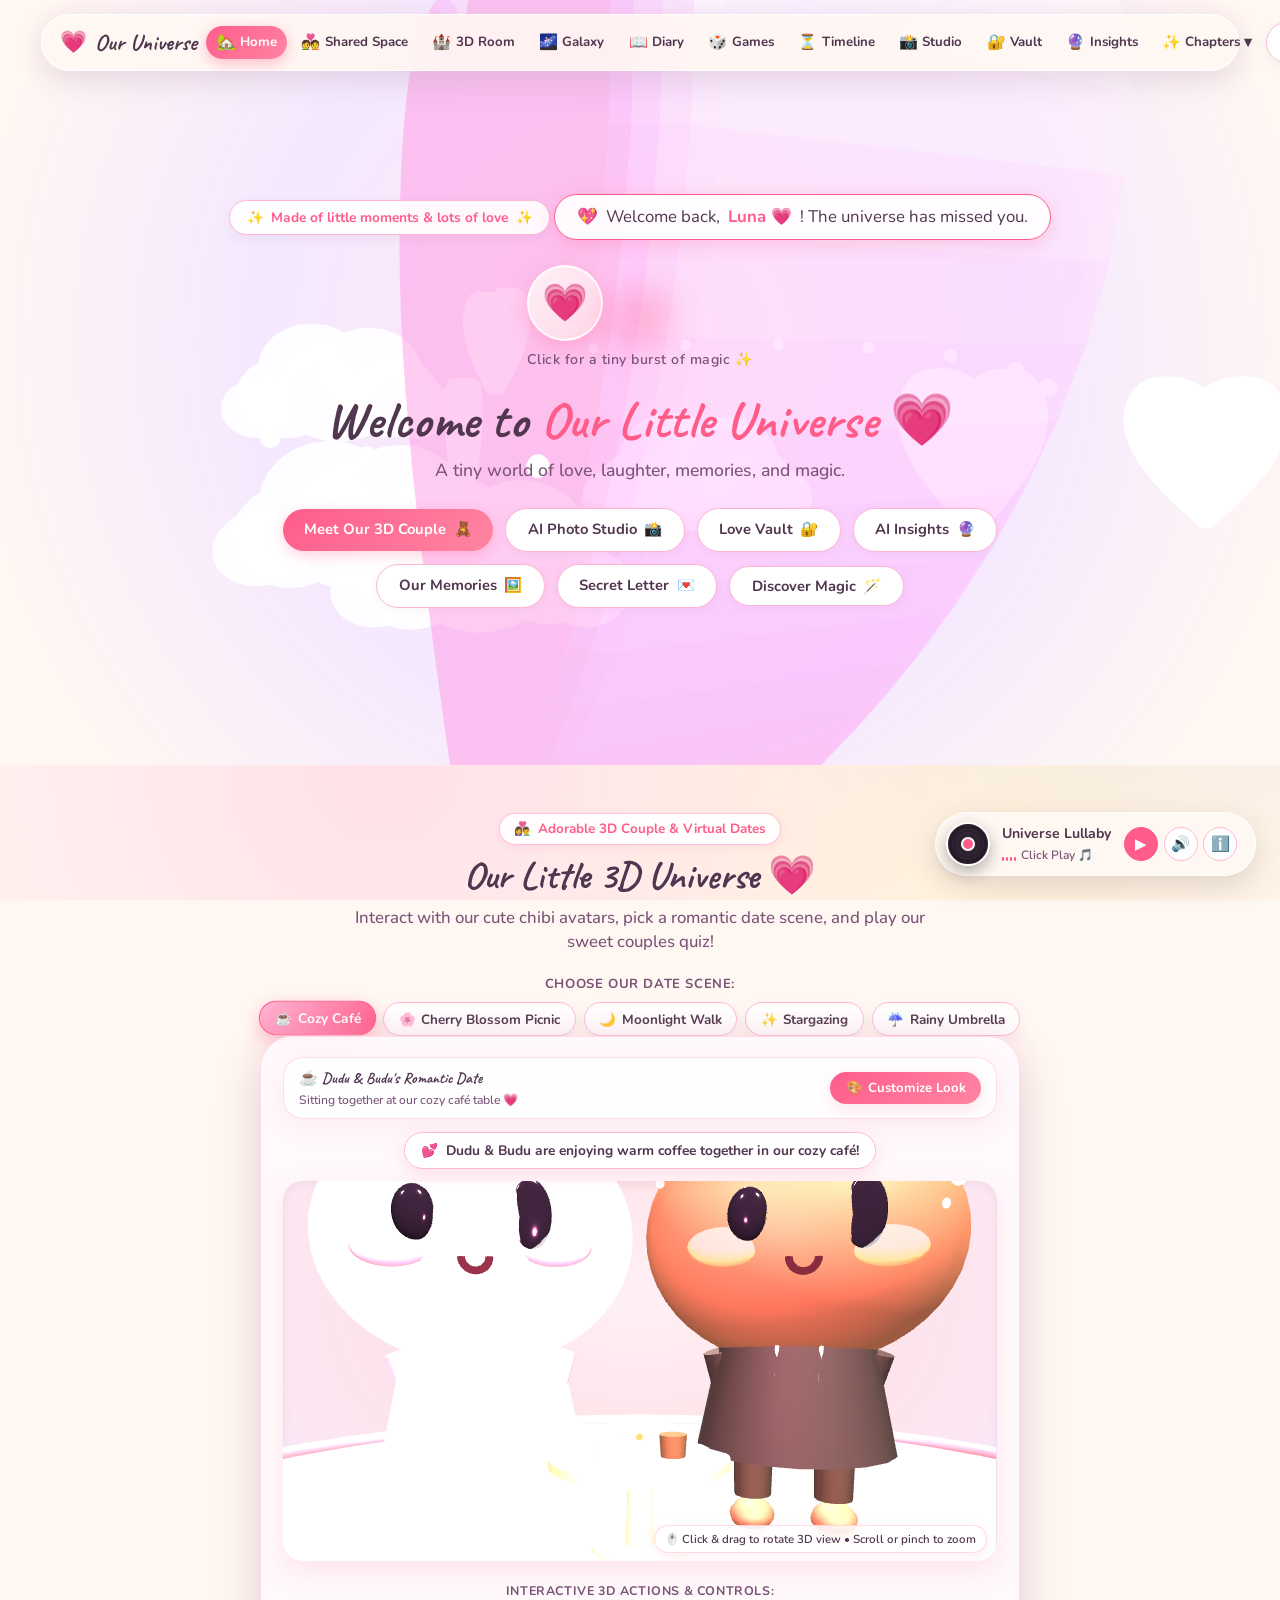
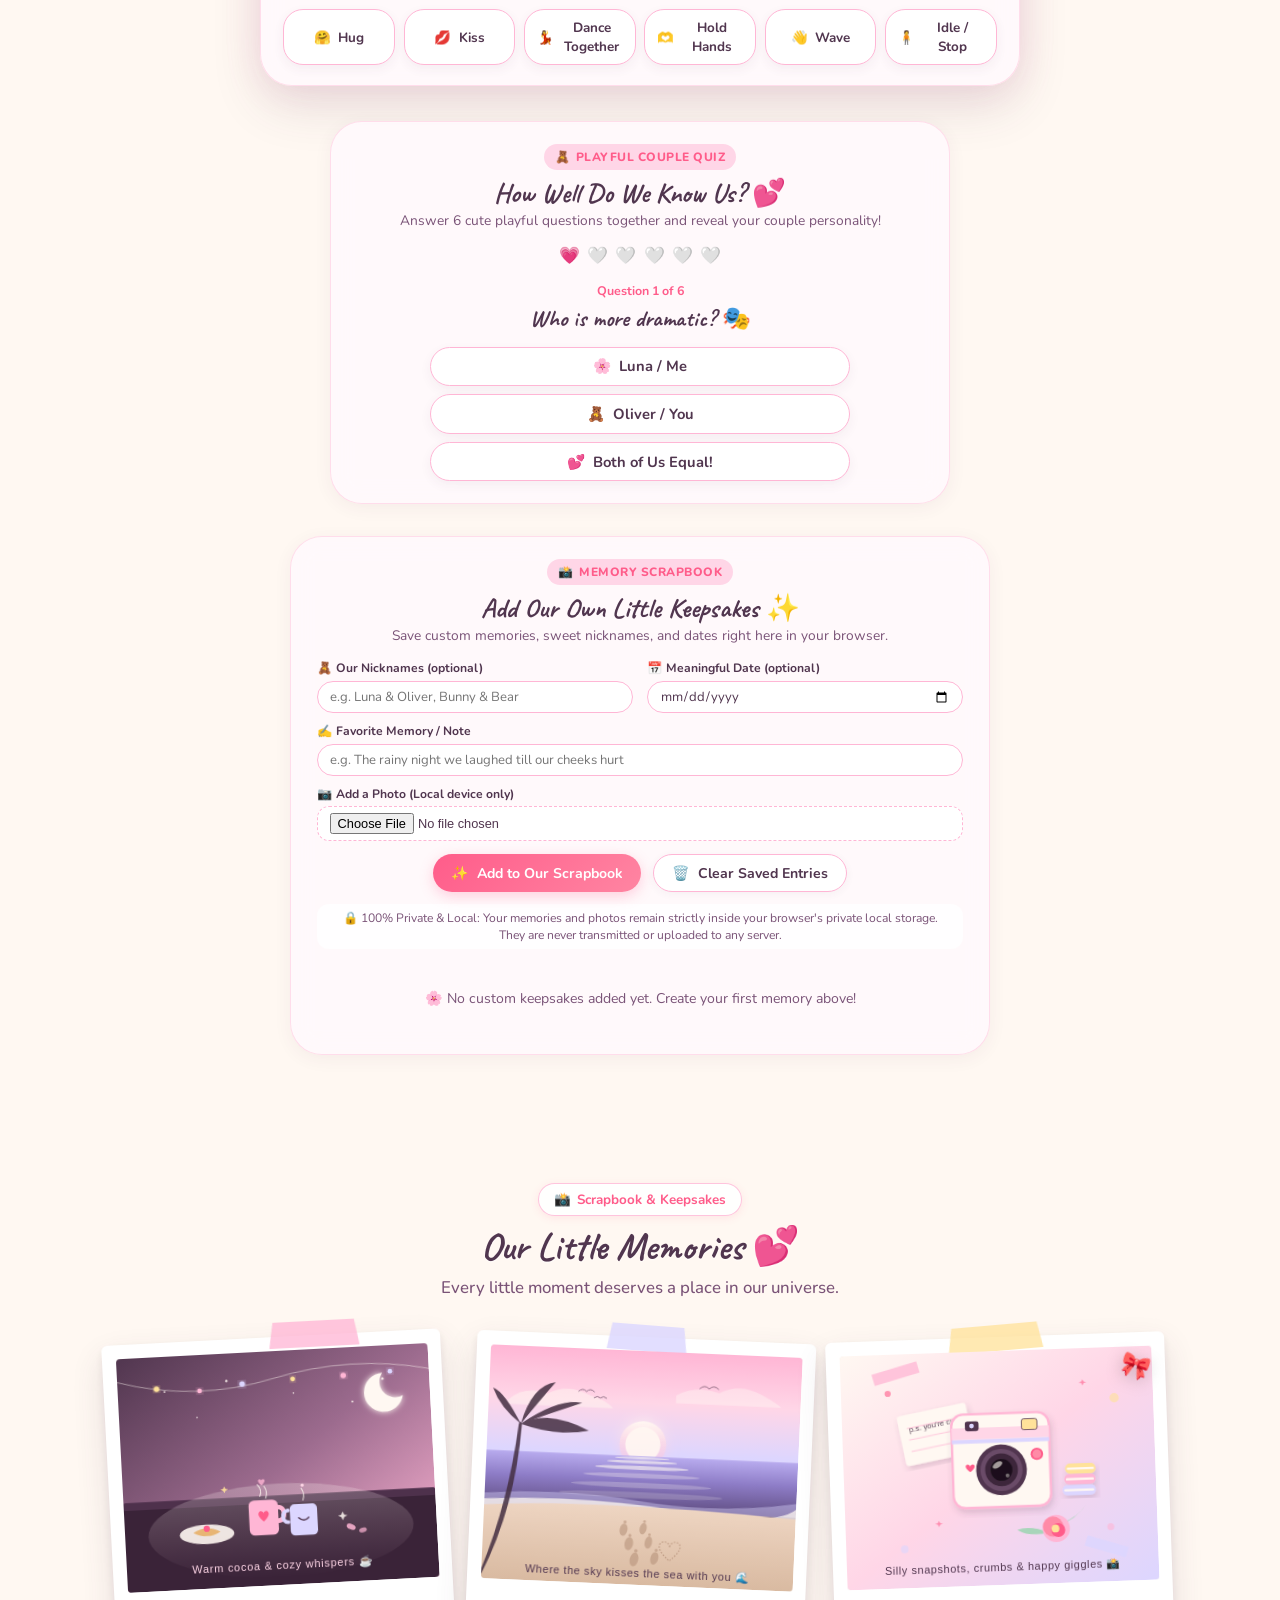
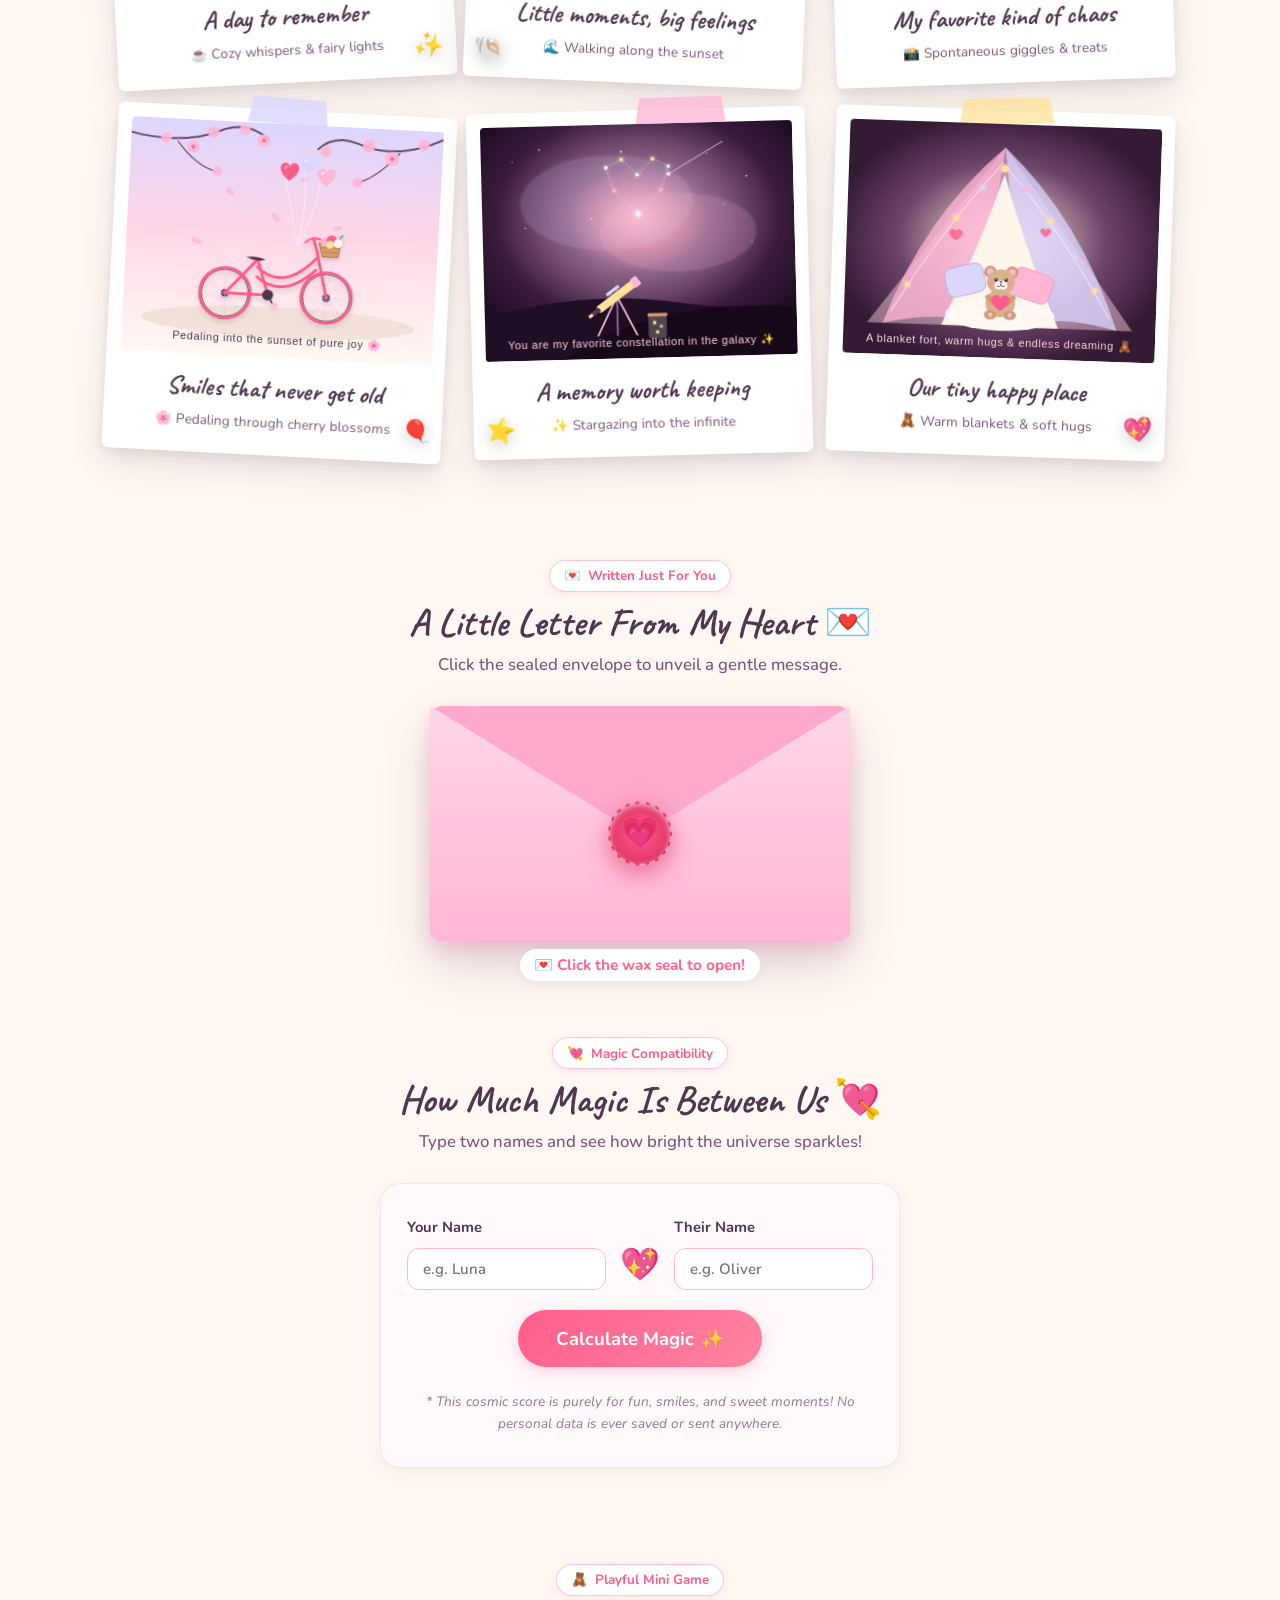
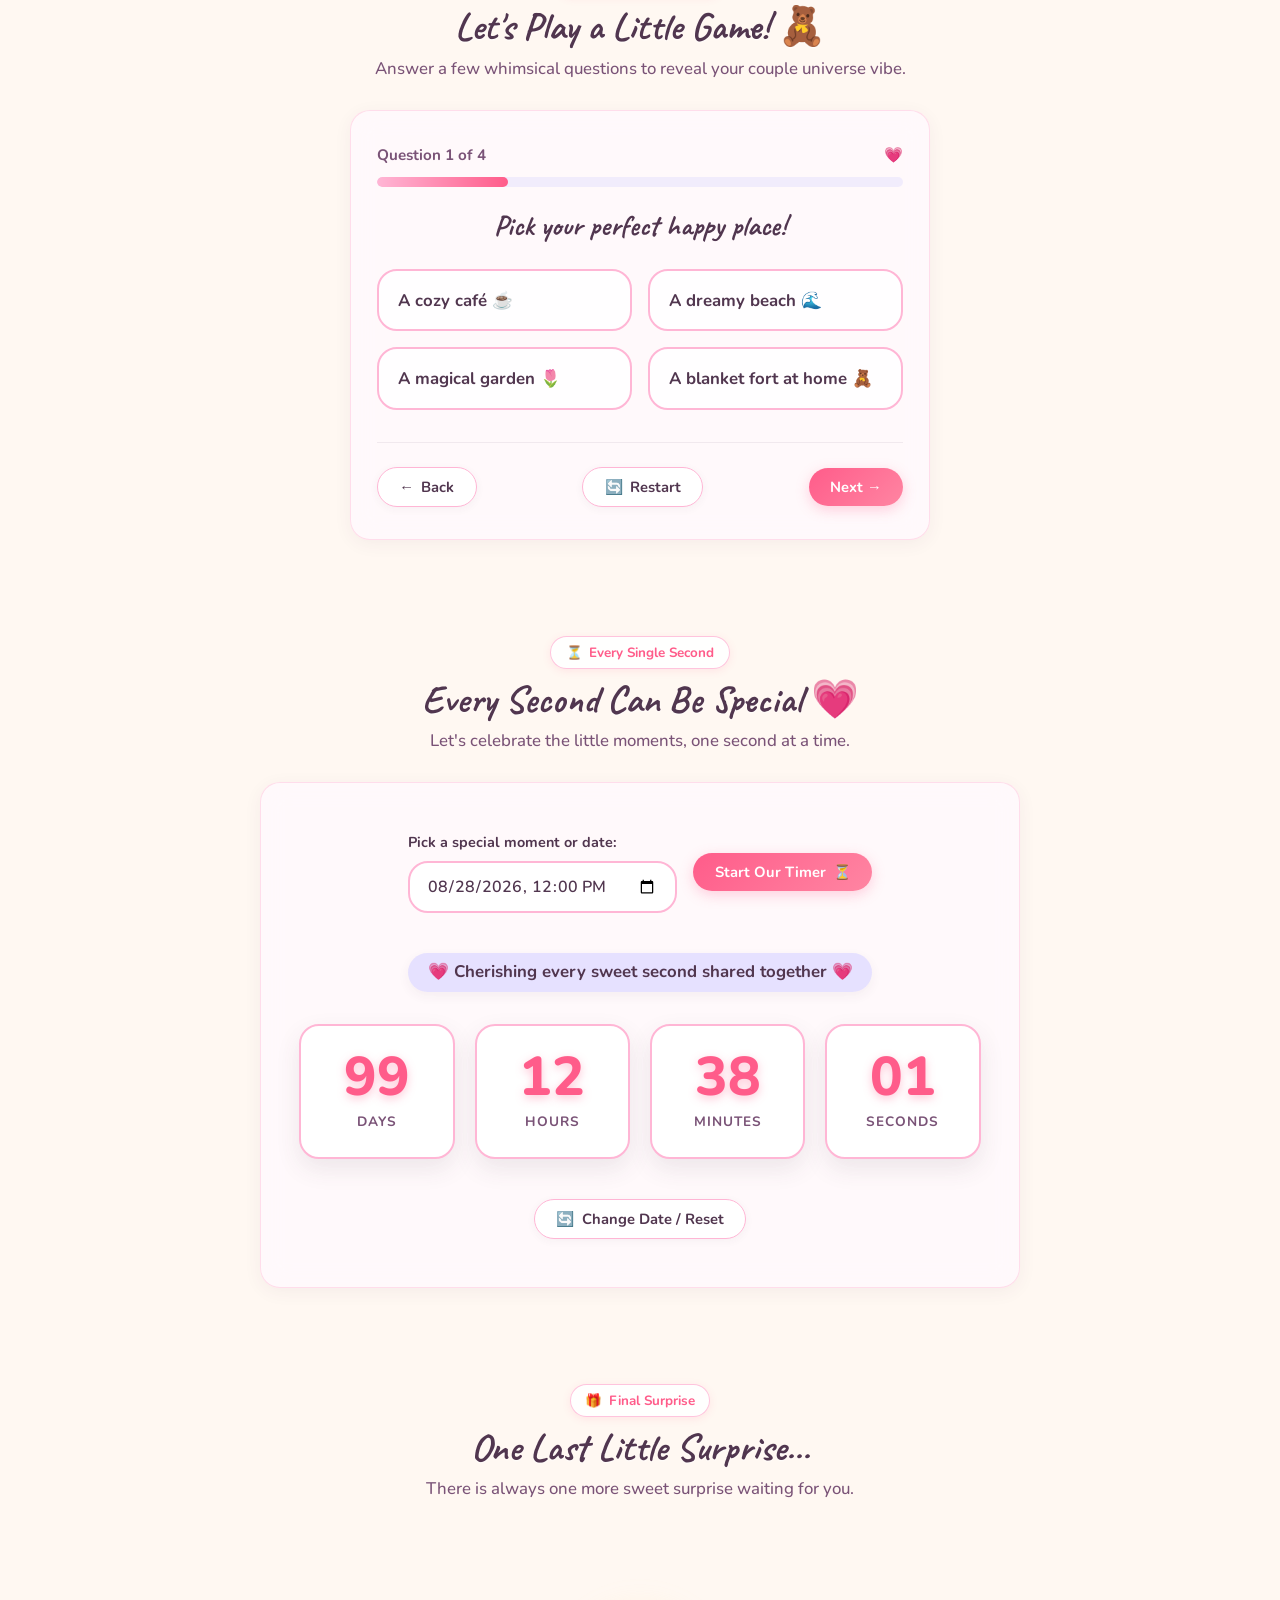
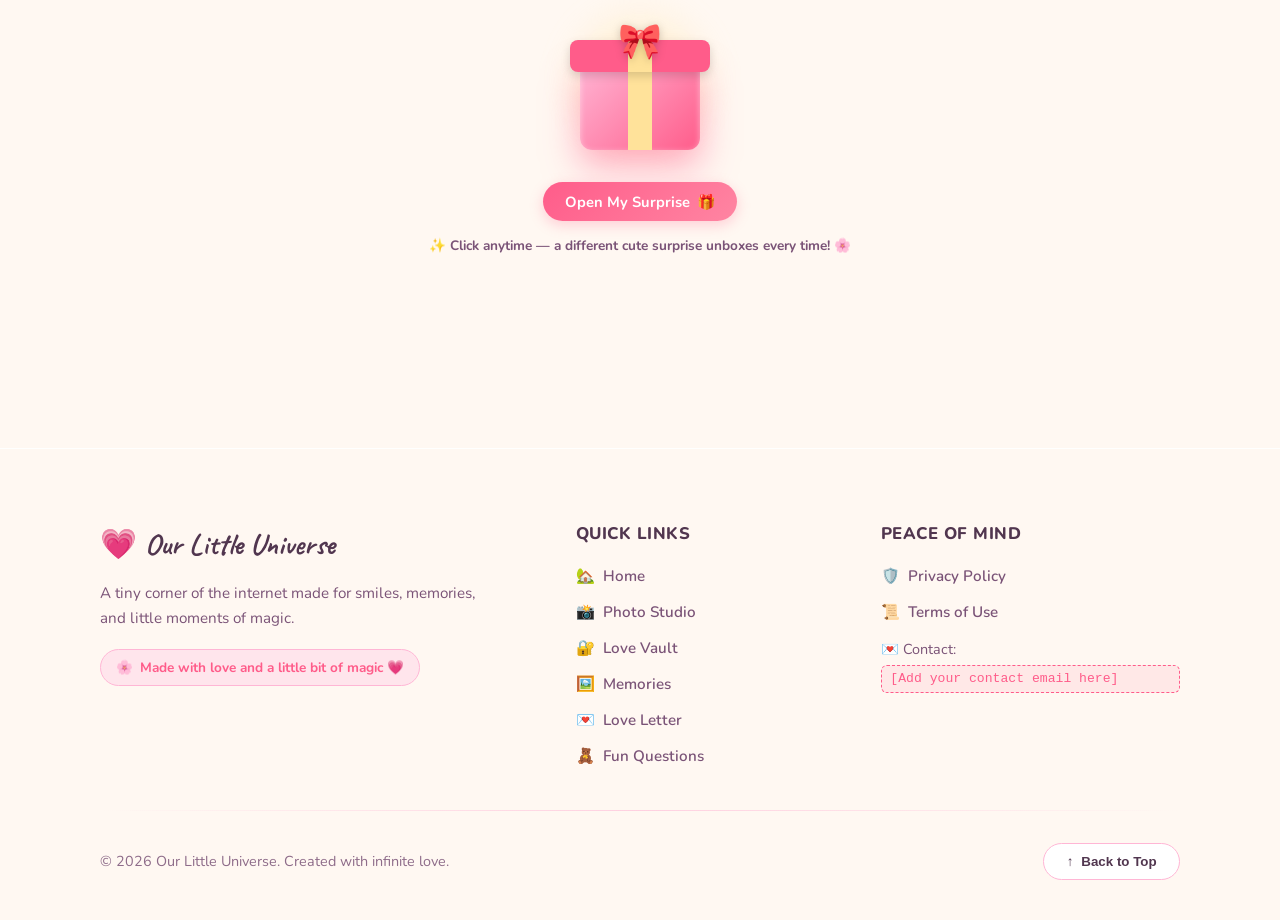
==== index.html @ 063340ad "Initial commit: Our Little Universe project with AI relationship analyzer, couple quiz, 3D room, vau" ====
<!DOCTYPE html>
<html lang="en">
<head>
  <meta charset="UTF-8">
  <meta name="viewport" content="width=device-width, initial-scale=1.0">
  <title>Our Little Universe 💗 | A Dreamy, Cute &amp; Romantic Web Space</title>
  <meta name="description" content="A tiny magical world full of pastel colors, floating hearts, cute surprises, scrapbooked memories, sweet love letters, and romantic interactions.">
  <meta name="theme-color" content="#FFD6E7">
  
  <!-- Favicon Heart SVG -->
  <link rel="icon" href="data:image/svg+xml,<svg xmlns=%22http://www.w3.org/2000/svg%22 viewBox=%220 0 100 100%22><text y=%22.9em%22 font-size=%2290%22>💗</text></svg>">
  
  <!-- Google Fonts Preconnect -->
  <link rel="preconnect" href="https://fonts.googleapis.com">
  <link rel="preconnect" href="https://fonts.gstatic.com" crossorigin>
  <link href="https://fonts.googleapis.com/css2?family=Caveat:wght@500;700&family=Nunito:wght@400;600;700;800&family=Sacramento&display=swap" rel="stylesheet">
  
  <!-- Main Stylesheet -->
  <link rel="stylesheet" href="css/style.css">

  <!-- Three.js 3D WebGL Library -->
  <script src="js/three.min.js"></script>
  <script>
    if (typeof THREE === 'undefined') {
      document.write('<script src="https://cdnjs.cloudflare.com/ajax/libs/three.js/r128/three.min.js"><\/script>');
    }
  </script>
  <!-- 3D Romantic Universe Engine -->
  <script src="js/universe-3d.js"></script>

  <!-- Supabase Official JS SDK via CDN -->
  <script src="https://cdn.jsdelivr.net/npm/@supabase/supabase-js@2"></script>
  <!-- Client Auth Manager -->
  <script src="js/auth.js"></script>

  <!-- Immediate Client-Side Auth Guard -->
  <script>
    // Fast-path unlock: If valid session exists in localStorage or cookies, immediately make page visible
    const hasExistingSession = Boolean(
      localStorage.getItem('universe_session_token') ||
      localStorage.getItem('universe_cached_user') ||
      (document.cookie && document.cookie.includes('universe_session='))
    );
    if (hasExistingSession) {
      document.documentElement.classList.add('auth-verified');
    }

    (async () => {
      try {
        if (window.UniverseAuth) {
          await window.UniverseAuth.init();
          const user = await window.UniverseAuth.requireAuth();
          if (user) {
            document.documentElement.classList.add('auth-verified');
          }
        }
      } catch (e) {
        if (!hasExistingSession) {
          window.location.replace('login.html');
        }
      }
    })();
  </script>
  <style>
    /* Prevent flash of protected content before authentication confirmation */
    html:not(.auth-verified) body {
      display: none !important;
    }
  </style>
</head>
<body>

  <!-- Floating Canvas Background (Stars, Hearts, Butterflies) -->
  <canvas id="universe-bg-canvas" aria-hidden="true"></canvas>

  <!-- Cute Navigation Bar -->
  <header class="site-header" id="site-header">
    <nav class="nav-container" aria-label="Main Navigation">
      <a href="#hero" class="nav-logo" aria-label="Our Little Universe Home">
        <span class="logo-heart">💗</span>
        <span class="logo-text">Our Universe</span>
      </a>

      <!-- Hamburger Toggle for Mobile -->
      <button class="nav-toggle-btn" id="nav-toggle-btn" aria-label="Toggle navigation menu" aria-expanded="false" aria-controls="nav-links-menu">
        <div class="hamburger-icon" aria-hidden="true">
          <span></span>
          <span></span>
          <span></span>
        </div>
      </button>

      <!-- Nav Links -->
      <ul class="nav-links" id="nav-links-menu">
        <li><a href="#hero" class="nav-link active"><span>🏡</span> Home</a></li>
        <li><a href="shared.html" class="nav-link"><span>💑</span> Shared Space</a></li>
        <li><a href="room.html" class="nav-link"><span>🏰</span> 3D Room</a></li>
        <li><a href="galaxy.html" class="nav-link"><span>🌌</span> Galaxy</a></li>
        <li><a href="diary.html" class="nav-link"><span>📖</span> Diary</a></li>
        <li><a href="games.html" class="nav-link"><span>🎲</span> Games</a></li>
        <li><a href="timeline.html" class="nav-link"><span>⏳</span> Timeline</a></li>
        <li><a href="studio.html" class="nav-link"><span>📸</span> Studio</a></li>
        <li><a href="vault.html" class="nav-link"><span>🔐</span> Vault</a></li>
        <li><a href="analyzer.html" class="nav-link"><span>🔮</span> Insights</a></li>

        <!-- Dropdown for On-Page Romantic Chapters -->
        <li class="nav-dropdown">
          <button type="button" class="nav-link nav-dropdown-btn" id="nav-chapters-btn" aria-haspopup="true" aria-expanded="false">
            <span>✨</span> Chapters <span class="dropdown-chevron">▾</span>
          </button>
          <ul class="nav-dropdown-menu" id="nav-chapters-menu" aria-label="Story Chapters">
            <li><a href="#couple-experience" class="nav-dropdown-item"><span>👩‍❤️‍👨</span> 3D Couple View</a></li>
            <li><a href="#memories" class="nav-dropdown-item"><span>🖼️</span> Memory Scrapbook</a></li>
            <li><a href="#love-letter" class="nav-dropdown-item"><span>💌</span> Romantic Love Letter</a></li>
            <li><a href="#calculator" class="nav-dropdown-item"><span>💘</span> Magic Love Match</a></li>
            <li><a href="#quiz" class="nav-dropdown-item"><span>🧸</span> Couple Fun Quiz</a></li>
            <li><a href="#countdown" class="nav-dropdown-item"><span>⏳</span> Special Day Countdown</a></li>
            <li><a href="#surprise" class="nav-dropdown-item"><span>✨</span> Secret Surprise Box</a></li>
          </ul>
        </li>

        <li class="nav-account-item">
          <div class="user-account-pill">
            <span class="user-avatar" aria-hidden="true">🌸</span>
            <span class="user-display-name" id="user-display-name">Soulmate</span>
            <button type="button" class="btn-logout" id="btn-logout" aria-label="Log Out of Our Little Universe">
              <span>Logout</span> 🚪
            </button>
          </div>
        </li>
      </ul>
    </nav>
  </header>

  <main>
    <!-- 1. HERO SECTION -->
    <section class="hero-section" id="hero">
      <!-- Interactive 3D Hero Scene Canvas (Heart Planet, Orbiting Constellations & Clouds) -->
      <canvas id="universe-3d-hero-canvas" class="universe-3d-hero-canvas" aria-hidden="true"></canvas>

      <!-- Decorative Floating Clouds -->
      <div class="hero-clouds-layer" aria-hidden="true">
        <div class="floating-cloud cloud-1"></div>
        <div class="floating-cloud cloud-2"></div>
      </div>

      <div class="hero-content">
        <div class="hero-badge">
          <span>✨</span> Made of little moments &amp; lots of love <span>✨</span>
        </div>

        <!-- Personalized Welcome Banner for Authenticated User -->
        <div class="hero-welcome-user" id="hero-welcome-user" style="display: none;">
          <span class="welcome-heart">💖</span> Welcome back, <strong id="welcome-user-name">Soulmate</strong>! The universe has missed you.
        </div>

        <!-- Center Glowing Interactive Heart -->
        <div class="hero-heart-wrapper" id="hero-heart-trigger" role="button" tabindex="0" aria-label="Click the magical heart for a burst of love!">
          <div class="center-heart-glow" aria-hidden="true"></div>
          <div class="center-heart-btn" aria-hidden="true">
            <span>💗</span>
          </div>
          <span class="hero-heart-hint">Click for a tiny burst of magic ✨</span>
        </div>

        <h1 class="hero-title cursive-title">
          Welcome to <span class="sparkle-word">Our Little Universe</span> 💗
        </h1>

        <p class="hero-subtitle">
          A tiny world of love, laughter, memories, and magic.
        </p>

        <div class="hero-actions">
          <a href="#couple-experience" class="btn btn-primary" id="btn-enter-universe">
            <span>Meet Our 3D Couple</span> 🧸
          </a>
          <a href="studio.html" class="btn btn-secondary" id="btn-hero-studio">
            <span>AI Photo Studio</span> 📸
          </a>
          <a href="vault.html" class="btn btn-secondary" id="btn-hero-vault">
            <span>Love Vault</span> 🔐
          </a>
          <a href="analyzer.html" class="btn btn-secondary" id="btn-hero-analyzer">
            <span>AI Insights</span> 🔮
          </a>
          <a href="#memories" class="btn btn-secondary" id="btn-hero-memories">
            <span>Our Memories</span> 🖼️
          </a>
          <a href="#love-letter" class="btn btn-secondary" id="btn-open-secret-letter">
            <span>Secret Letter</span> 💌
          </a>
          <button type="button" class="btn btn-secondary" id="btn-hero-surprise">
            <span>Discover Magic</span> 🪄
          </button>
        </div>
      </div>
    </section>

    <!-- 1.5. ADORABLE 3D COUPLES EXPERIENCE & VIRTUAL DATE NIGHT -->
    <section class="section-container couple-experience-section reveal-on-scroll" id="couple-experience">
      <div class="section-header">
        <div class="section-badge"><span>👩‍❤️‍👨</span> Adorable 3D Couple &amp; Virtual Dates</div>
        <h2 class="section-title">Our Little 3D Universe 💗</h2>
        <p class="section-subtitle">Interact with our cute chibi avatars, pick a romantic date scene, and play our sweet couples quiz!</p>
      </div>

      <!-- Date Night Scene Switcher Tabs -->
      <div class="date-scenes-picker" role="tablist" aria-label="Select Date Night Scene">
        <span class="date-picker-label">Choose Our Date Scene:</span>
        <div class="date-tabs-row">
          <button type="button" class="btn-scene-tab active" id="btn-scene-cafe" role="tab" aria-selected="true">
            <span>☕</span> Cozy Café
          </button>
          <button type="button" class="btn-scene-tab" id="btn-scene-picnic" role="tab" aria-selected="false">
            <span>🌸</span> Cherry Blossom Picnic
          </button>
          <button type="button" class="btn-scene-tab" id="btn-scene-moonlight" role="tab" aria-selected="false">
            <span>🌙</span> Moonlight Walk
          </button>
          <button type="button" class="btn-scene-tab" id="btn-scene-stargazing" role="tab" aria-selected="false">
            <span>✨</span> Stargazing
          </button>
          <button type="button" class="btn-scene-tab" id="btn-scene-rain" role="tab" aria-selected="false">
            <span>☔</span> Rainy Umbrella
          </button>
        </div>
      <!-- 3D Chibi Couple Stage Container -->
      <div class="couple-stage-card glass-card">
        <!-- Top Toolbar with Customize Look Button -->
        <div class="couple-stage-toolbar">
          <div class="couple-toolbar-title">
            <span class="toolbar-brand" id="couple-toolbar-brand">☕ Dudu &amp; Budu's Romantic Date</span>
            <span class="toolbar-subtitle" id="couple-toolbar-subtitle">Sitting together at our cozy café table 💗</span>
          </div>
          <div class="couple-toolbar-buttons">
            <button type="button" class="btn btn-primary couple-tool-btn" id="btn-open-customize-look" title="Customize outfit colors, accessories &amp; makeup live">
              <span>🎨</span> Customize Look
            </button>
          </div>
        </div>

        <div class="couple-speech-bubble" id="couple-status-badge">
          <span>💕</span> Dudu &amp; Budu are enjoying warm coffee together in our cozy café!
        </div>

        <div class="couple-canvas-wrapper" id="couple-canvas-wrapper">
          <canvas id="universe-3d-couple-canvas" class="universe-3d-couple-canvas" aria-label="3D Interactive Dudu &amp; Budu World"></canvas>
          <div id="couple-reaction-fx-layer" class="couple-reaction-fx-layer" aria-hidden="true"></div>
          <div class="couple-3d-hint">
            <span>🖱️ Click &amp; drag to rotate 3D view • Scroll or pinch to zoom</span>
          </div>
        </div>

        <!-- Couple Interaction Buttons Panel -->
        <div class="couple-interaction-controls">
          <span class="interaction-heading">Interactive 3D Actions &amp; Controls:</span>
          <div class="couple-actions-grid">
            <button type="button" class="btn btn-secondary couple-btn" id="btn-couple-hug" title="Hug each other warmly">
              <span>🤗</span> Hug
            </button>
            <button type="button" class="btn btn-secondary couple-btn" id="btn-couple-kiss" title="Give a sweet romantic kiss">
              <span>💋</span> Kiss
            </button>
            <button type="button" class="btn btn-secondary couple-btn" id="btn-couple-dance" title="Dance together to cute rhythm">
              <span>💃</span> Dance Together
            </button>
            <button type="button" class="btn btn-secondary couple-btn" id="btn-couple-hands" title="Hold paws sweetly">
              <span>🫶</span> Hold Hands
            </button>
            <button type="button" class="btn btn-secondary couple-btn" id="btn-couple-wave" title="Wave to you happily">
              <span>👋</span> Wave
            </button>
            <button type="button" class="btn btn-secondary couple-btn" id="btn-couple-idle" title="Return to gentle idle standing pose">
              <span>🧍</span> Idle / Stop
            </button>
          </div>
        </div>
      </div>

      <!-- ================================================================= -->
      <!-- MODAL 2: CUSTOMIZE LOOK (Dudu & Budu 3D Outfits & Makeup)         -->
      <!-- ================================================================= -->
      <div class="custom-modal-overlay custom-look-drawer" id="modal-customize-look" role="dialog" aria-modal="true" aria-labelledby="modal-customize-look-title" style="display: none;">
        <div class="custom-modal-dialog glass-card customize-look-dialog">
          <div class="custom-modal-header">
            <div class="modal-header-text">
              <h3 id="modal-customize-look-title" class="custom-modal-title"><span>🎨</span> Customize Look — Dudu &amp; Budu</h3>
              <p class="custom-modal-subtitle">Live 3D character styling. Watch your choices update in real-time!</p>
            </div>
            <button type="button" class="btn-modal-close" id="btn-close-customize-look" aria-label="Close modal">&times;</button>
          </div>

          <!-- Character Switcher -->
          <div class="customizer-character-switcher" role="tablist" aria-label="Select Character">
            <button type="button" class="char-switch-btn active" data-looktab="budu" id="tab-look-budu">
              <span class="char-icon">👧</span>
              <span class="char-name">Budu <small>(White Bear Girl)</small></span>
            </button>
            <button type="button" class="char-switch-btn" data-looktab="dudu" id="tab-look-dudu">
              <span class="char-icon">👦</span>
              <span class="char-name">Dudu <small>(Brown Bear Boy)</small></span>
            </button>
          </div>

          <!-- Category Navigation Tabs -->
          <div class="customizer-cat-tabs" role="tablist" aria-label="Customization Categories">
            <button type="button" class="cat-tab-btn active" data-cattab="outfit" id="tab-cat-outfit">
              <span>👗</span> Outfit
            </button>
            <button type="button" class="cat-tab-btn" data-cattab="hair" id="tab-cat-hair">
              <span>💇</span> Hair &amp; Ears
            </button>
            <button type="button" class="cat-tab-btn" data-cattab="makeup" id="tab-cat-makeup">
              <span>💄</span> Makeup
            </button>
            <button type="button" class="cat-tab-btn" data-cattab="accessories" id="tab-cat-accessories">
              <span>🎀</span> Accessories
            </button>
            <button type="button" class="cat-tab-btn" data-cattab="colors" id="tab-cat-colors">
              <span>🎨</span> Colours
            </button>
            <button type="button" class="cat-tab-btn" data-cattab="expressions" id="tab-cat-expressions">
              <span>😊</span> Expressions
            </button>
          </div>

          <!-- Main Customizer Body -->
          <div class="custom-modal-body customize-look-body">
            <!-- 1. OUTFIT TAB -->
            <div class="custom-category-panel active" id="panel-cat-outfit">
              <!-- Budu Outfit Options -->
              <div class="char-panel-block" id="block-outfit-budu">
                <label class="custom-panel-heading"><span>👗</span> Choose Budu's Outfit Style:</label>
                <div class="options-cards-grid" data-group="budu-style">
                  <button type="button" class="option-card active" data-style="knit">
                    <span class="card-icon">🧶</span>
                    <span class="card-title">Cozy Knit Sweater</span>
                    <span class="card-desc">Warm pastel knit with ribbed collar</span>
                  </button>
                  <button type="button" class="option-card" data-style="dress">
                    <span class="card-icon">👗</span>
                    <span class="card-title">Romantic Floral Dress</span>
                    <span class="card-desc">Cute flared hem for date night</span>
                  </button>
                  <button type="button" class="option-card" data-style="hoodie">
                    <span class="card-icon">🧥</span>
                    <span class="card-title">Sweet Oversized Hoodie</span>
                    <span class="card-desc">Plush casual hood with soft cuffs</span>
                  </button>
                  <button type="button" class="option-card" data-style="cafe">
                    <span class="card-icon">☕</span>
                    <span class="card-title">Café Barista Apron</span>
                    <span class="card-desc">Sweet pink apron with heart pocket</span>
                  </button>
                </div>
              </div>
              <!-- Dudu Outfit Options -->
              <div class="char-panel-block" id="block-outfit-dudu" style="display: none;">
                <label class="custom-panel-heading"><span>🧥</span> Choose Dudu's Outfit Style:</label>
                <div class="options-cards-grid" data-group="dudu-style">
                  <button type="button" class="option-card active" data-style="hoodie">
                    <span class="card-icon">🧥</span>
                    <span class="card-title">Signature Dark Hoodie</span>
                    <span class="card-desc">Iconic chocolate hoodie with drawstrings</span>
                  </button>
                  <button type="button" class="option-card" data-style="sweater">
                    <span class="card-icon">🧶</span>
                    <span class="card-title">Cozy Cable Sweater</span>
                    <span class="card-desc">Gentle autumn knit for cool evenings</span>
                  </button>
                  <button type="button" class="option-card" data-style="cafe">
                    <span class="card-icon">☕</span>
                    <span class="card-title">Café Barista Apron</span>
                    <span class="card-desc">Brown leatherette barista front</span>
                  </button>
                  <button type="button" class="option-card" data-style="formal">
                    <span class="card-icon">🤵</span>
                    <span class="card-title">Date Night Tuxedo</span>
                    <span class="card-desc">Chic dinner vest &amp; bow collar</span>
                  </button>
                </div>
              </div>
            </div>

            <!-- 2. HAIR & EARS TAB -->
            <div class="custom-category-panel" id="panel-cat-hair" style="display: none;">
              <!-- Budu Hair Options -->
              <div class="char-panel-block" id="block-hair-budu">
                <label class="custom-panel-heading"><span>💇</span> Budu's Hair &amp; Ears:</label>
                <div class="options-cards-grid" data-group="budu-hair">
                  <button type="button" class="option-card active" data-hair="classic">
                    <span class="card-icon">🧸</span>
                    <span class="card-title">Signature Round Ears</span>
                    <span class="card-desc">Cute classic teddy bear ears</span>
                  </button>
                  <button type="button" class="option-card" data-hair="fluffy_tuft">
                    <span class="card-icon">✨</span>
                    <span class="card-title">Fluffy Crown Tuft</span>
                    <span class="card-desc">Soft wispy tuft on top of head</span>
                  </button>
                  <button type="button" class="option-card" data-hair="bangs">
                    <span class="card-icon">🌸</span>
                    <span class="card-title">Sweet Kawaii Bangs</span>
                    <span class="card-desc">Soft rounded front fringe</span>
                  </button>
                  <button type="button" class="option-card" data-hair="side_puffs">
                    <span class="card-icon">🎀</span>
                    <span class="card-title">Double Ear Puffs</span>
                    <span class="card-desc">Extra fluffy cheek accents</span>
                  </button>
                </div>
              </div>
              <!-- Dudu Hair Options -->
              <div class="char-panel-block" id="block-hair-dudu" style="display: none;">
                <label class="custom-panel-heading"><span>💇</span> Dudu's Hair &amp; Ears:</label>
                <div class="options-cards-grid" data-group="dudu-hair">
                  <button type="button" class="option-card active" data-hair="classic">
                    <span class="card-icon">🧸</span>
                    <span class="card-title">Signature Bear Ears</span>
                    <span class="card-desc">Natural round brown bear ears</span>
                  </button>
                  <button type="button" class="option-card" data-hair="cool_tuft">
                    <span class="card-icon">⚡</span>
                    <span class="card-title">Playful Spiky Tuft</span>
                    <span class="card-desc">Cute little front spike</span>
                  </button>
                  <button type="button" class="option-card" data-hair="messy_fringe">
                    <span class="card-icon">💫</span>
                    <span class="card-title">Messy Boy Fringe</span>
                    <span class="card-desc">Gentle fluffy boyish bangs</span>
                  </button>
                  <button type="button" class="option-card" data-hair="sleek_crop">
                    <span class="card-icon">🕶️</span>
                    <span class="card-title">Clean Side Crop</span>
                    <span class="card-desc">Trim plush outline</span>
                  </button>
                </div>
              </div>
            </div>

            <!-- 3. MAKEUP TAB -->
            <div class="custom-category-panel" id="panel-cat-makeup" style="display: none;">
              <!-- Budu Makeup -->
              <div class="char-panel-block" id="block-makeup-budu">
                <label class="custom-panel-heading"><span>💄</span> Budu's Blush &amp; Smile:</label>
                <div class="slider-control-card">
                  <div class="slider-info-row">
                    <span class="slider-title">Blush Glow Intensity</span>
                    <span id="label-budu-blush-val" class="slider-val-badge">85%</span>
                  </div>
                  <input type="range" id="slider-budu-blush" min="0" max="1" step="0.05" value="0.85" class="custom-slider">
                </div>
                <div class="swatches-section">
                  <span class="swatches-label">Blush Shade:</span>
                  <div class="swatches-row" data-group="budu-blush-color">
                    <button type="button" class="swatch-btn active" data-color="#ff8da1" style="background: #ff8da1;" title="Soft Rosy"></button>
                    <button type="button" class="swatch-btn" data-color="#ff8c75" style="background: #ff8c75;" title="Peachy Anime"></button>
                    <button type="button" class="swatch-btn" data-color="#ff2a6d" style="background: #ff2a6d;" title="Heart Sparkle"></button>
                    <button type="button" class="swatch-btn" data-color="#f4a261" style="background: #f4a261;" title="Sunkissed Glow"></button>
                  </div>
                </div>
                <div class="swatches-section">
                  <span class="swatches-label">Lip &amp; Smile Tint:</span>
                  <div class="swatches-row" data-group="budu-lip-color">
                    <button type="button" class="swatch-btn active" data-color="#9b334a" style="background: #9b334a;" title="Sweet Cherry"></button>
                    <button type="button" class="swatch-btn" data-color="#e05780" style="background: #e05780;" title="Strawberry Pink"></button>
                    <button type="button" class="swatch-btn" data-color="#f27059" style="background: #f27059;" title="Coral Shine"></button>
                  </div>
                </div>
              </div>
              <!-- Dudu Makeup -->
              <div class="char-panel-block" id="block-makeup-dudu" style="display: none;">
                <label class="custom-panel-heading"><span>😊</span> Dudu's Cheeks &amp; Warmth:</label>
                <div class="slider-control-card">
                  <div class="slider-info-row">
                    <span class="slider-title">Shy Blush Intensity</span>
                    <span id="label-dudu-blush-val" class="slider-val-badge">75%</span>
                  </div>
                  <input type="range" id="slider-dudu-blush" min="0" max="1" step="0.05" value="0.75" class="custom-slider">
                </div>
                <div class="swatches-section">
                  <span class="swatches-label">Blush Shade:</span>
                  <div class="swatches-row" data-group="dudu-blush-color">
                    <button type="button" class="swatch-btn active" data-color="#f4a261" style="background: #f4a261;" title="Shy Peachy"></button>
                    <button type="button" class="swatch-btn" data-color="#ff8da1" style="background: #ff8da1;" title="Warm Rosy"></button>
                    <button type="button" class="swatch-btn" data-color="#e76f51" style="background: #e76f51;" title="Sunkissed"></button>
                  </div>
                </div>
              </div>
            </div>

            <!-- 4. ACCESSORIES TAB -->
            <div class="custom-category-panel" id="panel-cat-accessories" style="display: none;">
              <!-- Budu Accessories -->
              <div class="char-panel-block" id="block-acc-budu">
                <label class="custom-panel-heading"><span>🎀</span> Budu's Headwear &amp; Props:</label>
                <div class="options-cards-grid" data-group="budu-acc">
                  <button type="button" class="option-card active" data-acc="pink_bow">
                    <span class="card-icon">🎀</span>
                    <span class="card-title">Signature Pink Bow</span>
                    <span class="card-desc">Her iconic sweet ear bow</span>
                  </button>
                  <button type="button" class="option-card" data-acc="flower_crown">
                    <span class="card-icon">🌸</span>
                    <span class="card-title">Spring Flower Crown</span>
                    <span class="card-desc">Fresh sakura blossom garland</span>
                  </button>
                  <button type="button" class="option-card" data-acc="tiara">
                    <span class="card-icon">👑</span>
                    <span class="card-title">Golden Star Tiara</span>
                    <span class="card-desc">Royal little princess tiara</span>
                  </button>
                  <button type="button" class="option-card" data-acc="glasses">
                    <span class="card-icon">👓</span>
                    <span class="card-title">Café Wire Glasses</span>
                    <span class="card-desc">Chic round gold wireframe</span>
                  </button>
                  <button type="button" class="option-card" data-acc="beret">
                    <span class="card-icon">🎨</span>
                    <span class="card-title">Romantic French Beret</span>
                    <span class="card-desc">Artistic wool date beret</span>
                  </button>
                  <button type="button" class="option-card" data-acc="none">
                    <span class="card-icon">○</span>
                    <span class="card-title">None</span>
                    <span class="card-desc">Pure natural bear look</span>
                  </button>
                </div>
              </div>
              <!-- Dudu Accessories -->
              <div class="char-panel-block" id="block-acc-dudu" style="display: none;">
                <label class="custom-panel-heading"><span>👓</span> Dudu's Headwear &amp; Props:</label>
                <div class="options-cards-grid" data-group="dudu-acc">
                  <button type="button" class="option-card active" data-acc="none">
                    <span class="card-icon">○</span>
                    <span class="card-title">None (Signature)</span>
                    <span class="card-desc">Classic cozy hoodie look</span>
                  </button>
                  <button type="button" class="option-card" data-acc="glasses">
                    <span class="card-icon">👓</span>
                    <span class="card-title">Café Wire Glasses</span>
                    <span class="card-desc">Gentleman round wireframes</span>
                  </button>
                  <button type="button" class="option-card" data-acc="strawhat">
                    <span class="card-icon">👒</span>
                    <span class="card-title">Straw Fedora</span>
                    <span class="card-desc">Ghibli style picnic hat</span>
                  </button>
                  <button type="button" class="option-card" data-acc="headband">
                    <span class="card-icon">✨</span>
                    <span class="card-title">Sporty Headband</span>
                    <span class="card-desc">Energetic sweet boy charm</span>
                  </button>
                </div>
              </div>
            </div>

            <!-- 5. COLOURS TAB -->
            <div class="custom-category-panel" id="panel-cat-colors" style="display: none;">
              <!-- Budu Colors -->
              <div class="char-panel-block" id="block-colors-budu">
                <label class="custom-panel-heading"><span>🎨</span> Budu's Outfit Colour:</label>
                <div class="swatches-row" data-group="budu-color">
                  <button type="button" class="swatch-btn active" data-color="#ff9ebb" style="background: #ff9ebb;" title="Signature Soft Pink"></button>
                  <button type="button" class="swatch-btn" data-color="#ffffff" style="background: #ffffff;" title="Pure White"></button>
                  <button type="button" class="swatch-btn" data-color="#d8b4fe" style="background: #d8b4fe;" title="Pastel Lavender"></button>
                  <button type="button" class="swatch-btn" data-color="#93c5fd" style="background: #93c5fd;" title="Sky Blue"></button>
                  <button type="button" class="swatch-btn" data-color="#f87171" style="background: #f87171;" title="Strawberry Red"></button>
                  <button type="button" class="swatch-btn" data-color="#34d399" style="background: #34d399;" title="Mint Green"></button>
                  <button type="button" class="swatch-btn" data-color="#fde047" style="background: #fde047;" title="Buttercup Yellow"></button>
                  <button type="button" class="swatch-btn" data-color="#2b2220" style="background: #2b2220;" title="Midnight Noir"></button>
                  <div class="custom-color-picker-box" title="Pick any custom color">
                    <input type="color" id="picker-budu-color" value="#ff9ebb" class="native-color-picker">
                    <span class="picker-label">Custom</span>
                  </div>
                </div>
              </div>
              <!-- Dudu Colors -->
              <div class="char-panel-block" id="block-colors-dudu" style="display: none;">
                <label class="custom-panel-heading"><span>🎨</span> Dudu's Hoodie Colour:</label>
                <div class="swatches-row" data-group="dudu-color">
                  <button type="button" class="swatch-btn active" data-color="#2b2220" style="background: #2b2220;" title="Signature Dark Chocolate"></button>
                  <button type="button" class="swatch-btn" data-color="#7c4f32" style="background: #7c4f32;" title="Warm Caramel Brown"></button>
                  <button type="button" class="swatch-btn" data-color="#18181b" style="background: #18181b;" title="Classic Charcoal"></button>
                  <button type="button" class="swatch-btn" data-color="#f5f5f5" style="background: #f5f5f5;" title="Clean White"></button>
                  <button type="button" class="swatch-btn" data-color="#ffadc2" style="background: #ffadc2;" title="Sweet Rose"></button>
                  <button type="button" class="swatch-btn" data-color="#93c5fd" style="background: #93c5fd;" title="Denim Blue"></button>
                  <button type="button" class="swatch-btn" data-color="#c084fc" style="background: #c084fc;" title="Slate Lavender"></button>
                  <button type="button" class="swatch-btn" data-color="#059669" style="background: #059669;" title="Forest Pine"></button>
                  <div class="custom-color-picker-box" title="Pick any custom color">
                    <input type="color" id="picker-dudu-color" value="#2b2220" class="native-color-picker">
                    <span class="picker-label">Custom</span>
                  </div>
                </div>
              </div>
            </div>

            <!-- 6. EXPRESSIONS TAB -->
            <div class="custom-category-panel" id="panel-cat-expressions" style="display: none;">
              <!-- Expressions apply to active character -->
              <div class="char-panel-block">
                <label class="custom-panel-heading"><span>😊</span> Choose Facial Expression:</label>
                <div class="options-cards-grid" data-group="char-expression">
                  <button type="button" class="option-card active" data-expr="smile">
                    <span class="card-icon">🥰</span>
                    <span class="card-title">Sweet Shy Smile</span>
                    <span class="card-desc">Gentle loving smile with warm rosy eyes</span>
                  </button>
                  <button type="button" class="option-card" data-expr="happy">
                    <span class="card-icon">😄</span>
                    <span class="card-title">Joyful Open Cheerful</span>
                    <span class="card-desc">Big happy open smile and bright sparkles</span>
                  </button>
                  <button type="button" class="option-card" data-expr="wink">
                    <span class="card-icon">😉</span>
                    <span class="card-title">Playful Cheeky Wink</span>
                    <span class="card-desc">Cute winking eye with sweet grin</span>
                  </button>
                  <button type="button" class="option-card" data-expr="blush">
                    <span class="card-icon">😳</span>
                    <span class="card-title">Flustered Love Blush</span>
                    <span class="card-desc">Extra blushing cheeks and cute shy smile</span>
                  </button>
                </div>
              </div>
            </div>

            <!-- Hidden compatibility containers for test-logic contract -->
            <div id="content-look-budu" style="display: none;"></div>
            <div id="content-look-dudu" style="display: none;"></div>
          </div>

          <!-- Customizer Action Buttons -->
          <div class="custom-modal-footer customize-look-footer">
            <button type="button" class="btn btn-secondary btn-sm" id="btn-reset-active-char">
              <span>🔄</span> Reset Character
            </button>
            <button type="button" class="btn btn-outline btn-sm" id="btn-reset-both-chars">
              <span>✨</span> Reset Both
            </button>
            <button type="button" class="btn btn-secondary btn-sm" id="btn-load-saved-look">
              <span>📂</span> Load Saved
            </button>
            <button type="button" class="btn btn-secondary btn-sm" id="btn-save-look">
              <span>💾</span> Save Look
            </button>
            <button type="button" class="btn btn-primary btn-sm" id="btn-apply-look">
              <span>💗</span> Apply &amp; Close
            </button>
          </div>
        </div>
      </div>

      <!-- Playful Couple Quiz -->
      <div class="couple-quiz-section">
        <div class="glass-card couple-quiz-card">
          <div class="couple-quiz-header">
            <span class="quiz-couple-badge"><span>🧸</span> Playful Couple Quiz</span>
            <h3 class="couple-quiz-title">How Well Do We Know Us? 💕</h3>
            <p class="couple-quiz-subtitle">Answer 6 cute playful questions together and reveal your couple personality!</p>
          </div>

          <div id="couple-quiz-box" class="couple-quiz-box">
            <!-- Hearts Progress -->
            <div class="couple-quiz-hearts-progress" id="couple-quiz-hearts" aria-label="Quiz Progress">
              <!-- Dynamically generated heart dots -->
            </div>

            <div class="couple-quiz-q-wrapper">
              <span class="couple-quiz-q-count" id="couple-quiz-q-num">Question 1 of 6</span>
              <h4 class="couple-quiz-q-text" id="couple-quiz-q-text">Who is more dramatic? 🎭</h4>

              <div class="couple-quiz-options">
                <button type="button" class="btn-couple-opt" id="btn-couple-ans-a">
                  <span>🌸</span> Luna / Me
                </button>
                <button type="button" class="btn-couple-opt" id="btn-couple-ans-b">
                  <span>🧸</span> Oliver / You
                </button>
                <button type="button" class="btn-couple-opt" id="btn-couple-ans-both">
                  <span>💕</span> Both of Us Equal!
                </button>
              </div>
            </div>
          </div>

          <!-- Quiz Result Display -->
          <div id="couple-quiz-result" class="couple-quiz-result" style="display: none;">
            <div class="quiz-result-heart-icon">💖</div>
            <h4 class="quiz-result-title" id="couple-quiz-result-title">Synchronized Cosmic Sweethearts</h4>
            <p class="quiz-result-desc" id="couple-quiz-result-desc">You two are practically reading each other's minds!</p>
            <div class="quiz-result-disclaimer">
              <span>💌 Note:</span> This quiz is purely playful for giggles, smiles, and sweet moments together.
            </div>
            <button type="button" class="btn btn-primary" id="btn-couple-quiz-restart">
              <span>🔄</span> Play Again
            </button>
          </div>
        </div>
      </div>

      <!-- Custom Couple Memory Scrapbook Creator -->
      <div class="custom-scrapbook-section">
        <div class="glass-card custom-scrapbook-card">
          <div class="custom-scrapbook-header">
            <span class="quiz-couple-badge"><span>📸</span> Memory Scrapbook</span>
            <h3 class="couple-quiz-title">Add Our Own Little Keepsakes ✨</h3>
            <p class="couple-quiz-subtitle">Save custom memories, sweet nicknames, and dates right here in your browser.</p>
          </div>

          <form id="custom-scrapbook-form" class="custom-scrapbook-form" novalidate>
            <div class="scrapbook-form-grid">
              <div class="form-group">
                <label for="scrapbook-nicknames" class="form-label"><span>🧸</span> Our Nicknames (optional)</label>
                <input type="text" id="scrapbook-nicknames" class="form-input" placeholder="e.g. Luna &amp; Oliver, Bunny &amp; Bear" maxlength="50">
              </div>

              <div class="form-group">
                <label for="scrapbook-date" class="form-label"><span>📅</span> Meaningful Date (optional)</label>
                <input type="date" id="scrapbook-date" class="form-input">
              </div>

              <div class="form-group full-width">
                <label for="scrapbook-caption" class="form-label"><span>✍️</span> Favorite Memory / Note</label>
                <input type="text" id="scrapbook-caption" class="form-input" placeholder="e.g. The rainy night we laughed till our cheeks hurt" maxlength="120" required>
              </div>

              <div class="form-group full-width">
                <label for="scrapbook-photo-input" class="form-label"><span>📷</span> Add a Photo (Local device only)</label>
                <input type="file" id="scrapbook-photo-input" class="form-input-file" accept="image/*">
                <div id="scrapbook-photo-preview" class="photo-preview-box" style="display: none;"></div>
              </div>
            </div>

            <div class="scrapbook-actions-bar">
              <button type="submit" class="btn btn-primary" id="btn-add-scrapbook-memory">
                <span>✨</span> Add to Our Scrapbook
              </button>
              <button type="button" class="btn btn-secondary" id="btn-clear-scrapbook">
                <span>🗑️</span> Clear Saved Entries
              </button>
            </div>

            <div class="scrapbook-privacy-note">
              <span>🔒 100% Private &amp; Local:</span> Your memories and photos remain strictly inside your browser's private local storage. They are never transmitted or uploaded to any server.
            </div>
          </form>

          <!-- Dynamic Custom Polaroid Gallery -->
          <div class="custom-scrapbook-grid scrapbook-grid" id="custom-scrapbook-grid">
            <!-- User added polaroids dynamically appear here -->
          </div>
        </div>
      </div>
    </section>

    <!-- 2. PHOTOS AND MEMORIES GALLERY (SCRAPBOOK) -->
    <section class="section-container memories-section reveal-on-scroll" id="memories">
      <div class="section-header">
        <div class="section-badge"><span>📸</span> Scrapbook &amp; Keepsakes</div>
        <h2 class="section-title">Our Little Memories 💕</h2>
        <p class="section-subtitle">Every little moment deserves a place in our universe.</p>
      </div>

      <div class="scrapbook-grid" id="memories-grid">
        <!-- Card 1 -->
        <article class="polaroid-card" tabindex="0" role="button" data-index="0" aria-label="View photo: A day to remember">
          <div class="washi-tape" aria-hidden="true"></div>
          <div class="polaroid-img-box">
            <img src="assets/images/memory-1.svg" alt="Cozy cafe with warm cocoa and fairy lights under the crescent moon" loading="lazy">
            <div class="polaroid-overlay-zoom">
              <span class="zoom-badge"><span>🔍</span> View Memory</span>
            </div>
          </div>
          <div class="polaroid-meta">
            <h3 class="polaroid-caption">A day to remember</h3>
            <span class="polaroid-date">☕ Cozy whispers &amp; fairy lights</span>
          </div>
          <span class="scrapbook-sticker" aria-hidden="true">✨</span>
        </article>

        <!-- Card 2 -->
        <article class="polaroid-card" tabindex="0" role="button" data-index="1" aria-label="View photo: Little moments, big feelings">
          <div class="washi-tape" aria-hidden="true"></div>
          <div class="polaroid-img-box">
            <img src="assets/images/memory-2.svg" alt="Romantic beach sunset with footsteps in the sand and pastel ocean waves" loading="lazy">
            <div class="polaroid-overlay-zoom">
              <span class="zoom-badge"><span>🔍</span> View Memory</span>
            </div>
          </div>
          <div class="polaroid-meta">
            <h3 class="polaroid-caption">Little moments, big feelings</h3>
            <span class="polaroid-date">🌊 Walking along the sunset</span>
          </div>
          <span class="scrapbook-sticker" aria-hidden="true">🐚</span>
        </article>

        <!-- Card 3 -->
        <article class="polaroid-card" tabindex="0" role="button" data-index="2" aria-label="View photo: My favorite kind of chaos">
          <div class="washi-tape" aria-hidden="true"></div>
          <div class="polaroid-img-box">
            <img src="assets/images/memory-3.svg" alt="Retro pastel polaroid camera with sweet macaroons, flowers and love notes" loading="lazy">
            <div class="polaroid-overlay-zoom">
              <span class="zoom-badge"><span>🔍</span> View Memory</span>
            </div>
          </div>
          <div class="polaroid-meta">
            <h3 class="polaroid-caption">My favorite kind of chaos</h3>
            <span class="polaroid-date">📸 Spontaneous giggles &amp; treats</span>
          </div>
          <span class="scrapbook-sticker" aria-hidden="true">🎀</span>
        </article>

        <!-- Card 4 -->
        <article class="polaroid-card" tabindex="0" role="button" data-index="3" aria-label="View photo: Smiles that never get old">
          <div class="washi-tape" aria-hidden="true"></div>
          <div class="polaroid-img-box">
            <img src="assets/images/memory-4.svg" alt="Vintage bicycle carrying a basket overflowing with blooms and floating balloons" loading="lazy">
            <div class="polaroid-overlay-zoom">
              <span class="zoom-badge"><span>🔍</span> View Memory</span>
            </div>
          </div>
          <div class="polaroid-meta">
            <h3 class="polaroid-caption">Smiles that never get old</h3>
            <span class="polaroid-date">🌸 Pedaling through cherry blossoms</span>
          </div>
          <span class="scrapbook-sticker" aria-hidden="true">🎈</span>
        </article>

        <!-- Card 5 -->
        <article class="polaroid-card" tabindex="0" role="button" data-index="4" aria-label="View photo: A memory worth keeping">
          <div class="washi-tape" aria-hidden="true"></div>
          <div class="polaroid-img-box">
            <img src="assets/images/memory-5.svg" alt="Night sky constellation forming a heart with a shooting star and telescope" loading="lazy">
            <div class="polaroid-overlay-zoom">
              <span class="zoom-badge"><span>🔍</span> View Memory</span>
            </div>
          </div>
          <div class="polaroid-meta">
            <h3 class="polaroid-caption">A memory worth keeping</h3>
            <span class="polaroid-date">✨ Stargazing into the infinite</span>
          </div>
          <span class="scrapbook-sticker" aria-hidden="true">⭐</span>
        </article>

        <!-- Card 6 -->
        <article class="polaroid-card" tabindex="0" role="button" data-index="5" aria-label="View photo: Our tiny happy place">
          <div class="washi-tape" aria-hidden="true"></div>
          <div class="polaroid-img-box">
            <img src="assets/images/memory-6.svg" alt="Cozy blanket fort glowing with fairy lights and a cute teddy bear" loading="lazy">
            <div class="polaroid-overlay-zoom">
              <span class="zoom-badge"><span>🔍</span> View Memory</span>
            </div>
          </div>
          <div class="polaroid-meta">
            <h3 class="polaroid-caption">Our tiny happy place</h3>
            <span class="polaroid-date">🧸 Warm blankets &amp; soft hugs</span>
          </div>
          <span class="scrapbook-sticker" aria-hidden="true">💖</span>
        </article>
      </div>

      <!-- Lightbox Modal -->
      <div class="lightbox-modal" id="lightbox-modal" role="dialog" aria-modal="true" aria-label="Photo Lightbox">
        <div class="lightbox-content">
          <button type="button" class="lightbox-close-btn" id="lightbox-close-btn" aria-label="Close Lightbox">✕</button>
          <div class="lightbox-image-box">
            <img id="lightbox-img" src="" alt="Enlarged Memory Photo">
          </div>
          <div class="lightbox-meta">
            <h3 class="lightbox-caption" id="lightbox-caption">Memory Title</h3>
            <p class="lightbox-desc" id="lightbox-desc">Every moment is precious.</p>
          </div>
        </div>
      </div>
    </section>

    <!-- 3. SECRET LOVE LETTER -->
    <section class="section-container love-letter-section reveal-on-scroll" id="love-letter">
      <div class="section-header">
        <div class="section-badge"><span>💌</span> Written Just For You</div>
        <h2 class="section-title">A Little Letter From My Heart 💌</h2>
        <p class="section-subtitle">Click the sealed envelope to unveil a gentle message.</p>
      </div>

      <div class="letter-stage">
        <!-- Interactive 3D Envelope -->
        <div class="envelope-wrapper" id="envelope-wrapper" role="button" tabindex="0" aria-label="Open Love Letter Envelope">
          <div class="envelope">
            <div class="envelope-flap"></div>
            <div class="envelope-pocket-sides"></div>
            <div class="envelope-pocket-right"></div>
            <div class="envelope-pocket"></div>
            <div class="wax-seal" id="wax-seal" aria-hidden="true">
              <span>💗</span>
            </div>
          </div>
          <div class="envelope-click-hint"><span>💌</span> Click the wax seal to open!</div>
        </div>

        <!-- Revealed Letter Card with Typewriter Animation & Custom Words Editing -->
        <article class="revealed-letter-card" id="revealed-letter-card" aria-live="polite">
          <div class="letter-stamp" aria-hidden="true">
            <span>LOVE</span>
            <span>POST</span>
            <span>💌</span>
          </div>

          <!-- Personalized Badge (shown when custom words are saved) -->
          <div class="letter-custom-badge" id="letter-custom-badge" style="display: none;">
            <span>✨ Written In Your Own Sweet Words 💗</span>
          </div>

          <!-- Read Mode: Typewriter Display -->
          <div class="letter-text-content" id="letter-typewriter-text"></div>

          <!-- Edit Mode: Cute Editable Parchment Textarea -->
          <div class="letter-edit-box" id="letter-edit-box" style="display: none;">
            <div class="letter-edit-header">
              <span class="letter-edit-title"><span>✍️</span> Write Your Sweetest Words:</span>
              <!-- Quick Emoji Stickers Toolbar -->
              <div class="letter-emoji-bar" id="letter-emoji-bar" aria-label="Cute Love Stickers">
                <button type="button" class="btn-emoji-sticker" data-emoji="💗" title="Pink Heart">💗</button>
                <button type="button" class="btn-emoji-sticker" data-emoji="💖" title="Sparkling Heart">💖</button>
                <button type="button" class="btn-emoji-sticker" data-emoji="🌸" title="Cherry Blossom">🌸</button>
                <button type="button" class="btn-emoji-sticker" data-emoji="✨" title="Sparkles">✨</button>
                <button type="button" class="btn-emoji-sticker" data-emoji="🧸" title="Teddy Bear">🧸</button>
                <button type="button" class="btn-emoji-sticker" data-emoji="🥰" title="Loving Smile">🥰</button>
                <button type="button" class="btn-emoji-sticker" data-emoji="🌹" title="Rose">🌹</button>
                <button type="button" class="btn-emoji-sticker" data-emoji="💌" title="Love Letter">💌</button>
                <button type="button" class="btn-emoji-sticker" data-emoji="🍫" title="Chocolate">🍫</button>
                <button type="button" class="btn-emoji-sticker" data-emoji="🌙" title="Moon">🌙</button>
              </div>
            </div>

            <textarea id="letter-edit-textarea" class="letter-edit-textarea" rows="9" placeholder="Write your own romantic words here... 💗" maxlength="1500" spellcheck="false"></textarea>
            <div class="letter-char-counter"><span id="letter-char-count">0</span> / 1500 characters</div>
          </div>

          <!-- Action Buttons for View Mode -->
          <div class="letter-action-bar" id="letter-view-controls">
            <button type="button" class="btn btn-secondary btn-cute-action" id="btn-edit-letter" title="Edit this letter in your own words">
              <span>✏️</span> Edit Letter
            </button>
            <button type="button" class="btn btn-secondary btn-cute-action" id="btn-read-again" title="Read letter with typewriter animation">
              <span>🔄</span> Read Again
            </button>
            <button type="button" class="btn btn-primary btn-cute-action" id="btn-send-heart" title="Send a bouquet of flying hearts">
              <span>💖</span> Send a Heart
            </button>
            <button type="button" class="btn btn-secondary btn-cute-action" id="btn-copy-letter" title="Copy letter to clipboard">
              <span>📋</span> Copy Letter
            </button>
            <button type="button" class="btn btn-secondary btn-cute-action" id="btn-reset-letter" title="Restore original letter" style="display: none;">
              <span>🌸</span> Original Letter
            </button>
          </div>

          <!-- Action Buttons for Edit Mode -->
          <div class="letter-action-bar letter-edit-actions" id="letter-edit-controls" style="display: none;">
            <button type="button" class="btn btn-primary btn-cute-action" id="btn-save-letter">
              <span>💾</span> Save My Words 💖
            </button>
            <button type="button" class="btn btn-secondary btn-cute-action" id="btn-cancel-edit-letter">
              <span>✖️</span> Cancel
            </button>
            <button type="button" class="btn btn-secondary btn-cute-action" id="btn-reset-edit-letter">
              <span>🔄</span> Reset to Original
            </button>
          </div>
        </article>
      </div>
    </section>

    <!-- 4. FUN LOVE CALCULATOR -->
    <section class="section-container calculator-section reveal-on-scroll" id="calculator">
      <div class="section-header">
        <div class="section-badge"><span>💘</span> Magic Compatibility</div>
        <h2 class="section-title">How Much Magic Is Between Us 💘</h2>
        <p class="section-subtitle">Type two names and see how bright the universe sparkles!</p>
      </div>

      <div class="glass-card calc-card">
        <form id="calc-form" novalidate>
          <div class="calc-inputs-row">
            <div class="input-group">
              <label for="calc-name1" class="input-label">Your Name</label>
              <input type="text" id="calc-name1" class="cute-input" placeholder="e.g. Luna" maxlength="40" required autocomplete="off">
            </div>

            <div class="calc-heart-bridge" aria-hidden="true">
              <span>💖</span>
            </div>

            <div class="input-group">
              <label for="calc-name2" class="input-label">Their Name</label>
              <input type="text" id="calc-name2" class="cute-input" placeholder="e.g. Oliver" maxlength="40" required autocomplete="off">
            </div>
          </div>

          <div class="calc-btn-wrapper">
            <button type="submit" class="btn btn-primary btn-calculate" id="btn-calculate">
              <span>Calculate Magic</span> ✨
            </button>
          </div>
        </form>

        <!-- Loading State -->
        <div class="calc-loading-box" id="calc-loading-box" aria-live="polite">
          <div class="pulsing-hearts-loader" aria-hidden="true">
            <span>💗</span>
            <span>💖</span>
            <span>✨</span>
          </div>
          <p class="calc-loading-text">Consulting the starry constellations...</p>
        </div>

        <!-- Result Card -->
        <div class="calc-result-box" id="calc-result-box" aria-live="polite">
          <div class="score-circle">
            <span class="score-number" id="calc-score-number">0%</span>
            <span class="score-label">Magic Sparks</span>
          </div>
          <div class="score-couple-names" id="calc-couple-names"></div>
          <p class="score-message" id="calc-score-message"></p>
          <button type="button" class="btn btn-secondary" id="btn-calc-reset">
            <span>✨</span> Try Different Names
          </button>
        </div>

        <p class="calc-disclaimer">
          * This cosmic score is purely for fun, smiles, and sweet moments! No personal data is ever saved or sent anywhere.
        </p>
      </div>
    </section>

    <!-- 5. CUTE INTERACTIVE QUESTIONS (QUIZ) -->
    <section class="section-container questions-section reveal-on-scroll" id="quiz">
      <div class="section-header">
        <div class="section-badge"><span>🧸</span> Playful Mini Game</div>
        <h2 class="section-title">Let's Play a Little Game! 🧸</h2>
        <p class="section-subtitle">Answer a few whimsical questions to reveal your couple universe vibe.</p>
      </div>

      <div class="glass-card quiz-card">
        <!-- In-Progress Quiz View -->
        <div id="quiz-question-view">
          <div class="quiz-progress-bar-wrapper">
            <div class="quiz-progress-meta">
              <span id="quiz-progress-label">Question 1 of 4</span>
              <span id="quiz-progress-icon">💗</span>
            </div>
            <div class="quiz-track" aria-hidden="true">
              <div class="quiz-fill" id="quiz-progress-fill"></div>
            </div>
          </div>

          <div class="quiz-question-box">
            <h3 class="quiz-question-text" id="quiz-question-text">Loading question...</h3>
            <div class="quiz-options-grid" id="quiz-options-grid" role="radiogroup" aria-labelledby="quiz-question-text">
              <!-- Dynamically populated buttons -->
            </div>
          </div>

          <div class="quiz-nav-row">
            <button type="button" class="btn btn-secondary" id="btn-quiz-back" disabled>
              <span>←</span> Back
            </button>
            <button type="button" class="btn btn-secondary" id="btn-quiz-restart">
              <span>🔄</span> Restart
            </button>
            <button type="button" class="btn btn-primary" id="btn-quiz-next">
              Next <span>→</span>
            </button>
          </div>
        </div>

        <!-- Final Result View -->
        <div class="quiz-result-view" id="quiz-result-view" aria-live="polite">
          <div class="quiz-result-badge" id="quiz-result-badge" aria-hidden="true">🌸</div>
          <h3 class="quiz-result-title" id="quiz-result-title">Cosmic Dreamers</h3>
          <p class="quiz-result-desc" id="quiz-result-desc">Your universe is painted with tender hugs, starlit conversations, and sweet adventures that make everyday life feel magical.</p>
          <button type="button" class="btn btn-primary" id="btn-quiz-play-again">
            <span>✨</span> Play Again
          </button>
        </div>
      </div>
    </section>

    <!-- 6. LIVE RELATIONSHIP COUNTDOWN -->
    <section class="section-container countdown-section reveal-on-scroll" id="countdown">
      <div class="section-header">
        <div class="section-badge"><span>⏳</span> Every Single Second</div>
        <h2 class="section-title">Every Second Can Be Special 💗</h2>
        <p class="section-subtitle">Let's celebrate the little moments, one second at a time.</p>
      </div>

      <div class="glass-card countdown-card">
        <!-- Date Setup Form -->
        <div class="countdown-form-row">
          <div class="countdown-input-group">
            <label for="countdown-datetime-input">Pick a special moment or date:</label>
            <input type="datetime-local" id="countdown-datetime-input" class="countdown-time-input">
          </div>
          <button type="button" class="btn btn-primary" id="btn-start-timer">
            <span>Start Our Timer</span> ⏳
          </button>
        </div>

        <!-- Timer Status Badge -->
        <div class="countdown-status-badge" id="countdown-status-badge">
          ✨ Tracking our moments together ✨
        </div>

        <!-- Live Celebration Banner -->
        <div class="countdown-celebration" id="countdown-celebration">
          🎉 The special moment has arrived! Cherish every second together! 💖
        </div>

        <!-- Live 4-Card Counter -->
        <div class="counter-grid">
          <div class="counter-box">
            <div class="counter-number" id="counter-days">00</div>
            <div class="counter-unit">Days</div>
          </div>
          <div class="counter-box">
            <div class="counter-number" id="counter-hours">00</div>
            <div class="counter-unit">Hours</div>
          </div>
          <div class="counter-box">
            <div class="counter-number" id="counter-minutes">00</div>
            <div class="counter-unit">Minutes</div>
          </div>
          <div class="counter-box">
            <div class="counter-number" id="counter-seconds">00</div>
            <div class="counter-unit">Seconds</div>
          </div>
        </div>

        <button type="button" class="btn btn-secondary" id="btn-countdown-reset">
          <span>🔄</span> Change Date / Reset
        </button>
      </div>
    </section>

    <!-- 7. MAGICAL SURPRISE SECTION -->
    <section class="section-container surprise-section reveal-on-scroll" id="surprise">
      <div class="section-header">
        <div class="section-badge"><span>🎁</span> Final Surprise</div>
        <h2 class="section-title">One Last Little Surprise...</h2>
        <p class="section-subtitle">There is always one more sweet surprise waiting for you.</p>
      </div>

      <div class="surprise-stage">
        <button type="button" class="surprise-gift-box-btn" id="btn-open-gift-box" aria-label="Open your special gift box surprise">
          <div class="gift-box-glow" aria-hidden="true"></div>
          <div class="gift-box-pop-item" id="gift-box-pop-item" aria-hidden="true">✨</div>
          <div class="gift-box-visual" aria-hidden="true">
            <div class="gift-box-base"></div>
            <div class="gift-box-lid" id="gift-box-lid"></div>
            <div class="gift-box-bow">🎀</div>
          </div>
        </button>

        <div>
          <button type="button" class="btn btn-primary" id="btn-open-surprise-modal">
            <span>Open My Surprise</span> 🎁
          </button>
        </div>
        <p class="gift-box-hint-tip">✨ Click anytime — a different cute surprise unboxes every time! 🌸</p>
      </div>
    </section>
  </main>

  <!-- 8. FLOATING BACKGROUND MUSIC PLAYER -->
  <aside class="floating-music-player" id="floating-music-player" aria-label="Romantic Background Music Player">
    <!-- Spinning Vinyl Record -->
    <div class="music-vinyl-disc" id="music-vinyl-disc" aria-hidden="true">
      <div class="vinyl-center-dot"></div>
    </div>

    <div class="music-info-col">
      <span class="music-track-title" id="music-track-title">Universe Lullaby</span>
      <span class="music-track-status" id="music-track-status">
        <span class="equalizer-wave" aria-hidden="true">
          <span></span><span></span><span></span><span></span>
        </span>
        <span id="music-status-text">Click Play 🎵</span>
      </span>
    </div>

    <div class="music-controls-group">
      <button type="button" class="music-btn music-play-btn" id="btn-music-play" aria-label="Play or pause background music">
        <span id="music-play-icon">▶</span>
      </button>
      <button type="button" class="music-btn" id="btn-music-mute" aria-label="Mute or unmute music">
        <span id="music-mute-icon">🔊</span>
      </button>
      <button type="button" class="music-btn" id="btn-music-help" aria-label="Music player info and custom MP3 guide">
        <span>ℹ️</span>
      </button>
    </div>

    <!-- Hidden HTML5 Audio Element -->
    <audio id="bg-audio" src="assets/music/background.mp3" loop preload="none"></audio>
  </aside>

  <!-- Music Info Modal -->
  <div class="music-help-modal" id="music-help-modal" role="dialog" aria-modal="true" aria-label="Music Player Help">
    <div class="music-help-card">
      <button type="button" class="lightbox-close-btn" id="btn-close-music-help" aria-label="Close music guide">✕</button>
      <h3>Background Music Guide 🎵</h3>
      <p>
        You can easily replace the background music by dropping your favorite romantic song into:<br>
        <code>assets/music/background.mp3</code>
      </p>
      <p>
        The player also includes a built-in soothing Web Audio Music Box chime synthesizer that sounds lovely anywhere, anytime!
      </p>
      <button type="button" class="btn btn-primary" id="btn-dismiss-music-help">
        Got it, thanks! 💗
      </button>
    </div>
  </div>

  <!-- Toast Notification Message -->
  <div class="toast-msg" id="toast-msg" role="status" aria-live="polite">
    <span>💌</span> <span id="toast-text">Copied with love!</span>
  </div>

  <!-- 9. REAL WEBSITE FOOTER -->
  <footer class="site-footer">
    <div class="footer-container">
      
      <div class="footer-grid">
        <!-- Brand Column -->
        <div class="footer-col footer-brand-col">
          <a href="#hero" class="footer-brand-logo" aria-label="Our Little Universe Home">
            <span class="footer-brand-heart">💗</span>
            <span class="footer-brand-name">Our Little Universe</span>
          </a>
          <p class="footer-brand-desc">
            A tiny corner of the internet made for smiles, memories, and little moments of magic.
          </p>
          <div class="footer-cute-badge">
            <span>🌸</span> Made with love and a little bit of magic 💗
          </div>
        </div>

        <!-- Quick Links Column -->
        <div class="footer-col">
          <h4 class="footer-col-title">Quick Links</h4>
          <ul class="footer-nav-list">
            <li><a href="#hero" class="footer-link"><span>🏡</span> Home</a></li>
            <li><a href="studio.html" class="footer-link"><span>📸</span> Photo Studio</a></li>
            <li><a href="vault.html" class="footer-link"><span>🔐</span> Love Vault</a></li>
            <li><a href="#memories" class="footer-link"><span>🖼️</span> Memories</a></li>
            <li><a href="#love-letter" class="footer-link"><span>💌</span> Love Letter</a></li>
            <li><a href="#quiz" class="footer-link"><span>🧸</span> Fun Questions</a></li>
          </ul>
        </div>

        <!-- Legal & Safety Column -->
        <div class="footer-col">
          <h4 class="footer-col-title">Peace of Mind</h4>
          <ul class="footer-nav-list">
            <li><a href="privacy.html" class="footer-link"><span>🛡️</span> Privacy Policy</a></li>
            <li><a href="terms.html" class="footer-link"><span>📜</span> Terms of Use</a></li>
            <li class="footer-contact-item">
              <span>💌 Contact:</span>
              <code class="footer-placeholder">[Add your contact email here]</code>
            </li>
          </ul>
        </div>
      </div>

      <!-- Divider -->
      <div class="footer-divider" aria-hidden="true"></div>

      <!-- Bottom Bar -->
      <div class="footer-bottom-bar">
        <p class="footer-copy">
          &copy; <span id="footer-year"></span> Our Little Universe. Created with infinite love.
        </p>

        <div>
          <button type="button" class="btn-back-to-top" id="btn-back-to-top" aria-label="Back to top of page">
            <span>↑</span> Back to Top
          </button>
        </div>
      </div>

    </div>
  </footer>

  <!-- Surprise Modal Dialog (Root Level for fixed viewport positioning) -->
  <div class="surprise-modal-backdrop" id="surprise-modal" role="dialog" aria-modal="true" aria-label="Magical Romantic Surprise">
    <div class="surprise-modal-card">
      <button type="button" class="surprise-modal-close-btn" id="btn-close-surprise" aria-label="Close Surprise Modal">✕</button>
      
      <!-- Discovery Badge & Counter -->
      <div class="surprise-badge-row">
        <span class="surprise-pill-badge" id="surprise-badge-title">🎁 Surprise Unboxed!</span>
        <span class="surprise-counter-badge" id="surprise-counter-badge">Surprise 1 of 16 ✨</span>
      </div>

      <!-- Animated Center Item Visual -->
      <div class="surprise-item-stage">
        <div class="surprise-sparkle-halo" aria-hidden="true"></div>
        <div class="surprise-center-heart" id="surprise-center-icon" aria-hidden="true">💖</div>
      </div>

      <h3 class="surprise-revealed-text" id="surprise-revealed-text">
        You make ordinary little moments feel magical. Keep being wonderfully you. 💗
      </h3>

      <div class="surprise-modal-actions">
        <button type="button" class="btn btn-primary" id="btn-next-surprise">
          <span>🎁 Open Another Surprise!</span>
        </button>
        <button type="button" class="btn btn-secondary" id="btn-replay-surprise">
          <span>✨</span> Replay Magic
        </button>
        <button type="button" class="btn btn-secondary" id="btn-dismiss-surprise">
          <span>Close with a Hug</span> 💕
        </button>
      </div>
    </div>
  </div>

  <!-- Main JavaScript File -->
  <script src="js/script.js"></script>
  <script>
    const initIndexPage = () => {
      // 1. Initialize 3D Hero Scene, 3D Couple Scene & 3D Interactive Card Tilts immediately
      try {
        if (window.Universe3D) {
          if (typeof window.Universe3D.initHeroScene === 'function') {
            window.Universe3D.initHeroScene('universe-3d-hero-canvas');
          }
          if (typeof window.Universe3D.initCoupleScene === 'function') {
            window.Universe3D.initCoupleScene('universe-3d-couple-canvas');
          }
          if (typeof window.Universe3D.init3DCardTilts === 'function') {
            window.Universe3D.init3DCardTilts();
          }
        }
      } catch (err3d) {
        console.warn('3D initialization notice:', err3d);
      }

      // 2. Fetch authenticated session asynchronously without blocking 3D rendering
      (async () => {
        try {
          if (window.UniverseAuth) {
            const user = await window.UniverseAuth.getSession();
            if (user) {
              const nameEl = document.getElementById('user-display-name');
              const welcomeBanner = document.getElementById('hero-welcome-user');
              const welcomeName = document.getElementById('welcome-user-name');
              const name = user.displayName || user.email.split('@')[0];
              if (nameEl) nameEl.textContent = name;
              if (welcomeName) welcomeName.textContent = name;
              if (welcomeBanner) welcomeBanner.style.display = 'inline-flex';
            }
          }
        } catch (e) {}
      })();

      const btnLogout = document.getElementById('btn-logout');
      if (btnLogout) {
        btnLogout.addEventListener('click', async () => {
          if (window.UniverseAuth) {
            await window.UniverseAuth.logout();
          }
          window.location.replace('login.html?logged_out=1');
        });
      }
    };

    if (document.readyState === 'loading') {
      document.addEventListener('DOMContentLoaded', initIndexPage);
    } else {
      initIndexPage();
    }
  </script>
</body>
</html>
---- css/style.css ----
/* =====================================================
   OUR LITTLE UNIVERSE 💗 - MAIN STYLESHEET
   A Dreamy, Cute & Interactive Romantic Web Experience
   ===================================================== */

@import url('https://fonts.googleapis.com/css2?family=Caveat:wght@400..700&family=Nunito:ital,wght@0,300..800;1,300..800&family=Sacramento&display=swap');

/* --- Root Variables & Theme Tokens --- */
:root {
  --color-blush-pink: #FFD6E7;
  --color-soft-pink: #FFB6D5;
  --color-lavender: #DCD6FF;
  --color-cream: #FFF8F2;
  --color-rose-red: #FF5C8A;
  --color-dark-plum: #51364F;
  --color-plum-light: #7A5377;
  --color-gold: #FFE29A;
  --color-white: #FFFFFF;
  --color-glass: rgba(255, 248, 242, 0.72);
  --color-glass-strong: rgba(255, 255, 255, 0.88);
  --color-glass-border: rgba(255, 255, 255, 0.75);

  --font-heading: 'Caveat', cursive, sans-serif;
  --font-script: 'Sacramento', cursive, sans-serif;
  --font-body: 'Nunito', sans-serif;

  --shadow-sm: 0 4px 12px rgba(81, 54, 79, 0.06);
  --shadow-md: 0 8px 24px rgba(81, 54, 79, 0.09);
  --shadow-lg: 0 16px 36px rgba(81, 54, 79, 0.12);
  --shadow-glow: 0 0 25px rgba(255, 92, 138, 0.45);
  --shadow-glow-lavender: 0 0 25px rgba(220, 214, 255, 0.6);

  --radius-sm: 12px;
  --radius-md: 20px;
  --radius-lg: 32px;
  --radius-full: 9999px;

  --transition-fast: 0.2s cubic-bezier(0.4, 0, 0.2, 1);
  --transition-normal: 0.35s cubic-bezier(0.34, 1.56, 0.64, 1);
  --transition-smooth: 0.5s cubic-bezier(0.25, 1, 0.5, 1);
}

/* --- Base & Reset --- */
*, *::before, *::after {
  box-sizing: border-box;
  margin: 0;
  padding: 0;
}

html {
  scroll-behavior: smooth;
  font-size: 16px;
  -webkit-font-smoothing: antialiased;
  -moz-osx-font-smoothing: grayscale;
}

body {
  font-family: var(--font-body);
  background-color: var(--color-cream);
  color: var(--color-dark-plum);
  line-height: 1.6;
  overflow-x: hidden;
  position: relative;
  min-height: 100vh;
  background-image: 
    radial-gradient(circle at 10% 20%, rgba(255, 214, 231, 0.45) 0%, transparent 40%),
    radial-gradient(circle at 90% 40%, rgba(220, 214, 255, 0.5) 0%, transparent 45%),
    radial-gradient(circle at 30% 85%, rgba(255, 182, 213, 0.35) 0%, transparent 50%),
    radial-gradient(circle at 80% 90%, rgba(255, 226, 154, 0.3) 0%, transparent 40%);
  background-attachment: fixed;
}

/* --- Accessibility & Focus --- */
:focus-visible {
  outline: 3px solid var(--color-rose-red);
  outline-offset: 3px;
  border-radius: var(--radius-sm);
}

.sr-only {
  position: absolute;
  width: 1px;
  height: 1px;
  padding: 0;
  margin: -1px;
  overflow: hidden;
  clip: rect(0, 0, 0, 0);
  border: 0;
}

/* --- Global Interactive Canvas & Mouse Sparkles --- */
#universe-bg-canvas {
  position: fixed;
  top: 0;
  left: 0;
  width: 100%;
  height: 100%;
  pointer-events: none;
  z-index: 0;
}

.sparkle-particle {
  position: fixed;
  pointer-events: none;
  z-index: 9999;
  transform: translate(-50%, -50%);
  animation: sparkleFade 0.75s forwards cubic-bezier(0.1, 0.8, 0.3, 1);
}

@keyframes sparkleFade {
  0% {
    opacity: 1;
    transform: translate(-50%, -50%) scale(0.4) rotate(0deg);
  }
  50% {
    opacity: 0.9;
    transform: translate(-50%, calc(-50% - 14px)) scale(1.1) rotate(90deg);
  }
  100% {
    opacity: 0;
    transform: translate(-50%, calc(-50% - 28px)) scale(0.2) rotate(180deg);
  }
}

/* --- Typography Utilities --- */
.cursive-title {
  font-family: var(--font-heading);
  font-weight: 700;
  letter-spacing: 0.5px;
}

.section-container {
  max-width: 1100px;
  margin: 0 auto;
  padding: 3rem 1.25rem;
  position: relative;
  z-index: 1;
}

.section-header {
  text-align: center;
  margin-bottom: 1.8rem;
  position: relative;
}

.section-badge {
  display: inline-flex;
  align-items: center;
  gap: 0.4rem;
  background: rgba(255, 255, 255, 0.9);
  border: 1px solid rgba(255, 182, 213, 0.8);
  padding: 0.28rem 0.9rem;
  border-radius: var(--radius-full);
  font-size: 0.84rem;
  font-weight: 700;
  color: var(--color-rose-red);
  box-shadow: 0 2px 8px rgba(255, 92, 138, 0.12);
  margin-bottom: 0.5rem;
  backdrop-filter: blur(8px);
}

.section-title {
  font-family: var(--font-heading);
  font-size: clamp(1.8rem, 3.5vw, 2.4rem);
  color: var(--color-dark-plum);
  line-height: 1.2;
  margin-bottom: 0.4rem;
  text-shadow: 0 1px 2px rgba(255, 255, 255, 0.8);
}

.section-subtitle {
  font-size: clamp(0.92rem, 1.4vw, 1.05rem);
  color: var(--color-plum-light);
  max-width: 580px;
  margin: 0 auto;
  font-weight: 500;
  line-height: 1.45;
}

/* --- Reusable Glass Card --- */
.glass-card {
  background: rgba(255, 250, 253, 0.85);
  backdrop-filter: blur(14px);
  -webkit-backdrop-filter: blur(14px);
  border: 1px solid rgba(255, 205, 225, 0.65);
  border-radius: var(--radius-md);
  box-shadow: 0 4px 18px rgba(81, 54, 79, 0.06);
  position: relative;
  transition: transform var(--transition-normal), box-shadow var(--transition-normal);
}

.glass-card:hover {
  box-shadow: 0 8px 24px rgba(81, 54, 79, 0.1);
}

/* --- Buttons --- */
.btn {
  display: inline-flex;
  align-items: center;
  justify-content: center;
  gap: 0.45rem;
  padding: 0.58rem 1.35rem;
  font-family: var(--font-body);
  font-size: 0.92rem;
  font-weight: 700;
  border-radius: var(--radius-full);
  border: none;
  cursor: pointer;
  text-decoration: none;
  transition: all var(--transition-normal);
  position: relative;
  overflow: hidden;
  user-select: none;
}

.btn-primary {
  background: linear-gradient(135deg, var(--color-rose-red), #FF85A2);
  color: var(--color-white);
  box-shadow: 0 4px 14px rgba(255, 92, 138, 0.28);
}

.btn-primary:hover {
  transform: translateY(-2px);
  box-shadow: 0 6px 18px rgba(255, 92, 138, 0.4);
}

.btn-primary:active {
  transform: translateY(0);
}

.btn-secondary {
  background: var(--color-white);
  color: var(--color-dark-plum);
  border: 1.2px solid var(--color-soft-pink);
  box-shadow: 0 2px 8px rgba(81, 54, 79, 0.05);
}

.btn-secondary:hover {
  background: #FFF5F9;
  border-color: var(--color-rose-red);
  transform: translateY(-2px);
  color: var(--color-rose-red);
  box-shadow: 0 4px 12px rgba(81, 54, 79, 0.09);
}

.btn-secondary:active {
  transform: translateY(0);
}

.btn-heart-burst {
  position: relative;
}

/* =====================================================
   1. NAVIGATION BAR
   ===================================================== */
.site-header {
  position: fixed;
  top: 0.85rem;
  left: 0;
  width: 100%;
  z-index: 1000;
  padding: 0 1rem;
  pointer-events: none;
}

.nav-container {
  max-width: 1360px;
  width: 96%;
  margin: 0 auto;
  display: flex;
  align-items: center;
  justify-content: space-between;
  background: rgba(255, 248, 242, 0.88);
  backdrop-filter: blur(25px);
  -webkit-backdrop-filter: blur(25px);
  border: 1.5px solid rgba(255, 255, 255, 0.95);
  border-radius: var(--radius-full);
  padding: 0.45rem 1.15rem;
  box-shadow: 0 10px 30px rgba(81, 54, 79, 0.12), 0 0 25px rgba(255, 214, 231, 0.35);
  pointer-events: auto;
  transition: all var(--transition-normal);
  gap: 0.6rem;
}

.site-header.scrolled .nav-container {
  padding: 0.38rem 1rem;
  background: rgba(255, 255, 255, 0.96);
  box-shadow: 0 12px 35px rgba(81, 54, 79, 0.16);
}

.nav-logo {
  display: flex;
  align-items: center;
  gap: 0.45rem;
  text-decoration: none;
  font-family: var(--font-heading);
  font-size: 1.45rem;
  font-weight: 700;
  color: var(--color-dark-plum);
  transition: transform var(--transition-fast);
  white-space: nowrap !important;
  flex-shrink: 0;
  user-select: none;
}

.nav-logo:hover {
  transform: scale(1.04);
}

.nav-logo .logo-heart {
  font-size: 1.35rem;
  display: inline-block;
  animation: heartPulse 1.8s infinite ease-in-out;
}

.nav-logo .logo-text {
  white-space: nowrap !important;
}

@keyframes heartPulse {
  0%, 100% { transform: scale(1); }
  50% { transform: scale(1.22); }
}

.nav-links {
  display: flex;
  align-items: center;
  gap: 0.22rem;
  list-style: none;
  flex-wrap: nowrap;
  margin: 0;
  padding: 0;
}

.nav-link {
  text-decoration: none;
  color: var(--color-dark-plum);
  font-weight: 700;
  font-size: 0.83rem;
  padding: 0.38rem 0.65rem;
  border-radius: var(--radius-full);
  transition: all var(--transition-fast);
  display: inline-flex;
  align-items: center;
  gap: 0.28rem;
  white-space: nowrap !important;
  border: none;
  background: transparent;
  cursor: pointer;
  font-family: inherit;
}

.nav-link span {
  font-size: 0.95rem;
  line-height: 1;
}

.nav-link:hover {
  background: var(--color-blush-pink);
  color: var(--color-rose-red);
  transform: translateY(-1.5px);
}

.nav-link.active {
  background: linear-gradient(135deg, var(--color-rose-red), #FF85A2);
  color: var(--color-white);
  box-shadow: 0 4px 14px rgba(255, 92, 138, 0.4);
}

/* Nav Dropdown (Chapters Menu) */
.nav-dropdown {
  position: relative;
  list-style: none;
}

.nav-dropdown-btn {
  display: inline-flex;
  align-items: center;
  gap: 0.25rem;
}

.dropdown-chevron {
  font-size: 0.68rem;
  transition: transform 0.2s ease;
  display: inline-block;
}

.nav-dropdown:hover .dropdown-chevron,
.nav-dropdown.open .dropdown-chevron {
  transform: rotate(180deg);
}

.nav-dropdown-menu {
  position: absolute;
  top: calc(100% + 0.6rem);
  left: 50%;
  transform: translateX(-50%) translateY(8px);
  background: rgba(255, 248, 242, 0.98);
  backdrop-filter: blur(25px);
  -webkit-backdrop-filter: blur(25px);
  border: 1.5px solid rgba(255, 255, 255, 0.95);
  border-radius: 16px;
  box-shadow: 0 16px 40px rgba(81, 54, 79, 0.18), 0 0 25px rgba(255, 214, 231, 0.35);
  padding: 0.5rem;
  min-width: 215px;
  list-style: none;
  opacity: 0;
  visibility: hidden;
  pointer-events: none;
  transition: all 0.22s cubic-bezier(0.25, 1, 0.5, 1);
  z-index: 1100;
}

.nav-dropdown:hover .nav-dropdown-menu,
.nav-dropdown.open .nav-dropdown-menu {
  opacity: 1;
  visibility: visible;
  pointer-events: auto;
  transform: translateX(-50%) translateY(0);
}

.nav-dropdown-item {
  display: flex;
  align-items: center;
  gap: 0.55rem;
  padding: 0.48rem 0.8rem;
  border-radius: 10px;
  font-size: 0.82rem;
  font-weight: 700;
  color: var(--color-dark-plum);
  text-decoration: none;
  white-space: nowrap !important;
  transition: all var(--transition-fast);
}

.nav-dropdown-item:hover {
  background: linear-gradient(135deg, rgba(255, 214, 231, 0.65), rgba(220, 214, 255, 0.5));
  color: var(--color-rose-red);
  transform: translateX(3px);
}

/* Mobile Hamburger Toggle */
.nav-toggle-btn {
  display: none;
  background: transparent;
  border: none;
  cursor: pointer;
  padding: 0.5rem;
  border-radius: var(--radius-sm);
  color: var(--color-dark-plum);
}

.hamburger-icon {
  width: 24px;
  height: 20px;
  display: flex;
  flex-direction: column;
  justify-content: space-between;
}

.hamburger-icon span {
  display: block;
  height: 3px;
  width: 100%;
  background-color: var(--color-dark-plum);
  border-radius: 3px;
  transition: all var(--transition-normal);
}

.nav-toggle-btn.open .hamburger-icon span:nth-child(1) {
  transform: translateY(8.5px) rotate(45deg);
  background-color: var(--color-rose-red);
}

.nav-toggle-btn.open .hamburger-icon span:nth-child(2) {
  opacity: 0;
  transform: scaleX(0);
}

.nav-toggle-btn.open .hamburger-icon span:nth-child(3) {
  transform: translateY(-8.5px) rotate(-45deg);
  background-color: var(--color-rose-red);
}

/* =====================================================
   2. HERO SECTION
   ===================================================== */
.hero-section {
  min-height: 85vh;
  display: flex;
  align-items: center;
  justify-content: center;
  padding: 4.5rem 1.25rem 3rem;
  position: relative;
  overflow: hidden;
  background: radial-gradient(circle at 50% 45%, #FFE9F3 0%, #F5E8FF 50%, #FFF8F2 90%);
}

.hero-clouds-layer {
  position: absolute;
  top: 0;
  left: 0;
  width: 100%;
  height: 100%;
  pointer-events: none;
  overflow: hidden;
}

.floating-cloud {
  position: absolute;
  background: rgba(255, 255, 255, 0.65);
  border-radius: 100px;
  filter: blur(2px);
  animation: floatCloud 28s infinite linear;
}

.cloud-1 {
  width: 240px;
  height: 80px;
  top: 15%;
  left: -240px;
  animation-delay: 0s;
}

.cloud-2 {
  width: 320px;
  height: 100px;
  top: 65%;
  left: -320px;
  animation-delay: 14s;
}

@keyframes floatCloud {
  0% { transform: translateX(0); }
  100% { transform: translateX(calc(100vw + 400px)); }
}

.hero-content {
  text-align: center;
  max-width: 840px;
  position: relative;
  z-index: 2;
  margin: 0 auto;
}

.hero-badge {
  display: inline-flex;
  align-items: center;
  gap: 0.45rem;
  background: rgba(255, 255, 255, 0.9);
  border: 1px solid var(--color-soft-pink);
  padding: 0.32rem 1.05rem;
  border-radius: var(--radius-full);
  font-size: 0.86rem;
  font-weight: 700;
  color: var(--color-rose-red);
  box-shadow: var(--shadow-sm);
  margin-bottom: 1.1rem;
  animation: floatSoft 4s infinite ease-in-out;
}

@keyframes floatSoft {
  0%, 100% { transform: translateY(0); }
  50% { transform: translateY(-7px); }
}

/* Animated Glowing Interactive Center Heart */
.hero-heart-wrapper {
  position: relative;
  display: inline-block;
  margin: 0.8rem auto 1.2rem;
  cursor: pointer;
}

.center-heart-glow {
  position: absolute;
  top: 50%;
  left: 50%;
  transform: translate(-50%, -50%);
  width: 100px;
  height: 100px;
  background: radial-gradient(circle, rgba(255, 92, 138, 0.35) 0%, transparent 70%);
  border-radius: 50%;
  filter: blur(10px);
  animation: pulseGlow 2.5s infinite ease-in-out;
  pointer-events: none;
}

@keyframes pulseGlow {
  0%, 100% { transform: translate(-50%, -50%) scale(1); opacity: 0.6; }
  50% { transform: translate(-50%, -50%) scale(1.4); opacity: 0.95; }
}

.center-heart-btn {
  width: 76px;
  height: 76px;
  border-radius: 50%;
  background: linear-gradient(135deg, #FFF0F6, #FFD6E7);
  border: 2px solid rgba(255, 255, 255, 0.9);
  display: flex;
  align-items: center;
  justify-content: center;
  font-size: 2.3rem;
  box-shadow: 0 6px 20px rgba(255, 92, 138, 0.28);
  transition: transform var(--transition-normal);
  user-select: none;
}

.center-heart-btn:hover {
  transform: scale(1.15) rotate(-6deg);
}

.center-heart-btn:active {
  transform: scale(0.92);
}

.center-heart-btn span {
  display: inline-block;
  animation: heartThump 1.4s infinite ease-in-out;
}

@keyframes heartThump {
  0%, 100% { transform: scale(1); }
  25% { transform: scale(1.18); }
  40% { transform: scale(1.05); }
  60% { transform: scale(1.22); }
}

.hero-heart-hint {
  display: block;
  font-size: 0.88rem;
  color: var(--color-plum-light);
  margin-top: 0.5rem;
  font-weight: 600;
  letter-spacing: 0.5px;
}

.hero-title {
  font-family: var(--font-heading);
  font-size: clamp(2.1rem, 4.5vw, 3.2rem);
  color: var(--color-dark-plum);
  line-height: 1.15;
  margin-bottom: 0.55rem;
}

.hero-title .sparkle-word {
  color: var(--color-rose-red);
  position: relative;
  display: inline-block;
}

.hero-subtitle {
  font-size: clamp(0.95rem, 1.5vw, 1.1rem);
  color: var(--color-plum-light);
  max-width: 580px;
  margin: 0 auto 1.5rem;
  font-weight: 500;
  line-height: 1.45;
}

.hero-actions {
  display: flex;
  align-items: center;
  justify-content: center;
  gap: 0.75rem;
  flex-wrap: wrap;
}

/* =====================================================
   3. PHOTOS AND MEMORIES GALLERY (SCRAPBOOK)
   ===================================================== */
.memories-section {
  position: relative;
}

.scrapbook-grid {
  display: grid;
  grid-template-columns: repeat(auto-fit, minmax(250px, 1fr));
  gap: 1.6rem 1.3rem;
  padding: 0.5rem 0;
}

.polaroid-card {
  background: var(--color-white);
  padding: 0.85rem 0.85rem 1.25rem;
  border-radius: 6px;
  box-shadow: 0 6px 18px rgba(81, 54, 79, 0.08), 0 2px 4px rgba(81, 54, 79, 0.04);
  position: relative;
  cursor: pointer;
  transition: transform 0.4s cubic-bezier(0.34, 1.56, 0.64, 1), box-shadow 0.4s ease, z-index 0.1s;
  will-change: transform;
}

/* Distinct Polaroid Rotations */
.polaroid-card:nth-child(1) { transform: rotate(-3deg); }
.polaroid-card:nth-child(2) { transform: rotate(2.5deg); }
.polaroid-card:nth-child(3) { transform: rotate(-2deg); }
.polaroid-card:nth-child(4) { transform: rotate(3deg); }
.polaroid-card:nth-child(5) { transform: rotate(-1.5deg); }
.polaroid-card:nth-child(6) { transform: rotate(2deg); }

.polaroid-card:hover {
  transform: scale(1.06) rotate(0deg) !important;
  box-shadow: 0 22px 42px rgba(81, 54, 79, 0.22), 0 0 20px rgba(255, 182, 213, 0.5);
  z-index: 20;
}

/* Cute Washi Tape Strip on Top */
.washi-tape {
  position: absolute;
  top: -12px;
  left: 50%;
  transform: translateX(-50%);
  width: 90px;
  height: 26px;
  background: rgba(255, 182, 213, 0.85);
  box-shadow: 0 2px 4px rgba(0, 0, 0, 0.08);
  clip-path: polygon(5% 0%, 95% 0%, 100% 100%, 0% 100%);
  pointer-events: none;
  opacity: 0.9;
}

.polaroid-card:nth-child(2n) .washi-tape {
  background: rgba(220, 214, 255, 0.9);
  width: 80px;
  transform: translateX(-50%) rotate(2deg);
}

.polaroid-card:nth-child(3n) .washi-tape {
  background: rgba(255, 226, 154, 0.85);
  width: 95px;
  transform: translateX(-50%) rotate(-3deg);
}

.polaroid-img-box {
  width: 100%;
  aspect-ratio: 4 / 3;
  overflow: hidden;
  border-radius: 4px;
  background: #F8EDEB;
  position: relative;
  box-shadow: inset 0 0 10px rgba(0, 0, 0, 0.05);
}

.polaroid-img-box img {
  width: 100%;
  height: 100%;
  object-fit: cover;
  display: block;
  transition: transform 0.6s ease;
}

.polaroid-card:hover .polaroid-img-box img {
  transform: scale(1.05);
}

.polaroid-overlay-zoom {
  position: absolute;
  inset: 0;
  background: rgba(81, 54, 79, 0.25);
  display: flex;
  align-items: center;
  justify-content: center;
  opacity: 0;
  transition: opacity 0.3s ease;
  backdrop-filter: blur(2px);
}

.polaroid-card:hover .polaroid-overlay-zoom {
  opacity: 1;
}

.zoom-badge {
  background: var(--color-white);
  color: var(--color-rose-red);
  padding: 0.45rem 0.9rem;
  border-radius: var(--radius-full);
  font-size: 0.88rem;
  font-weight: 700;
  box-shadow: var(--shadow-md);
  display: flex;
  align-items: center;
  gap: 0.35rem;
}

.polaroid-meta {
  padding-top: 1.1rem;
  text-align: center;
}

.polaroid-caption {
  font-family: var(--font-heading);
  font-size: 1.6rem;
  font-weight: 700;
  color: var(--color-dark-plum);
  line-height: 1.2;
  margin-bottom: 0.3rem;
}

.polaroid-date {
  font-size: 0.85rem;
  color: var(--color-plum-light);
  display: inline-flex;
  align-items: center;
  gap: 0.3rem;
}

/* Cute Scrapbook Stickers */
.scrapbook-sticker {
  position: absolute;
  font-size: 1.5rem;
  pointer-events: none;
  filter: drop-shadow(0 3px 5px rgba(0, 0, 0, 0.12));
}

.polaroid-card:nth-child(1) .scrapbook-sticker { bottom: 12px; right: 12px; transform: rotate(15deg); }
.polaroid-card:nth-child(2) .scrapbook-sticker { bottom: 10px; left: 10px; transform: rotate(-10deg); }
.polaroid-card:nth-child(3) .scrapbook-sticker { top: 15px; right: 15px; transform: rotate(20deg); }
.polaroid-card:nth-child(4) .scrapbook-sticker { bottom: 12px; right: 10px; transform: rotate(-15deg); }
.polaroid-card:nth-child(5) .scrapbook-sticker { bottom: 10px; left: 12px; transform: rotate(12deg); }
.polaroid-card:nth-child(6) .scrapbook-sticker { bottom: 12px; right: 12px; transform: rotate(-8deg); }

/* Lightbox Modal */
.lightbox-modal {
  position: fixed;
  inset: 0;
  background: rgba(50, 30, 48, 0.78);
  backdrop-filter: blur(10px);
  -webkit-backdrop-filter: blur(10px);
  z-index: 2000;
  display: flex;
  align-items: center;
  justify-content: center;
  padding: 1.5rem;
  opacity: 0;
  visibility: hidden;
  transition: opacity 0.35s ease, visibility 0.35s ease;
}

.lightbox-modal.active {
  opacity: 1;
  visibility: visible;
}

.lightbox-content {
  background: var(--color-white);
  padding: 1.4rem 1.4rem 2rem;
  border-radius: var(--radius-md);
  max-width: 760px;
  width: 100%;
  max-height: 90vh;
  display: flex;
  flex-direction: column;
  position: relative;
  box-shadow: 0 25px 60px rgba(0, 0, 0, 0.35);
  transform: scale(0.92);
  transition: transform 0.35s cubic-bezier(0.34, 1.56, 0.64, 1);
}

.lightbox-modal.active .lightbox-content {
  transform: scale(1);
}

.lightbox-close-btn {
  position: absolute;
  top: -16px;
  right: -16px;
  width: 42px;
  height: 42px;
  border-radius: 50%;
  background: var(--color-rose-red);
  color: var(--color-white);
  border: 3px solid var(--color-white);
  font-size: 1.2rem;
  display: flex;
  align-items: center;
  justify-content: center;
  cursor: pointer;
  box-shadow: var(--shadow-md);
  transition: transform var(--transition-fast);
  z-index: 10;
}

.lightbox-close-btn:hover {
  transform: scale(1.15) rotate(90deg);
}

.lightbox-image-box {
  width: 100%;
  max-height: 60vh;
  border-radius: var(--radius-sm);
  overflow: hidden;
  background: #F8EDEB;
}

.lightbox-image-box img {
  width: 100%;
  height: 100%;
  max-height: 60vh;
  object-fit: contain;
  display: block;
}

.lightbox-meta {
  margin-top: 1.2rem;
  text-align: center;
}

.lightbox-caption {
  font-family: var(--font-heading);
  font-size: 2rem;
  color: var(--color-dark-plum);
}

.lightbox-desc {
  font-size: 1rem;
  color: var(--color-plum-light);
  margin-top: 0.25rem;
}

/* =====================================================
   4. SECRET LOVE LETTER SECTION
   ===================================================== */
.love-letter-section {
  position: relative;
}

.letter-stage {
  max-width: 680px;
  margin: 0 auto;
  position: relative;
}

/* 3D Envelope Container */
.envelope-wrapper {
  position: relative;
  width: 100%;
  max-width: 420px;
  height: 235px;
  margin: 0 auto;
  cursor: pointer;
  perspective: 1200px;
  transition: transform var(--transition-normal);
}

.envelope-wrapper:hover {
  transform: translateY(-5px);
}

.envelope {
  position: relative;
  width: 100%;
  height: 100%;
  background: #F3C9DC;
  border-radius: 12px;
  box-shadow: 0 18px 40px rgba(81, 54, 79, 0.16);
  overflow: visible;
}

/* Envelope Flaps */
.envelope-pocket {
  position: absolute;
  inset: 0;
  z-index: 3;
  clip-path: polygon(0% 0%, 50% 50%, 100% 0%, 100% 100%, 0% 100%);
  background: linear-gradient(to top, #FFB6D5, #FFD6E7);
  border-radius: 0 0 12px 12px;
}

.envelope-pocket-sides {
  position: absolute;
  inset: 0;
  z-index: 2;
  clip-path: polygon(0% 0%, 50% 50%, 0% 100%);
  background: #F3A8C7;
  border-radius: 12px 0 0 12px;
}

.envelope-pocket-right {
  position: absolute;
  inset: 0;
  z-index: 2;
  clip-path: polygon(100% 0%, 50% 50%, 100% 100%);
  background: #EEA0BF;
  border-radius: 0 12px 12px 0;
}

.envelope-flap {
  position: absolute;
  top: 0;
  left: 0;
  width: 100%;
  height: 100%;
  clip-path: polygon(0% 0%, 100% 0%, 50% 55%);
  background: #FFAACD;
  border-radius: 12px 12px 0 0;
  z-index: 5;
  transform-origin: top center;
  transition: transform 0.65s cubic-bezier(0.4, 0, 0.2, 1), z-index 0.3s;
}

.envelope-wrapper.opened .envelope-flap {
  transform: rotateX(180deg);
  z-index: 1;
}

/* Wax Seal Heart Button */
.wax-seal {
  position: absolute;
  top: 50%;
  left: 50%;
  transform: translate(-50%, -35%);
  width: 64px;
  height: 64px;
  border-radius: 50%;
  background: radial-gradient(circle, #FF5C8A 0%, #D82758 100%);
  box-shadow: 0 6px 16px rgba(216, 39, 88, 0.45), inset 0 2px 4px rgba(255, 255, 255, 0.4);
  display: flex;
  align-items: center;
  justify-content: center;
  font-size: 1.8rem;
  color: var(--color-white);
  z-index: 6;
  border: 2px dashed rgba(255, 255, 255, 0.5);
  cursor: pointer;
  transition: transform var(--transition-normal), box-shadow var(--transition-normal);
}

.wax-seal:hover {
  transform: translate(-50%, -35%) scale(1.15) rotate(10deg);
  box-shadow: 0 8px 22px rgba(216, 39, 88, 0.65);
}

.envelope-wrapper.opened .wax-seal {
  opacity: 0;
  pointer-events: none;
  transform: translate(-50%, -35%) scale(0.5);
}

.envelope-click-hint {
  position: absolute;
  bottom: -40px;
  left: 50%;
  transform: translateX(-50%);
  font-size: 0.95rem;
  font-weight: 700;
  color: var(--color-rose-red);
  background: var(--color-white);
  padding: 0.25rem 0.9rem;
  border-radius: var(--radius-full);
  box-shadow: var(--shadow-sm);
  white-space: nowrap;
  animation: floatSoft 3s infinite ease-in-out;
}

.envelope-wrapper.opened .envelope-click-hint {
  display: none;
}

/* Revealed Letter Paper Sheet */
.revealed-letter-card {
  display: none;
  background: #FFFDF9;
  border: 1px solid #F5DDE7;
  border-radius: var(--radius-md);
  padding: 3rem 2.8rem 2.5rem;
  box-shadow: var(--shadow-lg), 0 0 35px rgba(255, 182, 213, 0.25);
  position: relative;
  background-image: 
    radial-gradient(var(--color-blush-pink) 0.6px, transparent 0.6px),
    linear-gradient(#FCEEF4 1px, transparent 1px);
  background-size: 20px 20px, 100% 32px;
  background-position: 0 0, 0 24px;
  animation: letterUnfold 0.8s cubic-bezier(0.34, 1.56, 0.64, 1) forwards;
}

@keyframes letterUnfold {
  0% {
    opacity: 0;
    transform: translateY(40px) scale(0.92);
  }
  100% {
    opacity: 1;
    transform: translateY(0) scale(1);
  }
}

.revealed-letter-card.active {
  display: block;
}

.letter-stamp {
  position: absolute;
  top: 20px;
  right: 25px;
  width: 55px;
  height: 65px;
  border: 2px dashed var(--color-rose-red);
  border-radius: 4px;
  background: #FFF0F5;
  display: flex;
  flex-direction: column;
  align-items: center;
  justify-content: center;
  font-size: 1.4rem;
  transform: rotate(4deg);
}

.letter-stamp span {
  font-size: 0.65rem;
  font-weight: 800;
  color: var(--color-rose-red);
  text-transform: uppercase;
}

.letter-text-content {
  font-family: var(--font-heading);
  font-size: 1.85rem;
  line-height: 1.7;
  color: var(--color-dark-plum);
  min-height: 320px;
  white-space: pre-line;
}

.typewriter-cursor {
  display: inline-block;
  width: 3px;
  height: 1.5rem;
  background-color: var(--color-rose-red);
  margin-left: 3px;
  vertical-align: middle;
  animation: cursorBlink 0.8s infinite;
}

@keyframes cursorBlink {
  0%, 100% { opacity: 1; }
  50% { opacity: 0; }
}

.letter-action-bar {
  display: flex;
  align-items: center;
  justify-content: center;
  gap: 0.75rem;
  margin-top: 1.8rem;
  flex-wrap: wrap;
  padding-top: 1.25rem;
  border-top: 1.5px dashed var(--color-soft-pink);
}

/* Cute Letter Customization & Editor Styling */
.letter-custom-badge {
  display: inline-flex;
  align-items: center;
  gap: 0.4rem;
  padding: 0.35rem 0.95rem;
  background: rgba(255, 230, 240, 0.95);
  border: 1.5px solid rgba(255, 143, 177, 0.6);
  border-radius: 999px;
  font-size: 0.82rem;
  font-weight: 800;
  color: var(--color-rose-red);
  margin-bottom: 1.2rem;
  box-shadow: 0 2px 8px rgba(255, 143, 177, 0.2);
  animation: floatSoft 3s infinite ease-in-out;
}

.letter-edit-box {
  width: 100%;
  animation: fadeIn 0.3s ease;
  margin: 0.5rem 0 1rem;
}

.letter-edit-header {
  display: flex;
  flex-direction: column;
  gap: 0.6rem;
  margin-bottom: 0.75rem;
  text-align: left;
}

.letter-edit-title {
  display: inline-flex;
  align-items: center;
  gap: 0.4rem;
  font-size: 0.95rem;
  font-weight: 800;
  color: var(--color-rose-red);
}

.letter-emoji-bar {
  display: flex;
  align-items: center;
  gap: 0.45rem;
  background: rgba(255, 240, 246, 0.85);
  border: 1px solid rgba(255, 182, 204, 0.7);
  padding: 0.4rem 0.65rem;
  border-radius: 999px;
  overflow-x: auto;
  max-width: 100%;
}

.btn-emoji-sticker {
  background: #ffffff;
  border: 1px solid rgba(255, 182, 204, 0.6);
  border-radius: 50%;
  width: 32px;
  height: 32px;
  display: inline-flex;
  align-items: center;
  justify-content: center;
  font-size: 1.05rem;
  cursor: pointer;
  transition: all 0.2s cubic-bezier(0.2, 0.8, 0.2, 1);
  flex-shrink: 0;
  box-shadow: 0 1px 4px rgba(255, 143, 177, 0.15);
}

.btn-emoji-sticker:hover {
  transform: scale(1.22) translateY(-2px);
  background: #fff0f5;
  border-color: var(--color-rose-red);
  box-shadow: 0 4px 10px rgba(255, 92, 138, 0.3);
}

.btn-emoji-sticker:active {
  transform: scale(0.95);
}

.letter-edit-textarea {
  width: 100%;
  box-sizing: border-box;
  font-family: var(--font-heading);
  font-size: 1.55rem;
  line-height: 1.7;
  color: var(--color-dark-plum);
  background: transparent;
  border: 1.5px dashed rgba(255, 143, 177, 0.7);
  border-radius: var(--radius-sm);
  padding: 1rem 1.2rem;
  resize: vertical;
  min-height: 280px;
  outline: none;
  transition: all 0.25s ease;
  box-shadow: inset 0 2px 6px rgba(255, 182, 204, 0.08);
}

.letter-edit-textarea:focus {
  border-color: var(--color-rose-red);
  background: rgba(255, 255, 255, 0.6);
  box-shadow: 0 0 0 3px rgba(255, 92, 138, 0.2), inset 0 2px 6px rgba(255, 182, 204, 0.1);
}

.letter-char-counter {
  text-align: right;
  font-size: 0.78rem;
  color: var(--color-plum-light);
  margin-top: 0.35rem;
  font-weight: 700;
}

.btn-cute-action {
  border-radius: 999px !important;
  font-weight: 800 !important;
  font-size: 0.9rem !important;
  padding: 0.6rem 1.25rem !important;
  display: inline-flex !important;
  align-items: center !important;
  gap: 0.45rem !important;
  transition: all 0.22s cubic-bezier(0.2, 0.8, 0.2, 1) !important;
  box-shadow: 0 3px 10px rgba(255, 143, 177, 0.2) !important;
}

.btn-cute-action:hover {
  transform: translateY(-2.5px) !important;
  box-shadow: 0 6px 16px rgba(255, 92, 138, 0.28) !important;
}

.btn-cute-action:active {
  transform: translateY(0) !important;
}

/* Toast Notification for Copy */
.toast-msg {
  position: fixed;
  bottom: 5.5rem;
  left: 50%;
  transform: translateX(-50%) translateY(30px);
  background: var(--color-dark-plum);
  color: var(--color-white);
  padding: 0.75rem 1.6rem;
  border-radius: var(--radius-full);
  font-size: 0.98rem;
  font-weight: 700;
  box-shadow: var(--shadow-lg);
  opacity: 0;
  pointer-events: none;
  transition: all 0.35s cubic-bezier(0.34, 1.56, 0.64, 1);
  z-index: 3000;
  display: flex;
  align-items: center;
  gap: 0.5rem;
}

.toast-msg.show {
  opacity: 1;
  transform: translateX(-50%) translateY(0);
}

/* =====================================================
   5. FUN LOVE CALCULATOR SECTION
   ===================================================== */
.calculator-section {
  position: relative;
}

.calc-card {
  max-width: 520px;
  margin: 0 auto;
  padding: 2rem 1.6rem;
  text-align: center;
}

.calc-inputs-row {
  display: grid;
  grid-template-columns: 1fr auto 1fr;
  align-items: center;
  gap: 0.85rem;
  margin-bottom: 1.25rem;
}

.input-group {
  text-align: left;
}

.input-label {
  display: block;
  font-size: 0.92rem;
  font-weight: 700;
  color: var(--color-dark-plum);
  margin-bottom: 0.5rem;
}

.cute-input {
  width: 100%;
  padding: 0.65rem 0.95rem;
  font-family: var(--font-body);
  font-size: 0.94rem;
  font-weight: 600;
  color: var(--color-dark-plum);
  background: rgba(255, 255, 255, 0.9);
  border: 1.5px solid var(--color-soft-pink);
  border-radius: var(--radius-sm);
  outline: none;
  transition: all var(--transition-fast);
}

.cute-input:focus {
  border-color: var(--color-rose-red);
  box-shadow: 0 0 14px rgba(255, 92, 138, 0.3);
  background: var(--color-white);
}

.calc-heart-bridge {
  font-size: 2rem;
  color: var(--color-rose-red);
  animation: heartPulse 1.6s infinite ease-in-out;
  padding-top: 1.4rem;
}

.calc-btn-wrapper {
  margin-bottom: 1.5rem;
}

.btn-calculate {
  font-size: 1.15rem;
  padding: 1rem 2.4rem;
}

/* Calculator Loading Animation */
.calc-loading-box {
  display: none;
  margin: 2rem 0 1rem;
  flex-direction: column;
  align-items: center;
  gap: 0.8rem;
}

.calc-loading-box.active {
  display: flex;
}

.pulsing-hearts-loader {
  display: flex;
  gap: 0.6rem;
  font-size: 2rem;
}

.pulsing-hearts-loader span {
  animation: wavePulse 1s infinite ease-in-out;
}

.pulsing-hearts-loader span:nth-child(2) { animation-delay: 0.2s; }
.pulsing-hearts-loader span:nth-child(3) { animation-delay: 0.4s; }

@keyframes wavePulse {
  0%, 100% { transform: scale(0.8); opacity: 0.4; }
  50% { transform: scale(1.3); opacity: 1; }
}

.calc-loading-text {
  font-family: var(--font-heading);
  font-size: 1.5rem;
  color: var(--color-rose-red);
  font-weight: 700;
}

/* Calculator Result Card */
.calc-result-box {
  display: none;
  margin-top: 2rem;
  padding: 2rem;
  background: rgba(255, 255, 255, 0.9);
  border: 2px solid var(--color-soft-pink);
  border-radius: var(--radius-lg);
  box-shadow: var(--shadow-md);
  animation: popIn 0.5s cubic-bezier(0.34, 1.56, 0.64, 1) forwards;
}

@keyframes popIn {
  0% { transform: scale(0.85); opacity: 0; }
  100% { transform: scale(1); opacity: 1; }
}

.calc-result-box.active {
  display: block;
}

.score-circle {
  width: 130px;
  height: 130px;
  border-radius: 50%;
  background: linear-gradient(135deg, #FFEBF2, #FFD6E7);
  border: 4px solid var(--color-rose-red);
  margin: 0 auto 1.2rem;
  display: flex;
  flex-direction: column;
  align-items: center;
  justify-content: center;
  box-shadow: 0 8px 24px rgba(255, 92, 138, 0.35);
}

.score-number {
  font-size: 2.8rem;
  font-weight: 800;
  color: var(--color-rose-red);
  line-height: 1;
}

.score-label {
  font-size: 0.75rem;
  font-weight: 700;
  color: var(--color-plum-light);
  text-transform: uppercase;
  letter-spacing: 1px;
}

.score-message {
  font-family: var(--font-heading);
  font-size: 2rem;
  font-weight: 700;
  color: var(--color-dark-plum);
  margin-bottom: 0.8rem;
}

.score-couple-names {
  font-size: 1.1rem;
  font-weight: 700;
  color: var(--color-plum-light);
  margin-bottom: 1.5rem;
}

.calc-disclaimer {
  font-size: 0.85rem;
  color: var(--color-plum-light);
  margin-top: 1.5rem;
  font-style: italic;
  opacity: 0.8;
}

/* =====================================================
   6. CUTE INTERACTIVE QUESTIONS (QUIZ)
   ===================================================== */
.questions-section {
  position: relative;
}

.quiz-card {
  max-width: 580px;
  margin: 0 auto;
  padding: 2rem 1.6rem;
}

.quiz-progress-bar-wrapper {
  margin-bottom: 1.3rem;
}

.quiz-progress-meta {
  display: flex;
  align-items: center;
  justify-content: space-between;
  margin-bottom: 0.6rem;
  font-weight: 700;
  font-size: 0.95rem;
  color: var(--color-plum-light);
}

.quiz-track {
  width: 100%;
  height: 10px;
  background: rgba(220, 214, 255, 0.4);
  border-radius: var(--radius-full);
  overflow: hidden;
  position: relative;
}

.quiz-fill {
  height: 100%;
  background: linear-gradient(to right, var(--color-soft-pink), var(--color-rose-red));
  border-radius: var(--radius-full);
  width: 25%;
  transition: width 0.4s ease;
}

.quiz-question-box {
  margin-bottom: 1.25rem;
}

.quiz-question-text {
  font-family: var(--font-heading);
  font-size: 1.8rem;
  color: var(--color-dark-plum);
  line-height: 1.25;
  margin-bottom: 1.6rem;
  text-align: center;
}

.quiz-options-grid {
  display: grid;
  grid-template-columns: 1fr 1fr;
  gap: 1rem;
}

.quiz-option-btn {
  background: rgba(255, 255, 255, 0.85);
  border: 2px solid var(--color-soft-pink);
  border-radius: var(--radius-md);
  padding: 1.1rem 1.2rem;
  font-family: var(--font-body);
  font-size: 1.05rem;
  font-weight: 700;
  color: var(--color-dark-plum);
  cursor: pointer;
  text-align: left;
  display: flex;
  align-items: center;
  gap: 0.8rem;
  transition: all var(--transition-fast);
}

.quiz-option-btn:hover {
  background: var(--color-blush-pink);
  border-color: var(--color-rose-red);
  transform: translateY(-2px);
  box-shadow: var(--shadow-sm);
}

.quiz-option-btn.selected {
  background: #FFF0F5;
  border-color: var(--color-rose-red);
  color: var(--color-rose-red);
  box-shadow: 0 0 16px rgba(255, 92, 138, 0.3);
  transform: scale(1.02);
}

.quiz-nav-row {
  display: flex;
  align-items: center;
  justify-content: space-between;
  margin-top: 2rem;
  padding-top: 1.5rem;
  border-top: 1px solid rgba(81, 54, 79, 0.08);
}

/* Quiz Final Result Card */
.quiz-result-view {
  display: none;
  text-align: center;
  animation: popIn 0.55s cubic-bezier(0.34, 1.56, 0.64, 1) forwards;
}

.quiz-result-view.active {
  display: block;
}

.quiz-result-badge {
  font-size: 4rem;
  margin-bottom: 0.8rem;
  display: inline-block;
  animation: floatSoft 3.5s infinite ease-in-out;
}

.quiz-result-title {
  font-family: var(--font-heading);
  font-size: 2.6rem;
  color: var(--color-dark-plum);
  margin-bottom: 0.8rem;
}

.quiz-result-desc {
  font-size: 1.15rem;
  color: var(--color-plum-light);
  line-height: 1.6;
  max-width: 500px;
  margin: 0 auto 2rem;
}

/* =====================================================
   7. LIVE RELATIONSHIP COUNTDOWN ⏳
   ===================================================== */
.countdown-section {
  position: relative;
}

.countdown-card {
  max-width: 760px;
  margin: 0 auto;
  padding: 3rem 2.4rem;
  text-align: center;
}

.countdown-form-row {
  display: flex;
  align-items: center;
  justify-content: center;
  gap: 1rem;
  margin-bottom: 2.5rem;
  flex-wrap: wrap;
}

.countdown-input-group {
  display: flex;
  flex-direction: column;
  align-items: flex-start;
  gap: 0.4rem;
}

.countdown-input-group label {
  font-size: 0.9rem;
  font-weight: 700;
  color: var(--color-dark-plum);
}

.countdown-time-input {
  padding: 0.75rem 1.1rem;
  border-radius: var(--radius-md);
  border: 2px solid var(--color-soft-pink);
  font-family: var(--font-body);
  font-size: 1rem;
  font-weight: 600;
  color: var(--color-dark-plum);
  background: var(--color-white);
  outline: none;
}

.countdown-time-input:focus {
  border-color: var(--color-rose-red);
  box-shadow: 0 0 12px rgba(255, 92, 138, 0.25);
}

.countdown-status-badge {
  display: inline-block;
  padding: 0.4rem 1.2rem;
  border-radius: var(--radius-full);
  background: rgba(220, 214, 255, 0.7);
  color: var(--color-dark-plum);
  font-size: 1.05rem;
  font-weight: 700;
  margin-bottom: 2rem;
  box-shadow: var(--shadow-sm);
}

.counter-grid {
  display: grid;
  grid-template-columns: repeat(4, 1fr);
  gap: 1.25rem;
  margin-bottom: 2.5rem;
}

.counter-box {
  background: var(--color-white);
  border: 2px solid var(--color-soft-pink);
  border-radius: var(--radius-md);
  padding: 1.5rem 0.5rem;
  box-shadow: var(--shadow-md);
  transition: transform var(--transition-normal);
  position: relative;
  overflow: hidden;
}

.counter-box:hover {
  transform: translateY(-5px);
  border-color: var(--color-rose-red);
}

.counter-number {
  font-size: clamp(2rem, 5vw, 3.4rem);
  font-weight: 800;
  color: var(--color-rose-red);
  line-height: 1;
  margin-bottom: 0.4rem;
  font-variant-numeric: tabular-nums;
}

.counter-unit {
  font-size: 0.85rem;
  font-weight: 700;
  color: var(--color-plum-light);
  text-transform: uppercase;
  letter-spacing: 1px;
}

.countdown-celebration {
  display: none;
  background: #FFF0F6;
  border: 2px dashed var(--color-rose-red);
  border-radius: var(--radius-md);
  padding: 1.2rem;
  font-family: var(--font-heading);
  font-size: 1.8rem;
  color: var(--color-rose-red);
  font-weight: 700;
  margin-bottom: 1.5rem;
  animation: pulseGlow 2s infinite;
}

.countdown-celebration.active {
  display: block;
}

/* =====================================================
   8. MAGICAL SURPRISE SECTION ✨
   ===================================================== */
.surprise-section {
  position: relative;
  text-align: center;
}

.surprise-stage {
  max-width: 580px;
  margin: 0 auto;
  padding: 4rem 2rem;
}

.surprise-gift-box-btn {
  background: none;
  border: none;
  cursor: pointer;
  position: relative;
  display: inline-block;
  margin: 1rem 0 2rem;
  transition: transform 0.4s cubic-bezier(0.34, 1.56, 0.64, 1);
}

.surprise-gift-box-btn:hover {
  transform: scale(1.1) rotate(-3deg);
}

.surprise-gift-box-btn:active {
  transform: scale(0.95);
}

.gift-box-visual {
  width: 140px;
  height: 140px;
  position: relative;
  margin: 0 auto;
}

.gift-box-base {
  position: absolute;
  bottom: 0;
  left: 10px;
  width: 120px;
  height: 90px;
  background: linear-gradient(135deg, #FFB6D5, #FF5C8A);
  border-radius: 12px;
  box-shadow: 0 12px 30px rgba(255, 92, 138, 0.45);
}

.gift-box-base::after {
  content: '';
  position: absolute;
  top: 0;
  left: 50%;
  transform: translateX(-50%);
  width: 24px;
  height: 100%;
  background: var(--color-gold);
}

.gift-box-lid {
  position: absolute;
  top: 30px;
  left: 0;
  width: 140px;
  height: 32px;
  background: #FF5C8A;
  border-radius: 8px;
  box-shadow: 0 4px 10px rgba(0, 0, 0, 0.15);
  transition: transform 0.5s cubic-bezier(0.34, 1.56, 0.64, 1);
}

.gift-box-lid::after {
  content: '';
  position: absolute;
  top: 0;
  left: 50%;
  transform: translateX(-50%);
  width: 24px;
  height: 100%;
  background: var(--color-gold);
}

.gift-box-bow {
  position: absolute;
  top: 10px;
  left: 50%;
  transform: translateX(-50%);
  font-size: 2.2rem;
  filter: drop-shadow(0 2px 4px rgba(0, 0, 0, 0.2));
}

.gift-box-glow {
  position: absolute;
  inset: -15px;
  background: radial-gradient(circle, rgba(255, 226, 154, 0.6) 0%, transparent 70%);
  border-radius: 50%;
  filter: blur(12px);
  animation: pulseGlow 2.5s infinite;
  pointer-events: none;
}

/* Flying Pop-Out Item on Gift Box */
.gift-box-pop-item {
  position: absolute;
  top: 50%;
  left: 50%;
  transform: translate(-50%, -50%) scale(0);
  font-size: 2.8rem;
  z-index: 5;
  pointer-events: none;
  opacity: 0;
  transition: transform 0.6s cubic-bezier(0.34, 1.56, 0.64, 1), opacity 0.4s ease;
  filter: drop-shadow(0 6px 16px rgba(255, 92, 138, 0.4));
}

.gift-box-pop-item.popping {
  transform: translate(-50%, -120px) scale(1.3) rotate(8deg);
  opacity: 1;
}

.gift-box-hint-tip {
  font-size: 0.85rem;
  font-weight: 700;
  color: var(--color-plum-light);
  margin-top: 0.85rem;
}

/* Surprise Modal */
.surprise-modal-backdrop {
  position: fixed;
  inset: 0;
  background: rgba(45, 25, 43, 0.82);
  backdrop-filter: blur(14px);
  -webkit-backdrop-filter: blur(14px);
  z-index: 9999;
  display: flex;
  align-items: center;
  justify-content: center;
  padding: 1.5rem;
  opacity: 0;
  visibility: hidden;
  pointer-events: none;
  transition: opacity 0.4s ease, visibility 0.4s ease;
}

.surprise-modal-backdrop.active {
  opacity: 1;
  visibility: visible;
  pointer-events: auto;
}

.surprise-modal-card {
  background: #FFFDF9;
  border: 2px solid var(--color-soft-pink);
  border-radius: var(--radius-lg);
  max-width: 560px;
  width: 100%;
  padding: 3rem 2.2rem 2.5rem;
  text-align: center;
  position: relative;
  box-shadow: 0 25px 60px rgba(0, 0, 0, 0.4), 0 0 40px rgba(255, 92, 138, 0.35);
  transform: scale(0.85);
  transition: transform 0.45s cubic-bezier(0.34, 1.56, 0.64, 1);
}

.surprise-modal-backdrop.active .surprise-modal-card {
  transform: scale(1);
}

.surprise-modal-close-btn {
  position: absolute;
  top: 18px;
  right: 18px;
  width: 38px;
  height: 38px;
  border-radius: 50%;
  background: #FFF0F5;
  border: 1px solid var(--color-soft-pink);
  color: var(--color-dark-plum);
  font-size: 1.1rem;
  display: flex;
  align-items: center;
  justify-content: center;
  cursor: pointer;
  transition: transform var(--transition-fast), background var(--transition-fast);
}

.surprise-modal-close-btn:hover {
  transform: scale(1.1) rotate(90deg);
  background: var(--color-rose-red);
  color: var(--color-white);
}

.surprise-badge-row {
  display: flex;
  align-items: center;
  justify-content: center;
  gap: 0.6rem;
  margin-bottom: 1.2rem;
  flex-wrap: wrap;
}

.surprise-pill-badge {
  display: inline-flex;
  align-items: center;
  gap: 0.35rem;
  padding: 0.32rem 0.85rem;
  font-size: 0.82rem;
  font-weight: 800;
  border-radius: 999px;
  background: rgba(255, 230, 240, 0.95);
  color: var(--color-rose-red);
  border: 1.5px solid rgba(255, 143, 177, 0.5);
  box-shadow: 0 2px 8px rgba(255, 143, 177, 0.15);
}

.surprise-counter-badge {
  display: inline-flex;
  align-items: center;
  padding: 0.32rem 0.75rem;
  font-size: 0.78rem;
  font-weight: 800;
  border-radius: 999px;
  background: #fff8eb;
  color: #d97706;
  border: 1.5px solid rgba(245, 158, 11, 0.4);
}

.surprise-item-stage {
  position: relative;
  display: inline-flex;
  align-items: center;
  justify-content: center;
  width: 130px;
  height: 130px;
  margin: 0.5rem auto 1rem;
}

.surprise-sparkle-halo {
  position: absolute;
  inset: -10px;
  background: radial-gradient(circle, rgba(255, 182, 213, 0.65) 0%, rgba(255, 240, 246, 0.3) 55%, transparent 75%);
  border-radius: 50%;
  animation: pulseGlow 2.5s infinite ease-in-out;
  pointer-events: none;
}

.surprise-center-heart {
  font-size: 5rem;
  display: inline-block;
  animation: heartThump 1.6s infinite ease-in-out;
  position: relative;
  z-index: 2;
  filter: drop-shadow(0 8px 20px rgba(255, 92, 138, 0.35));
  transition: transform 0.4s cubic-bezier(0.34, 1.56, 0.64, 1);
}

.surprise-center-heart.pop-enter {
  animation: popItemUnbox 0.65s cubic-bezier(0.34, 1.56, 0.64, 1) forwards;
}

@keyframes popItemUnbox {
  0% { transform: scale(0.2) translateY(50px) rotate(-15deg); opacity: 0; }
  60% { transform: scale(1.3) translateY(-10px) rotate(8deg); opacity: 1; }
  100% { transform: scale(1) translateY(0) rotate(0deg); opacity: 1; }
}

.surprise-revealed-text {
  font-family: var(--font-heading);
  font-size: clamp(1.6rem, 3.8vw, 2.2rem);
  color: var(--color-rose-red);
  line-height: 1.35;
  margin-bottom: 2rem;
  font-weight: 700;
  min-height: 70px;
}

.surprise-modal-actions {
  display: flex;
  align-items: center;
  justify-content: center;
  gap: 0.8rem;
  flex-wrap: wrap;
}

/* =====================================================
   9. FLOATING BACKGROUND MUSIC PLAYER 🎵
   ===================================================== */
.floating-music-player {
  position: fixed;
  bottom: 1.5rem;
  right: 1.5rem;
  z-index: 1200;
  display: flex;
  align-items: center;
  gap: 0.75rem;
  background: rgba(255, 248, 242, 0.92);
  backdrop-filter: blur(16px);
  -webkit-backdrop-filter: blur(16px);
  border: 1.5px solid rgba(255, 255, 255, 0.95);
  border-radius: var(--radius-full);
  padding: 0.55rem 1.1rem 0.55rem 0.65rem;
  box-shadow: 0 10px 28px rgba(81, 54, 79, 0.16);
  transition: all var(--transition-normal);
  max-width: 340px;
}

.floating-music-player:hover {
  box-shadow: 0 14px 36px rgba(81, 54, 79, 0.22);
}

/* Spinning Vinyl Disc / Album Art */
.music-vinyl-disc {
  width: 44px;
  height: 44px;
  border-radius: 50%;
  background: radial-gradient(circle, #FFB6D5 0%, #51364F 35%, #231222 100%);
  border: 2px solid var(--color-white);
  box-shadow: 0 4px 10px rgba(0, 0, 0, 0.2);
  position: relative;
  display: flex;
  align-items: center;
  justify-content: center;
  flex-shrink: 0;
  transition: transform 0.3s ease;
}

.music-vinyl-disc.spinning {
  animation: spinRecord 4.5s infinite linear;
}

@keyframes spinRecord {
  from { transform: rotate(0deg); }
  to { transform: rotate(360deg); }
}

.vinyl-center-dot {
  width: 14px;
  height: 14px;
  border-radius: 50%;
  background: var(--color-rose-red);
  border: 2px solid var(--color-white);
}

.music-info-col {
  display: flex;
  flex-direction: column;
  overflow: hidden;
  min-width: 110px;
}

.music-track-title {
  font-size: 0.88rem;
  font-weight: 700;
  color: var(--color-dark-plum);
  white-space: nowrap;
  overflow: hidden;
  text-overflow: ellipsis;
}

.music-track-status {
  font-size: 0.75rem;
  font-weight: 600;
  color: var(--color-plum-light);
  display: flex;
  align-items: center;
  gap: 0.3rem;
}

/* Animated Equalizer Wave */
.equalizer-wave {
  display: flex;
  align-items: flex-end;
  gap: 2px;
  height: 12px;
}

.equalizer-wave span {
  width: 2px;
  background-color: var(--color-rose-red);
  border-radius: 1px;
  height: 4px;
}

.floating-music-player.playing .equalizer-wave span:nth-child(1) { animation: eqBounce 0.8s infinite ease-in-out; }
.floating-music-player.playing .equalizer-wave span:nth-child(2) { animation: eqBounce 0.6s infinite ease-in-out 0.2s; }
.floating-music-player.playing .equalizer-wave span:nth-child(3) { animation: eqBounce 0.9s infinite ease-in-out 0.1s; }
.floating-music-player.playing .equalizer-wave span:nth-child(4) { animation: eqBounce 0.7s infinite ease-in-out 0.3s; }

@keyframes eqBounce {
  0%, 100% { height: 3px; }
  50% { height: 12px; }
}

.music-controls-group {
  display: flex;
  align-items: center;
  gap: 0.35rem;
  margin-left: auto;
}

.music-btn {
  width: 34px;
  height: 34px;
  border-radius: 50%;
  background: rgba(255, 255, 255, 0.9);
  border: 1px solid var(--color-soft-pink);
  color: var(--color-dark-plum);
  display: flex;
  align-items: center;
  justify-content: center;
  cursor: pointer;
  font-size: 0.95rem;
  transition: all var(--transition-fast);
}

.music-btn:hover {
  background: var(--color-blush-pink);
  color: var(--color-rose-red);
  transform: scale(1.1);
}

.music-play-btn {
  background: var(--color-rose-red);
  color: var(--color-white);
  border-color: var(--color-rose-red);
}

.music-play-btn:hover {
  background: #FF3B72;
  color: var(--color-white);
}

/* Music Notification Modal for MP3 Help */
.music-help-modal {
  position: fixed;
  inset: 0;
  background: rgba(50, 30, 48, 0.7);
  backdrop-filter: blur(8px);
  z-index: 2200;
  display: flex;
  align-items: center;
  justify-content: center;
  padding: 1.5rem;
  opacity: 0;
  visibility: hidden;
  transition: opacity 0.3s ease, visibility 0.3s ease;
}

.music-help-modal.active {
  opacity: 1;
  visibility: visible;
}

.music-help-card {
  background: var(--color-white);
  border-radius: var(--radius-md);
  padding: 2.2rem;
  max-width: 480px;
  width: 100%;
  text-align: center;
  position: relative;
  box-shadow: var(--shadow-lg);
}

.music-help-card h3 {
  font-family: var(--font-heading);
  font-size: 2rem;
  color: var(--color-dark-plum);
  margin-bottom: 0.8rem;
}

.music-help-card p {
  color: var(--color-plum-light);
  font-size: 0.95rem;
  margin-bottom: 1.5rem;
  line-height: 1.6;
}

.music-help-card code {
  background: #FFF0F6;
  color: var(--color-rose-red);
  padding: 0.2rem 0.5rem;
  border-radius: 4px;
  font-size: 0.9rem;
}

/* =====================================================
   10. FOOTER
   ===================================================== */
.site-footer {
  position: relative;
  z-index: 10;
  background: rgba(255, 248, 242, 0.94);
  backdrop-filter: blur(18px);
  -webkit-backdrop-filter: blur(18px);
  border-top: 1px solid rgba(255, 255, 255, 0.9);
  padding: 4.5rem 1.5rem 2.5rem;
  margin-top: 5rem;
}

.footer-container {
  max-width: 1080px;
  margin: 0 auto;
}

.footer-grid {
  display: grid;
  grid-template-columns: 2fr 1.2fr 1.4fr;
  gap: 3rem;
  text-align: left;
  margin-bottom: 2.5rem;
}

.footer-brand-logo {
  display: inline-flex;
  align-items: center;
  gap: 0.5rem;
  text-decoration: none;
  font-family: var(--font-heading);
  font-size: 1.85rem;
  font-weight: 700;
  color: var(--color-dark-plum);
  margin-bottom: 0.8rem;
  transition: transform var(--transition-fast);
}

.footer-brand-logo:hover {
  transform: scale(1.03);
}

.footer-brand-heart {
  color: var(--color-rose-red);
  display: inline-block;
  animation: heartPulse 1.8s infinite ease-in-out;
}

.footer-brand-desc {
  color: var(--color-plum-light);
  font-size: 0.95rem;
  line-height: 1.6;
  margin-bottom: 1.2rem;
  max-width: 380px;
}

.footer-cute-badge {
  display: inline-flex;
  align-items: center;
  gap: 0.4rem;
  background: rgba(255, 214, 231, 0.55);
  border: 1px solid var(--color-soft-pink);
  padding: 0.4rem 0.95rem;
  border-radius: var(--radius-full);
  font-size: 0.85rem;
  font-weight: 700;
  color: var(--color-rose-red);
}

.footer-col-title {
  font-family: var(--font-body);
  font-size: 1.05rem;
  font-weight: 800;
  color: var(--color-dark-plum);
  margin-bottom: 1rem;
  letter-spacing: 0.5px;
  text-transform: uppercase;
}

.footer-nav-list {
  list-style: none;
  display: flex;
  flex-direction: column;
  gap: 0.65rem;
}

.footer-link {
  text-decoration: none;
  color: var(--color-plum-light);
  font-size: 0.95rem;
  font-weight: 600;
  display: inline-flex;
  align-items: center;
  gap: 0.5rem;
  transition: all var(--transition-fast);
}

.footer-link:hover {
  color: var(--color-rose-red);
  transform: translateX(4px);
}

.footer-contact-item {
  color: var(--color-plum-light);
  font-size: 0.9rem;
  display: flex;
  flex-direction: column;
  gap: 0.35rem;
  line-height: 1.4;
  margin-top: 0.2rem;
}

.footer-placeholder {
  background: rgba(255, 92, 138, 0.1);
  color: var(--color-rose-red);
  border: 1px dashed var(--color-rose-red);
  padding: 0.25rem 0.55rem;
  border-radius: 6px;
  font-size: 0.82rem;
  font-family: monospace;
  display: inline-block;
  word-break: break-all;
}

.footer-divider {
  height: 1px;
  background: linear-gradient(90deg, transparent, rgba(255, 182, 213, 0.6), transparent);
  margin: 1.5rem 0 2rem;
}

.footer-bottom-bar {
  display: flex;
  align-items: center;
  justify-content: space-between;
  flex-wrap: wrap;
  gap: 1.2rem;
}

.footer-copy {
  font-size: 0.9rem;
  color: var(--color-plum-light);
  opacity: 0.85;
}

.btn-back-to-top {
  display: inline-flex;
  align-items: center;
  gap: 0.5rem;
  padding: 0.65rem 1.4rem;
  border-radius: var(--radius-full);
  background: var(--color-white);
  border: 1px solid var(--color-soft-pink);
  color: var(--color-dark-plum);
  font-weight: 700;
  cursor: pointer;
  transition: all var(--transition-fast);
}

.btn-back-to-top:hover {
  background: var(--color-rose-red);
  color: var(--color-white);
  transform: translateY(-3px);
  box-shadow: var(--shadow-sm);
}

/* =====================================================
   11. LEGAL & POLICY PAGES (Privacy & Terms)
   ===================================================== */
.legal-page {
  background-color: var(--color-cream);
}

.legal-main {
  position: relative;
  z-index: 1;
  padding-top: 7rem;
  padding-bottom: 4rem;
}

.legal-container {
  max-width: 880px;
  margin: 0 auto;
  padding: 0 1.5rem;
}

.legal-top-nav {
  margin-bottom: 1.8rem;
}

.back-to-universe-link {
  display: inline-flex;
  align-items: center;
  gap: 0.55rem;
  padding: 0.65rem 1.35rem;
  border-radius: var(--radius-full);
  background: var(--color-white);
  border: 1.5px solid var(--color-soft-pink);
  color: var(--color-rose-red);
  font-weight: 700;
  text-decoration: none;
  box-shadow: var(--shadow-sm);
  transition: all var(--transition-fast);
}

.back-to-universe-link:hover {
  background: var(--color-rose-red);
  color: var(--color-white);
  border-color: var(--color-rose-red);
  transform: translateY(-2px);
  box-shadow: var(--shadow-md);
}

.legal-hero-card {
  text-align: center;
  padding: 3rem 2rem 2.5rem;
  margin-bottom: 2rem;
  background: rgba(255, 248, 242, 0.92);
  backdrop-filter: blur(20px);
  -webkit-backdrop-filter: blur(20px);
  border: 1px solid rgba(255, 255, 255, 0.95);
  border-radius: var(--radius-lg);
  box-shadow: var(--shadow-md);
  position: relative;
}

.legal-shield-illustration {
  width: 90px;
  height: 90px;
  margin: 0 auto 1.25rem;
  display: flex;
  align-items: center;
  justify-content: center;
  border-radius: 50%;
  background: linear-gradient(135deg, #FFD6E7, #DCD6FF);
  box-shadow: var(--shadow-glow);
  position: relative;
  animation: gentleFloat 4s infinite ease-in-out;
}

@keyframes gentleFloat {
  0%, 100% { transform: translateY(0); }
  50% { transform: translateY(-7px); }
}

.legal-shield-svg {
  width: 58px;
  height: 58px;
}

.legal-page-title {
  font-family: var(--font-heading);
  font-size: clamp(2.3rem, 5vw, 3.4rem);
  color: var(--color-dark-plum);
  line-height: 1.2;
  margin-bottom: 0.5rem;
}

.legal-page-subtitle {
  font-size: clamp(1.05rem, 2vw, 1.25rem);
  color: var(--color-plum-light);
  font-weight: 600;
  margin-bottom: 1.25rem;
}

.legal-meta-row {
  display: flex;
  align-items: center;
  justify-content: center;
  gap: 0.8rem;
  flex-wrap: wrap;
  margin-bottom: 1.5rem;
}

.legal-meta-badge {
  display: inline-flex;
  align-items: center;
  gap: 0.4rem;
  background: rgba(255, 255, 255, 0.92);
  border: 1px solid var(--color-soft-pink);
  border-radius: var(--radius-full);
  padding: 0.35rem 0.9rem;
  font-size: 0.85rem;
  font-weight: 700;
  color: var(--color-plum-light);
}

/* Quick Jump Table of Contents */
.legal-toc-card {
  background: rgba(255, 255, 255, 0.88);
  backdrop-filter: blur(14px);
  -webkit-backdrop-filter: blur(14px);
  border: 1px solid rgba(255, 255, 255, 0.95);
  border-radius: var(--radius-md);
  padding: 1.5rem 1.8rem;
  margin-bottom: 2rem;
  box-shadow: var(--shadow-sm);
}

.legal-toc-title {
  font-size: 0.95rem;
  font-weight: 800;
  text-transform: uppercase;
  letter-spacing: 0.5px;
  color: var(--color-dark-plum);
  margin-bottom: 0.85rem;
  display: flex;
  align-items: center;
  gap: 0.4rem;
}

.legal-toc-chips {
  display: flex;
  flex-wrap: wrap;
  gap: 0.55rem;
}

.legal-toc-chip {
  text-decoration: none;
  font-size: 0.86rem;
  font-weight: 600;
  color: var(--color-plum-light);
  background: var(--color-cream);
  border: 1px solid var(--color-soft-pink);
  padding: 0.35rem 0.8rem;
  border-radius: var(--radius-full);
  transition: all var(--transition-fast);
}

.legal-toc-chip:hover {
  background: var(--color-blush-pink);
  color: var(--color-rose-red);
  border-color: var(--color-rose-red);
  transform: translateY(-2px);
}

/* Document Content Card */
.legal-document-card {
  background: rgba(255, 248, 242, 0.94);
  backdrop-filter: blur(20px);
  -webkit-backdrop-filter: blur(20px);
  border: 1px solid rgba(255, 255, 255, 0.95);
  border-radius: var(--radius-lg);
  box-shadow: var(--shadow-md);
  padding: 3.5rem 3rem;
  color: var(--color-dark-plum);
  line-height: 1.8;
}

.legal-section {
  margin-bottom: 2.8rem;
  scroll-margin-top: 6.5rem;
}

.legal-section:last-child {
  margin-bottom: 0;
}

.legal-section-heading {
  font-family: var(--font-heading);
  font-size: 1.85rem;
  font-weight: 700;
  color: var(--color-dark-plum);
  margin-bottom: 1rem;
  display: flex;
  align-items: center;
  gap: 0.6rem;
  padding-bottom: 0.4rem;
  border-bottom: 1.5px dashed rgba(255, 182, 213, 0.7);
}

.legal-section p {
  color: var(--color-dark-plum);
  font-size: 1.02rem;
  margin-bottom: 1rem;
  line-height: 1.75;
}

.legal-section ul {
  margin: 0.8rem 0 1.2rem 1.5rem;
  display: flex;
  flex-direction: column;
  gap: 0.55rem;
}

.legal-section li {
  font-size: 1rem;
  color: var(--color-dark-plum);
  line-height: 1.7;
}

.legal-section li strong {
  color: var(--color-rose-red);
}

.legal-callout-box {
  background: rgba(255, 214, 231, 0.45);
  border-left: 4px solid var(--color-rose-red);
  border-radius: var(--radius-sm);
  padding: 1.15rem 1.35rem;
  margin: 1.25rem 0;
  font-size: 0.98rem;
  text-align: left;
}

.legal-callout-box.lavender {
  background: rgba(220, 214, 255, 0.5);
  border-left-color: #9C8EF7;
}

.legal-callout-box strong {
  display: block;
  margin-bottom: 0.35rem;
  color: var(--color-dark-plum);
}

.legal-contact-callout {
  background: #FFF0F6;
  border: 1.5px dashed var(--color-rose-red);
  border-radius: var(--radius-md);
  padding: 1.4rem 1.6rem;
  margin-top: 1rem;
}

.legal-placeholder-tag {
  background: rgba(255, 92, 138, 0.15);
  color: var(--color-rose-red);
  font-weight: 700;
  padding: 0.25rem 0.6rem;
  border-radius: 6px;
  font-family: monospace;
}

.nav-btn-universe {
  background: linear-gradient(135deg, var(--color-blush-pink), var(--color-lavender)) !important;
  color: var(--color-dark-plum) !important;
  font-weight: 700 !important;
  border: 1px solid var(--color-soft-pink) !important;
}

.nav-btn-universe:hover {
  background: linear-gradient(135deg, var(--color-rose-red), #FF85A2) !important;
  color: var(--color-white) !important;
}

/* =====================================================
   12. AUTHENTICATION & LOGIN/SIGNUP PAGES
   ===================================================== */
.auth-page {
  background-color: var(--color-cream);
  min-height: 100vh;
  min-height: 100dvh;
  display: flex;
  flex-direction: column;
  overflow-x: hidden;
  overflow-y: auto;
}

/* Dedicated Auth Header - Always sits neatly above the card in flow with zero overlap */
.auth-page .site-header {
  position: relative;
  top: 0;
  left: 0;
  width: 100%;
  padding: 0.5rem 1rem 0.2rem;
  pointer-events: auto;
  z-index: 10;
  flex-shrink: 0;
}

.auth-page .nav-container {
  max-width: 860px;
  padding: 0.35rem 1.1rem;
  background: rgba(255, 248, 242, 0.94);
  box-shadow: 0 4px 18px rgba(81, 54, 79, 0.08);
}

.auth-page .nav-logo {
  font-size: 1.3rem;
  gap: 0.4rem;
}

.auth-page .nav-links {
  gap: 0.35rem;
}

.auth-page .nav-link {
  padding: 0.3rem 0.75rem;
  font-size: 0.82rem;
}

.auth-main {
  flex: 1;
  display: flex;
  align-items: center;
  justify-content: center;
  padding: 0.4rem 1rem;
  position: relative;
  z-index: 1;
  min-height: 0;
}

.auth-container {
  width: 100%;
  max-width: 360px;
  margin: 0 auto;
}

.auth-card {
  background: rgba(255, 248, 242, 0.96);
  backdrop-filter: blur(25px);
  -webkit-backdrop-filter: blur(25px);
  border: 1.5px solid rgba(255, 255, 255, 0.95);
  border-radius: 18px;
  box-shadow: 0 14px 35px rgba(81, 54, 79, 0.11), 0 0 25px rgba(255, 214, 231, 0.35);
  padding: 0.85rem 1.25rem 0.75rem;
  text-align: center;
  position: relative;
  max-height: calc(100vh - 105px);
  max-height: calc(100dvh - 105px);
  overflow-y: auto;
}

.auth-card::-webkit-scrollbar {
  width: 4px;
}
.auth-card::-webkit-scrollbar-thumb {
  background: rgba(255, 92, 138, 0.3);
  border-radius: 4px;
}

.auth-heart-badge {
  width: 30px;
  height: 30px;
  margin: 0 auto 0.2rem;
  display: flex;
  align-items: center;
  justify-content: center;
  border-radius: 50%;
  background: linear-gradient(135deg, #FFD6E7, #DCD6FF);
  box-shadow: var(--shadow-glow);
  position: relative;
}

.auth-heart-glow {
  position: absolute;
  width: 100%;
  height: 100%;
  border-radius: 50%;
  background: radial-gradient(circle, rgba(255, 92, 138, 0.35) 0%, transparent 70%);
  animation: heartPulse 2s infinite ease-in-out;
}

.auth-heart-emoji {
  font-size: 1rem;
  z-index: 1;
  animation: heartPulse 1.8s infinite ease-in-out;
}

.auth-title {
  font-family: var(--font-heading);
  font-size: clamp(1.15rem, 2vw, 1.35rem);
  color: var(--color-dark-plum);
  line-height: 1.15;
  margin-bottom: 0.1rem;
}

.auth-subtitle {
  font-size: 0.72rem;
  color: var(--color-plum-light);
  margin-bottom: 0.35rem;
  line-height: 1.2;
}

/* Alert Banners */
.alert-banner {
  padding: 0.38rem 0.65rem;
  border-radius: var(--radius-sm);
  font-size: 0.78rem;
  font-weight: 600;
  margin-bottom: 0.45rem;
  text-align: left;
  line-height: 1.3;
  animation: fadeIn 0.3s ease-out;
}

.alert-error {
  background: #FFF0F3;
  color: #D62246;
  border: 1px solid #FFCCD5;
}

.alert-success {
  background: #F0FFF4;
  color: #22543D;
  border: 1px solid #C6F6D5;
}

.alert-info {
  background: #F0F7FF;
  color: #2B6CB0;
  border: 1px solid #BEE3F8;
}

/* Mode Indicator Badge */
.auth-mode-badge {
  display: inline-flex;
  align-items: center;
  gap: 0.3rem;
  background: rgba(220, 214, 255, 0.45);
  border: 1px solid var(--color-lavender);
  border-radius: var(--radius-full);
  padding: 0.15rem 0.55rem;
  font-size: 0.72rem;
  font-weight: 700;
  color: var(--color-dark-plum);
  margin-bottom: 0.4rem;
}

/* Auth Form Controls */
.auth-form {
  text-align: left;
}

.form-group {
  margin-bottom: 0.45rem;
}

.form-label-row {
  display: flex;
  align-items: center;
  justify-content: space-between;
  margin-bottom: 0.15rem;
}

.form-label {
  display: flex;
  align-items: center;
  gap: 0.25rem;
  font-size: 0.76rem;
  font-weight: 700;
  color: var(--color-dark-plum);
  margin-bottom: 0.15rem;
}

.forgot-link {
  font-size: 0.72rem;
  font-weight: 600;
  color: var(--color-rose-red);
  text-decoration: none;
  transition: opacity var(--transition-fast);
}

.forgot-link:hover {
  text-decoration: underline;
  opacity: 0.85;
}

.input-wrapper {
  position: relative;
}

.form-input {
  width: 100%;
  padding: 0.42rem 0.8rem;
  height: 34px;
  border: 1.5px solid var(--color-soft-pink);
  border-radius: var(--radius-full);
  background: var(--color-white);
  color: var(--color-dark-plum);
  font-family: var(--font-body);
  font-size: 0.82rem;
  transition: all var(--transition-fast);
}

.form-input:focus {
  outline: none;
  border-color: var(--color-rose-red);
  box-shadow: 0 0 16px rgba(255, 92, 138, 0.25);
}

.form-hint {
  display: block;
  font-size: 0.82rem;
  color: var(--color-plum-light);
  margin-top: 0.35rem;
  padding-left: 0.5rem;
}

.password-input-wrapper .form-input {
  padding-right: 3rem;
}

.btn-password-toggle {
  position: absolute;
  right: 0.75rem;
  top: 50%;
  transform: translateY(-50%);
  background: none;
  border: none;
  cursor: pointer;
  padding: 0.4rem;
  font-size: 1.1rem;
  color: var(--color-plum-light);
  display: flex;
  align-items: center;
  justify-content: center;
  transition: opacity var(--transition-fast);
}

.btn-password-toggle:hover {
  opacity: 0.7;
}

.password-checklist {
  margin-top: 0.4rem;
  padding-left: 0.5rem;
}

.check-item {
  font-size: 0.82rem;
  color: var(--color-plum-light);
  display: inline-flex;
  align-items: center;
  gap: 0.35rem;
}

.check-item.valid {
  color: #2F855A;
  font-weight: 700;
}

.form-row-remember,
.form-row-terms {
  margin: 0.25rem 0 0.4rem;
}

.checkbox-label {
  display: flex;
  align-items: center;
  gap: 0.35rem;
  cursor: pointer;
  user-select: none;
}

.checkbox-label input[type="checkbox"] {
  position: absolute;
  opacity: 0;
  width: 0;
  height: 0;
}

.custom-checkbox {
  width: 14px;
  height: 14px;
  border-radius: 4px;
  border: 1.5px solid var(--color-soft-pink);
  background: var(--color-white);
  flex-shrink: 0;
  display: flex;
  align-items: center;
  justify-content: center;
  transition: all var(--transition-fast);
}

.checkbox-label input[type="checkbox"]:checked + .custom-checkbox {
  background: var(--color-rose-red);
  border-color: var(--color-rose-red);
}

.checkbox-label input[type="checkbox"]:checked + .custom-checkbox::after {
  content: "✓";
  color: var(--color-white);
  font-size: 0.65rem;
  font-weight: 900;
}

.checkbox-text {
  font-size: 0.74rem;
  color: var(--color-dark-plum);
  line-height: 1.25;
}

.inline-link {
  color: var(--color-rose-red);
  font-weight: 700;
  text-decoration: underline;
}

.auth-btn-submit {
  width: 100%;
  padding: 0.45rem 0.85rem;
  font-size: 0.86rem;
  border-radius: var(--radius-full);
  margin-top: 0.1rem;
}

.demo-login-box {
  margin-top: 0.35rem;
  text-align: center;
}

.btn-demo-fill {
  background: rgba(255, 214, 231, 0.45);
  border: 1.5px dashed var(--color-soft-pink);
  color: var(--color-rose-red);
  border-radius: var(--radius-full);
  padding: 0.35rem 0.8rem;
  font-size: 0.76rem;
  font-weight: 700;
  cursor: pointer;
  display: inline-flex;
  align-items: center;
  gap: 0.28rem;
  transition: all var(--transition-fast);
}

.btn-demo-fill:hover {
  background: var(--color-blush-pink);
  border-color: var(--color-rose-red);
  transform: translateY(-1px);
}

.auth-divider {
  display: flex;
  align-items: center;
  justify-content: center;
  margin: 0.38rem 0;
  position: relative;
}

.auth-divider::before,
.auth-divider::after {
  content: "";
  flex: 1;
  height: 1px;
  background: linear-gradient(90deg, transparent, rgba(255, 182, 213, 0.7), transparent);
}

.auth-divider span {
  padding: 0 0.45rem;
  font-size: 0.78rem;
}

.auth-footer-prompt {
  font-size: 0.75rem;
  color: var(--color-plum-light);
}

.auth-link-bold {
  display: inline-block;
  margin-top: 0.08rem;
  color: var(--color-rose-red);
  font-weight: 800;
  text-decoration: none;
  font-size: 0.8rem;
  transition: transform var(--transition-fast);
}

.auth-link-bold:hover {
  transform: scale(1.05);
}

.auth-page .site-footer {
  padding: 0.4rem 1rem;
}

.auth-page .footer-copy,
.auth-page .footer-link {
  font-size: 0.72rem;
}

/* User Account Pill in Navigation */
.nav-account-item {
  display: flex;
  align-items: center;
}

.user-account-pill {
  display: inline-flex;
  align-items: center;
  gap: 0.6rem;
  background: rgba(255, 255, 255, 0.95);
  border: 1.5px solid var(--color-soft-pink);
  border-radius: var(--radius-full);
  padding: 0.35rem 0.65rem 0.35rem 0.85rem;
  box-shadow: var(--shadow-sm);
}

.user-avatar {
  font-size: 1.1rem;
}

.user-display-name {
  font-weight: 700;
  color: var(--color-dark-plum);
  font-size: 0.92rem;
  max-width: 120px;
  white-space: nowrap;
  overflow: hidden;
  text-overflow: ellipsis;
}

.btn-logout {
  background: rgba(255, 92, 138, 0.12);
  color: var(--color-rose-red);
  border: 1px solid rgba(255, 92, 138, 0.3);
  padding: 0.3rem 0.75rem;
  border-radius: var(--radius-full);
  font-size: 0.82rem;
  font-weight: 700;
  cursor: pointer;
  display: inline-flex;
  align-items: center;
  gap: 0.3rem;
  transition: all var(--transition-fast);
}

.btn-logout:hover {
  background: var(--color-rose-red);
  color: var(--color-white);
  border-color: var(--color-rose-red);
  transform: translateY(-1px);
}

/* Hero Welcome Banner */
.hero-welcome-user {
  display: inline-flex;
  align-items: center;
  gap: 0.5rem;
  background: rgba(255, 255, 255, 0.92);
  border: 1.5px solid var(--color-rose-red);
  border-radius: var(--radius-full);
  padding: 0.55rem 1.35rem;
  font-size: 1.05rem;
  color: var(--color-dark-plum);
  box-shadow: 0 4px 18px rgba(255, 92, 138, 0.25);
  margin-top: 0.8rem;
  animation: fadeIn 0.5s ease-out;
}

.hero-welcome-user strong {
  color: var(--color-rose-red);
}

/* =====================================================
   13. SCROLL REVEAL UTILITY
   ===================================================== */
.reveal-on-scroll {
  opacity: 0;
  transform: translateY(30px);
  transition: opacity 0.8s cubic-bezier(0.25, 1, 0.5, 1), transform 0.8s cubic-bezier(0.25, 1, 0.5, 1);
}

.reveal-on-scroll.revealed {
  opacity: 1;
  transform: translateY(0);
}

/* =====================================================
   12. RESPONSIVE DESIGN (MEDIA QUERIES)
   ===================================================== */
@media (max-width: 992px) {
  .section-container {
    padding: 4.5rem 1.25rem;
  }
  
  .counter-grid {
    grid-template-columns: repeat(2, 1fr);
  }
}

@media (max-width: 1080px) {
  .nav-toggle-btn {
    display: block;
  }

  .nav-links {
    position: absolute;
    top: calc(100% + 0.75rem);
    left: 0;
    width: 100%;
    background: rgba(255, 248, 242, 0.98);
    backdrop-filter: blur(25px);
    -webkit-backdrop-filter: blur(25px);
    border: 1px solid var(--color-soft-pink);
    border-radius: var(--radius-lg);
    box-shadow: var(--shadow-lg);
    flex-direction: column;
    padding: 1.1rem;
    gap: 0.45rem;
    opacity: 0;
    visibility: hidden;
    transform: translateY(-10px);
    transition: all var(--transition-normal);
    max-height: 80vh;
    overflow-y: auto;
  }

  .nav-links.open {
    opacity: 1;
    visibility: visible;
    transform: translateY(0);
  }

  .nav-link {
    width: 100%;
    justify-content: flex-start;
    padding: 0.65rem 1rem;
    font-size: 0.96rem;
  }

  .nav-dropdown {
    width: 100%;
  }

  .nav-dropdown-btn {
    width: 100%;
    justify-content: space-between;
  }

  .nav-dropdown-menu {
    position: static;
    transform: none !important;
    box-shadow: none;
    border: 1px solid rgba(255, 182, 213, 0.4);
    background: rgba(255, 255, 255, 0.65);
    margin: 0.35rem 0 0 0.6rem;
    width: calc(100% - 0.6rem);
    display: none;
    opacity: 1;
    visibility: visible;
    pointer-events: auto;
  }

  .nav-dropdown:hover .nav-dropdown-menu,
  .nav-dropdown.open .nav-dropdown-menu {
    display: block;
  }

  .nav-account-item {
    width: 100%;
    margin-top: 0.4rem;
    padding-top: 0.5rem;
    border-top: 1px solid var(--color-soft-pink);
  }

  .user-account-pill {
    width: 100%;
    justify-content: space-between;
  }
}

@media (max-width: 768px) {

  .hero-section {
    padding: 6.5rem 1.25rem 4rem;
  }

  .calc-inputs-row {
    grid-template-columns: 1fr;
    gap: 1rem;
  }

  .calc-heart-bridge {
    padding-top: 0;
    transform: rotate(90deg);
  }

  .quiz-options-grid {
    grid-template-columns: 1fr;
  }

  .countdown-form-row {
    flex-direction: column;
    align-items: stretch;
  }

  .countdown-time-input {
    width: 100%;
  }

  .revealed-letter-card {
    padding: 2.2rem 1.5rem 2rem;
  }

  .letter-text-content {
    font-size: 1.55rem;
  }

  .floating-music-player {
    bottom: 1rem;
    right: 1rem;
    padding: 0.45rem 0.8rem;
    max-width: 290px;
  }

  .music-track-title {
    max-width: 110px;
  }

  .footer-grid {
    grid-template-columns: 1fr;
    gap: 2.2rem;
    text-align: center;
  }

  .footer-brand-desc {
    margin: 0 auto 1.2rem;
  }

  .footer-nav-list {
    align-items: center;
  }

  .footer-contact-item {
    align-items: center;
  }

  .footer-bottom-bar {
    flex-direction: column;
    text-align: center;
    gap: 1.2rem;
  }

  .legal-document-card {
    padding: 2.2rem 1.4rem;
  }

  .legal-section-heading {
    font-size: 1.55rem;
  }
}

@media (max-width: 480px) {
  .counter-grid {
    grid-template-columns: 1fr 1fr;
    gap: 0.75rem;
  }

  .counter-box {
    padding: 1.2rem 0.4rem;
  }

  .polaroid-card {
    padding: 0.85rem 0.85rem 1.2rem;
  }

  .envelope-wrapper {
    height: 240px;
  }
}

/* =====================================================
   12. FULL 3D ROMANTIC UNIVERSE STYLING & DEPTH SYSTEM
   ===================================================== */

/* 3D WebGL Canvas Backgrounds */
.universe-3d-bg-canvas {
  position: fixed;
  top: 0;
  left: 0;
  width: 100%;
  height: 100%;
  pointer-events: auto;
  z-index: 0;
}

.universe-3d-hero-canvas {
  position: absolute;
  top: 0;
  left: 0;
  width: 100%;
  height: 100%;
  pointer-events: none;
  z-index: 1;
}

.hero-section {
  position: relative;
  overflow: hidden;
}

.hero-content {
  position: relative;
  z-index: 2;
}

/* 3D Warp Transition Portal Overlay */
.universe-3d-portal-overlay {
  position: fixed;
  inset: 0;
  z-index: 99999;
  background: radial-gradient(circle at center, rgba(255, 214, 231, 0.98), rgba(220, 214, 255, 0.96), #51364F);
  display: flex;
  flex-direction: column;
  align-items: center;
  justify-content: center;
  opacity: 0;
  pointer-events: none;
  transition: opacity 0.45s cubic-bezier(0.4, 0, 0.2, 1);
  backdrop-filter: blur(14px);
  -webkit-backdrop-filter: blur(14px);
}

.universe-3d-portal-overlay.portal-active {
  opacity: 1;
  pointer-events: auto;
}

.portal-heart-vortex {
  font-size: 5.5rem;
  animation: portalHeartOrbit 1s infinite alternate cubic-bezier(0.34, 1.56, 0.64, 1);
  filter: drop-shadow(0 0 40px rgba(255, 92, 138, 0.85));
}

@keyframes portalHeartOrbit {
  0% { transform: scale(0.9) rotate(-10deg); }
  100% { transform: scale(1.35) rotate(15deg); }
}

.portal-welcome-text {
  margin-top: 1.8rem;
  text-align: center;
  color: #FFFFFF;
}

.portal-welcome-text h2 {
  font-family: var(--font-heading);
  font-size: 2.8rem;
  text-shadow: 0 4px 18px rgba(81, 54, 79, 0.6);
  margin-bottom: 0.4rem;
}

.portal-welcome-text p {
  font-size: 1.25rem;
  color: #FFD6E7;
  letter-spacing: 0.5px;
  font-weight: 600;
}

/* 3D Glassmorphism Auth Card Tilt */
.auth-page {
  perspective: 1200px;
}

.auth-card {
  transform-style: preserve-3d;
  transition: transform 0.2s cubic-bezier(0.25, 1, 0.5, 1), box-shadow 0.3s ease;
  box-shadow: 0 20px 50px rgba(81, 54, 79, 0.18), 0 0 35px rgba(255, 182, 213, 0.35);
}

.auth-card:hover {
  box-shadow: 0 28px 65px rgba(81, 54, 79, 0.24), 0 0 50px rgba(255, 105, 180, 0.45);
}

/* 3D Scrapbook Polaroid Cards */
.scrapbook-grid {
  perspective: 1400px;
}

.polaroid-card {
  transform-style: preserve-3d;
  box-shadow: 0 14px 32px rgba(81, 54, 79, 0.14), 0 4px 10px rgba(81, 54, 79, 0.08);
  transition: transform 0.3s cubic-bezier(0.34, 1.56, 0.64, 1), box-shadow 0.35s ease;
}

.polaroid-card:hover {
  box-shadow: 0 26px 50px rgba(81, 54, 79, 0.22), 0 0 30px rgba(255, 182, 213, 0.5);
  z-index: 10;
}

.polaroid-card .washi-tape {
  box-shadow: 0 3px 6px rgba(0, 0, 0, 0.15);
  transform: translateZ(8px);
}

.polaroid-card .scrapbook-sticker {
  transform: translateZ(14px);
  filter: drop-shadow(0 4px 8px rgba(0, 0, 0, 0.2));
}

/* 3D Envelope Realistic Depth */
.envelope-wrapper {
  perspective: 1200px;
  transform-style: preserve-3d;
}

.envelope {
  transform-style: preserve-3d;
  box-shadow: 0 22px 50px rgba(81, 54, 79, 0.2), 0 8px 18px rgba(255, 105, 180, 0.25);
}

.wax-seal {
  transform-style: preserve-3d;
  box-shadow: 0 8px 24px rgba(216, 39, 88, 0.55), inset 0 2px 5px rgba(255, 255, 255, 0.6);
}

.envelope-wrapper:hover .wax-seal {
  transform: translate(-50%, -35%) translateZ(12px) scale(1.15) rotate(8deg);
}

/* 3D Gift Box Interactive Depth */
.gift-box-visual {
  perspective: 700px;
  transform-style: preserve-3d;
}

.gift-box-base {
  transform-style: preserve-3d;
  box-shadow: 0 16px 36px rgba(255, 92, 138, 0.5), inset 0 2px 6px rgba(255, 255, 255, 0.5);
}

.surprise-gift-box-btn:hover .gift-box-lid {
  transform: translateY(-26px) rotateX(-50deg) translateZ(18px);
}

/* 3D Dimensional Countdown Clock */
.counter-grid {
  perspective: 1000px;
}

.counter-box {
  transform-style: preserve-3d;
  transition: transform 0.35s cubic-bezier(0.34, 1.56, 0.64, 1), box-shadow 0.35s ease;
  box-shadow: 0 10px 25px rgba(81, 54, 79, 0.1), inset 0 1px 3px rgba(255, 255, 255, 0.8);
}

.counter-box:hover {
  transform: translateY(-6px) translateZ(12px);
  box-shadow: 0 18px 38px rgba(255, 92, 138, 0.28);
}

.counter-number {
  text-shadow: 0 3px 10px rgba(255, 92, 138, 0.35);
}

/* 3D Vinyl Music Disc */
.music-vinyl-disc {
  background: 
    repeating-radial-gradient(circle, #2d2030 0px, #2d2030 2px, #3a2a3e 3px, #2d2030 4px),
    radial-gradient(circle at 35% 35%, rgba(255, 255, 255, 0.3) 0%, transparent 60%);
  box-shadow: 0 6px 16px rgba(0, 0, 0, 0.3), inset 0 0 10px rgba(0, 0, 0, 0.5);
}

/* 3D Tactile Buttons */
.btn {
  transform-style: preserve-3d;
  transition: transform 0.25s cubic-bezier(0.34, 1.56, 0.64, 1), box-shadow 0.25s ease, background 0.3s ease;
}

.btn:hover {
  transform: translateY(-3px) translateZ(6px);
}

.btn:active {
  transform: translateY(1px) translateZ(0px);
}

/* =====================================================
   13. 3D COUPLES EXPERIENCE & VIRTUAL DATE NIGHT STYLES
   ===================================================== */
.couple-experience-section {
  position: relative;
}

.couple-experience-section .section-header {
  margin-bottom: 1.2rem;
}

/* Date Night Scenes Picker */
.date-scenes-picker {
  margin-bottom: 1rem;
  text-align: center;
}

.date-picker-label {
  display: block;
  font-size: 0.82rem;
  font-weight: 700;
  color: var(--color-plum-light);
  margin-bottom: 0.45rem;
  text-transform: uppercase;
  letter-spacing: 0.6px;
}

.date-tabs-row,
.scene-tabs-row {
  display: flex;
  align-items: center;
  justify-content: center;
  gap: 0.5rem;
  flex-wrap: wrap;
}

.btn-scene-tab {
  background: rgba(255, 255, 255, 0.85);
  border: 1.5px solid var(--color-soft-pink);
  border-radius: var(--radius-full);
  padding: 0.42rem 0.9rem;
  font-family: var(--font-body);
  font-size: 0.84rem;
  font-weight: 700;
  color: var(--color-dark-plum);
  cursor: pointer;
  display: inline-flex;
  align-items: center;
  gap: 0.35rem;
  box-shadow: var(--shadow-sm);
  transition: all var(--transition-fast);
}

.btn-scene-tab:hover {
  background: var(--color-white);
  border-color: var(--color-rose-red);
  transform: translateY(-2px);
  box-shadow: 0 6px 16px rgba(255, 92, 138, 0.25);
}

.btn-scene-tab.active {
  background: linear-gradient(135deg, #FFB6D5, #FF5C8A);
  color: var(--color-white);
  border-color: #FF5C8A;
  box-shadow: 0 6px 18px rgba(255, 92, 138, 0.4);
  transform: translateY(-1px) scale(1.02);
}

/* 3D Couple Stage Card */
.couple-stage-card {
  max-width: 760px;
  margin: 0 auto 2.2rem;
  padding: 1.25rem 1.4rem;
  text-align: center;
  position: relative;
  border-radius: var(--radius-lg);
  box-shadow: 0 20px 50px rgba(81, 54, 79, 0.14), 0 0 35px rgba(255, 182, 213, 0.35);
}

/* Floating Speech Bubble */
.couple-speech-bubble {
  display: inline-flex;
  align-items: center;
  gap: 0.45rem;
  background: rgba(255, 255, 255, 0.96);
  border: 1.5px solid var(--color-soft-pink);
  padding: 0.42rem 1rem;
  border-radius: var(--radius-full);
  font-size: 0.86rem;
  font-weight: 700;
  color: var(--color-dark-plum);
  box-shadow: 0 6px 18px rgba(255, 92, 138, 0.16);
  margin-bottom: 0.75rem;
  position: relative;
  z-index: 5;
  transition: transform 0.3s cubic-bezier(0.34, 1.56, 0.64, 1);
}

.couple-speech-bubble.pulse-badge {
  transform: scale(1.05);
  border-color: var(--color-rose-red);
}

.couple-canvas-wrapper {
  position: relative;
  width: 100%;
  height: 380px;
  min-height: 340px;
  border-radius: var(--radius-md);
  overflow: hidden;
  background: radial-gradient(ellipse at 50% 30%, #fff0f5 0%, #fee2e8 45%, #fce7f3 75%, #f3e8ff 100%);
  box-shadow: inset 0 2px 10px rgba(81, 54, 79, 0.08), 0 10px 24px rgba(255, 154, 187, 0.22);
  margin-bottom: 1rem;
  transition: background 0.6s cubic-bezier(0.16, 1, 0.3, 1), box-shadow 0.6s ease;
  cursor: grab;
  touch-action: none;
}

@media (max-width: 768px) {
  .couple-canvas-wrapper {
    height: 300px;
    min-height: 270px;
  }
}

.couple-canvas-wrapper:active {
  cursor: grabbing;
}

.universe-3d-couple-canvas {
  position: relative;
  width: 100%;
  height: 100%;
  display: block;
  z-index: 2;
}

.couple-3d-hint {
  position: absolute;
  bottom: 8px;
  right: 10px;
  z-index: 8;
  background: rgba(255, 255, 255, 0.78);
  backdrop-filter: blur(8px);
  -webkit-backdrop-filter: blur(8px);
  border: 1px solid rgba(255, 182, 193, 0.5);
  padding: 4px 10px;
  border-radius: 999px;
  font-size: 0.72rem;
  font-weight: 600;
  color: var(--color-plum-dark);
  pointer-events: none;
  box-shadow: 0 4px 12px rgba(255, 154, 187, 0.16);
  user-select: none;
}

/* Dynamic Floating Reaction FX Layer */
.couple-reaction-fx-layer {
  position: absolute;
  inset: 0;
  z-index: 10;
  pointer-events: none;
  overflow: hidden;
}

.couple-fx-item {
  position: absolute;
  user-select: none;
  pointer-events: none;
  font-size: 2.2rem;
  line-height: 1;
  animation: coupleFxFloat 1.8s cubic-bezier(0.15, 0.85, 0.35, 1.2) forwards;
  filter: drop-shadow(0 4px 12px rgba(255, 77, 109, 0.5));
}

@keyframes coupleFxFloat {
  0% {
    transform: translate(-50%, -50%) scale(0.2) rotate(0deg);
    opacity: 0;
  }
  18% {
    opacity: 1;
    transform: translate(-50%, -50%) scale(1.3) rotate(var(--rot, -6deg));
  }
  60% {
    opacity: 0.95;
    transform: translate(calc(-50% + var(--drift-x, 0px)), calc(-50% - 75px)) scale(1.1) rotate(var(--rot, 8deg));
  }
  100% {
    transform: translate(calc(-50% + var(--drift-x, 0px) * 1.6), calc(-50% - 160px)) scale(0.6) rotate(calc(var(--rot, 0deg) * 2));
    opacity: 0;
  }
}

/* Couple Interaction Controls */
.couple-interaction-controls {
  padding-top: 0.25rem;
}

.interaction-heading {
  display: block;
  font-size: 0.78rem;
  font-weight: 700;
  color: var(--color-plum-light);
  margin-bottom: 0.5rem;
  text-transform: uppercase;
  letter-spacing: 0.6px;
}

.couple-actions-grid {
  display: grid;
  grid-template-columns: repeat(auto-fit, minmax(110px, 1fr));
  gap: 0.55rem;
}

.couple-btn {
  padding: 0.48rem 0.75rem;
  font-size: 0.84rem;
  border-radius: var(--radius-md);
  box-shadow: 0 4px 12px rgba(81, 54, 79, 0.06);
}

/* ========================================================================== */
/* DUDU & BUDU CAFÉ TOOLBAR & MODAL SYSTEM                                    */
/* ========================================================================== */
.couple-stage-toolbar {
  display: flex;
  align-items: center;
  justify-content: space-between;
  flex-wrap: wrap;
  gap: 0.6rem;
  padding: 0.5rem 0.9rem;
  margin-bottom: 0.8rem;
  background: rgba(255, 255, 255, 0.85);
  backdrop-filter: blur(12px);
  border: 1px solid rgba(255, 219, 233, 0.9);
  border-radius: var(--radius-md);
  box-shadow: 0 8px 24px rgba(230, 80, 130, 0.08);
}

.couple-toolbar-title {
  display: flex;
  flex-direction: column;
  text-align: left;
}

.toolbar-brand {
  font-family: var(--font-heading);
  font-size: 0.95rem;
  font-weight: 800;
  color: var(--color-dark-plum);
}

.toolbar-subtitle {
  font-size: 0.76rem;
  color: var(--color-plum-light);
  font-weight: 500;
}

.couple-toolbar-buttons {
  display: flex;
  align-items: center;
  gap: 0.6rem;
  flex-wrap: wrap;
}

.couple-tool-btn {
  padding: 0.45rem 0.95rem !important;
  font-size: 0.82rem !important;
  font-weight: 700 !important;
  border-radius: var(--radius-full) !important;
  display: inline-flex !important;
  align-items: center !important;
  gap: 0.4rem !important;
  box-shadow: 0 6px 18px rgba(230, 80, 130, 0.15) !important;
  transition: transform 0.2s cubic-bezier(0.34, 1.56, 0.64, 1), box-shadow 0.2s ease !important;
}

.couple-tool-btn:hover {
  transform: translateY(-2px) scale(1.03);
  box-shadow: 0 10px 24px rgba(230, 80, 130, 0.25) !important;
}

/* Modal Overlay & Dialogs */
.custom-modal-overlay {
  position: fixed;
  inset: 0;
  z-index: 9999;
  background: rgba(43, 34, 48, 0.55);
  backdrop-filter: blur(8px);
  -webkit-backdrop-filter: blur(8px);
  display: flex;
  align-items: center;
  justify-content: center;
  padding: 1.5rem;
  animation: modalFadeIn 0.25s ease-out forwards;
}

@keyframes modalFadeIn {
  from { opacity: 0; }
  to { opacity: 1; }
}

.custom-modal-dialog {
  width: 100%;
  max-width: 640px;
  max-height: 90vh;
  display: flex;
  flex-direction: column;
  background: rgba(255, 255, 255, 0.96) !important;
  border: 1.5px solid rgba(255, 182, 213, 0.8) !important;
  border-radius: var(--radius-lg) !important;
  box-shadow: 0 24px 60px rgba(50, 30, 50, 0.25), 0 0 40px rgba(255, 182, 213, 0.3) !important;
  overflow: hidden;
  animation: modalPopIn 0.3s cubic-bezier(0.34, 1.56, 0.64, 1) forwards;
}

@keyframes modalPopIn {
  from { transform: scale(0.92) translateY(15px); opacity: 0; }
  to { transform: scale(1) translateY(0); opacity: 1; }
}

/* Customizer Look Modal: Floating Side-Docked on Desktop so Scene stays visible */
@media (min-width: 1024px) {
  .custom-look-drawer {
    justify-content: flex-end;
    background: rgba(43, 34, 48, 0.25);
    pointer-events: auto;
  }
  .custom-look-drawer .customize-look-dialog {
    max-width: 520px;
    height: calc(100vh - 40px);
    max-height: 860px;
    margin-right: 1.5rem;
  }
}

.custom-modal-header {
  display: flex;
  align-items: flex-start;
  justify-content: space-between;
  padding: 1.4rem 1.6rem 1rem;
  border-bottom: 1px solid rgba(255, 219, 233, 0.7);
  background: linear-gradient(135deg, rgba(255, 240, 246, 0.6), rgba(245, 235, 255, 0.4));
}

.custom-modal-title {
  font-family: var(--font-heading);
  font-size: 1.35rem;
  font-weight: 800;
  color: var(--color-dark-plum);
  display: flex;
  align-items: center;
  gap: 0.5rem;
  margin-bottom: 0.25rem;
}

.custom-modal-subtitle {
  font-size: 0.86rem;
  color: var(--color-plum-light);
  line-height: 1.35;
}

.btn-modal-close {
  background: none;
  border: none;
  font-size: 1.8rem;
  color: var(--color-plum-light);
  cursor: pointer;
  line-height: 1;
  padding: 0.2rem 0.5rem;
  border-radius: var(--radius-sm);
  transition: color 0.2s ease, transform 0.2s ease;
}

.btn-modal-close:hover {
  color: var(--color-rose-red);
  transform: scale(1.15);
}

/* Subtabs Navigation */
.modal-subtabs-row {
  display: flex;
  gap: 0.5rem;
  padding: 0.8rem 1.6rem;
  background: rgba(255, 245, 250, 0.6);
  border-bottom: 1px solid rgba(255, 219, 233, 0.6);
  overflow-x: auto;
}

.modal-subtab-btn {
  padding: 0.5rem 1rem;
  font-size: 0.88rem;
  font-weight: 700;
  color: var(--color-plum-light);
  background: rgba(255, 255, 255, 0.8);
  border: 1px solid rgba(255, 219, 233, 0.9);
  border-radius: var(--radius-full);
  cursor: pointer;
  display: inline-flex;
  align-items: center;
  gap: 0.4rem;
  transition: all 0.2s ease;
  white-space: nowrap;
}

.modal-subtab-btn.active {
  color: #fff;
  background: linear-gradient(135deg, var(--color-rose-red), var(--color-vibrant-pink));
  border-color: transparent;
  box-shadow: 0 4px 12px rgba(255, 92, 138, 0.3);
}

/* Character Switcher Bar */
.customizer-character-switcher {
  display: flex;
  gap: 0.75rem;
  padding: 0.9rem 1.6rem;
  background: rgba(255, 240, 246, 0.7);
  border-bottom: 1.5px solid rgba(255, 219, 233, 0.8);
}

.char-switch-btn {
  flex: 1;
  display: flex;
  align-items: center;
  justify-content: center;
  gap: 0.5rem;
  padding: 0.65rem 1rem;
  background: rgba(255, 255, 255, 0.9);
  border: 1.5px solid rgba(255, 200, 220, 0.8);
  border-radius: var(--radius-md);
  font-family: var(--font-body);
  font-size: 0.92rem;
  font-weight: 700;
  color: var(--color-dark-plum);
  cursor: pointer;
  transition: all 0.25s ease;
  box-shadow: 0 2px 8px rgba(255, 92, 138, 0.08);
}

.char-switch-btn .char-icon {
  font-size: 1.3rem;
}

.char-switch-btn .char-name small {
  font-size: 0.76rem;
  opacity: 0.75;
  font-weight: 500;
}

.char-switch-btn.active {
  background: linear-gradient(135deg, #ff758c, #ff7eb3);
  color: #fff;
  border-color: transparent;
  box-shadow: 0 6px 18px rgba(255, 92, 138, 0.35);
  transform: translateY(-1px);
}

/* Category Navigation Tabs */
.customizer-cat-tabs {
  display: flex;
  gap: 0.45rem;
  padding: 0.6rem 1.6rem;
  background: rgba(255, 250, 253, 0.9);
  border-bottom: 1px solid rgba(255, 219, 233, 0.7);
  overflow-x: auto;
  scrollbar-width: thin;
}

.cat-tab-btn {
  padding: 0.45rem 0.85rem;
  background: #fff;
  border: 1px solid rgba(255, 210, 226, 0.8);
  border-radius: var(--radius-full);
  font-size: 0.82rem;
  font-weight: 700;
  color: var(--color-plum-light);
  cursor: pointer;
  display: inline-flex;
  align-items: center;
  gap: 0.35rem;
  white-space: nowrap;
  transition: all 0.2s ease;
}

.cat-tab-btn:hover {
  background: #fff0f5;
  color: var(--color-rose-red);
  border-color: var(--color-rose-red);
}

.cat-tab-btn.active {
  background: linear-gradient(135deg, #ff5c8a, #ff8da1);
  color: #fff;
  border-color: transparent;
  box-shadow: 0 4px 12px rgba(255, 92, 138, 0.3);
}

/* Customizer Panels & Options Cards */
.custom-category-panel {
  display: none;
}

.custom-category-panel.active {
  display: block;
}

.custom-panel-heading {
  display: flex;
  align-items: center;
  gap: 0.45rem;
  font-size: 0.92rem;
  font-weight: 800;
  color: var(--color-dark-plum);
  margin-bottom: 0.75rem;
}

.options-cards-grid {
  display: grid;
  grid-template-columns: repeat(auto-fit, minmax(130px, 1fr));
  gap: 0.75rem;
  margin-bottom: 1rem;
}

.option-card {
  display: flex;
  flex-direction: column;
  align-items: flex-start;
  padding: 0.85rem 0.95rem;
  background: #fff;
  border: 1.5px solid rgba(255, 219, 233, 0.9);
  border-radius: var(--radius-md);
  cursor: pointer;
  text-align: left;
  transition: all 0.22s cubic-bezier(0.16, 1, 0.3, 1);
  box-shadow: 0 2px 8px rgba(81, 54, 79, 0.04);
}

.option-card:hover {
  border-color: var(--color-rose-red);
  background: #fff8fb;
  transform: translateY(-2px);
  box-shadow: 0 6px 16px rgba(255, 92, 138, 0.15);
}

.option-card.active {
  border-color: var(--color-rose-red);
  background: linear-gradient(135deg, rgba(255, 240, 246, 0.9), rgba(255, 255, 255, 0.95));
  box-shadow: 0 0 0 2px rgba(255, 92, 138, 0.3), 0 8px 20px rgba(255, 92, 138, 0.18);
  transform: translateY(-2px);
}

.option-card .card-icon {
  font-size: 1.5rem;
  margin-bottom: 0.35rem;
}

.option-card .card-title {
  font-size: 0.86rem;
  font-weight: 800;
  color: var(--color-dark-plum);
  margin-bottom: 0.2rem;
  line-height: 1.25;
}

.option-card .card-desc {
  font-size: 0.74rem;
  color: var(--color-plum-light);
  line-height: 1.3;
}

.slider-control-card {
  background: #fff;
  border: 1px solid rgba(255, 219, 233, 0.9);
  border-radius: var(--radius-md);
  padding: 0.9rem 1.1rem;
  margin-bottom: 1rem;
}

.slider-info-row {
  display: flex;
  align-items: center;
  justify-content: space-between;
  margin-bottom: 0.5rem;
}

.slider-title {
  font-size: 0.85rem;
  font-weight: 700;
  color: var(--color-dark-plum);
}

.swatches-section {
  margin-bottom: 0.85rem;
}

.swatches-label {
  display: block;
  font-size: 0.82rem;
  font-weight: 700;
  color: var(--color-dark-plum);
  margin-bottom: 0.4rem;
}

/* Modal Body */
.custom-modal-body {
  padding: 1.4rem 1.6rem;
  overflow-y: auto;
  flex: 1;
}

.modal-alert-box {
  padding: 0.75rem 1rem;
  border-radius: var(--radius-sm);
  font-size: 0.88rem;
  margin-bottom: 1rem;
  font-weight: 600;
}

.alert-error {
  background: #fee2e2;
  border: 1px solid #fca5a5;
  color: #991b1b;
}

.alert-success {
  background: #ecfdf5;
  border: 1px solid #a7f3d0;
  color: #065f46;
}

/* Image Upload Layout */
.image-upload-card {
  display: grid;
  grid-template-columns: 1.2fr 1fr;
  gap: 1.2rem;
  align-items: stretch;
}

@media (max-width: 600px) {
  .image-upload-card {
    grid-template-columns: 1fr;
  }
}

.upload-dropzone {
  border: 2px dashed rgba(255, 154, 187, 0.75);
  border-radius: var(--radius-md);
  padding: 1.5rem 1rem;
  text-align: center;
  background: rgba(255, 245, 250, 0.5);
  display: flex;
  flex-direction: column;
  align-items: center;
  justify-content: center;
  gap: 0.6rem;
  cursor: pointer;
  transition: background 0.2s ease, border-color 0.2s ease;
}

.upload-dropzone:hover, .upload-dropzone.dragover {
  background: rgba(255, 235, 245, 0.85);
  border-color: var(--color-rose-red);
}

.dropzone-icon {
  font-size: 2.2rem;
}

.dropzone-title {
  font-weight: 700;
  font-size: 0.95rem;
  color: var(--color-dark-plum);
}

.dropzone-help {
  font-size: 0.78rem;
  color: var(--color-plum-light);
  line-height: 1.3;
}

.image-preview-box {
  display: flex;
  flex-direction: column;
  gap: 0.5rem;
}

.preview-label {
  font-size: 0.82rem;
  font-weight: 700;
  color: var(--color-dark-plum);
  text-transform: uppercase;
}

.preview-frame {
  width: 100%;
  height: 170px;
  background: #fdf2f6;
  border-radius: var(--radius-md);
  border: 1.5px solid rgba(255, 219, 233, 0.9);
  overflow: hidden;
  display: flex;
  align-items: center;
  justify-content: center;
}

.preview-frame.square-frame {
  height: 170px;
}

.preview-image {
  width: 100%;
  height: 100%;
  object-fit: cover;
}

.preview-placeholder {
  font-size: 0.88rem;
  font-weight: 700;
  color: var(--color-plum-light);
  background: rgba(255, 255, 255, 0.8);
  padding: 0.5rem 1rem;
  border-radius: var(--radius-full);
}

.preview-actions {
  display: flex;
  justify-content: flex-end;
}

.customizer-limitation-note {
  font-size: 0.82rem;
  color: var(--color-plum-light);
  background: rgba(255, 240, 246, 0.6);
  border-left: 3px solid var(--color-soft-pink);
  padding: 0.6rem 0.8rem;
  border-radius: 4px;
  margin-top: 1rem;
  line-height: 1.4;
}

/* Customize Look Section Blocks */
.look-section-block {
  margin-bottom: 1.3rem;
}

.look-section-label {
  display: flex;
  align-items: center;
  gap: 0.4rem;
  font-size: 0.92rem;
  font-weight: 700;
  color: var(--color-dark-plum);
  margin-bottom: 0.65rem;
}

.pills-selection-grid {
  display: flex;
  flex-wrap: wrap;
  gap: 0.5rem;
}

.look-pill-btn {
  padding: 0.45rem 0.9rem;
  font-size: 0.84rem;
  font-weight: 700;
  color: var(--color-dark-plum);
  background: #fff;
  border: 1.5px solid rgba(255, 210, 226, 0.8);
  border-radius: var(--radius-full);
  cursor: pointer;
  display: inline-flex;
  align-items: center;
  gap: 0.35rem;
  transition: all 0.2s ease;
}

.look-pill-btn:hover {
  border-color: var(--color-rose-red);
  background: #fff5f8;
  transform: translateY(-1px);
}

.look-pill-btn.active {
  background: linear-gradient(135deg, var(--color-rose-red), var(--color-vibrant-pink));
  color: #fff;
  border-color: transparent;
  box-shadow: 0 4px 10px rgba(255, 92, 138, 0.25);
}

/* Swatches Row */
.swatches-row {
  display: flex;
  align-items: center;
  gap: 0.6rem;
  flex-wrap: wrap;
  margin-top: 0.4rem;
}

.sub-label {
  font-size: 0.82rem;
  font-weight: 600;
  color: var(--color-plum-light);
  min-width: 80px;
}

.swatch-btn {
  width: 32px;
  height: 32px;
  border-radius: var(--radius-full);
  border: 2.5px solid #fff;
  box-shadow: 0 2px 8px rgba(0, 0, 0, 0.15);
  cursor: pointer;
  transition: transform 0.2s ease, box-shadow 0.2s ease;
  position: relative;
}

.swatch-btn:hover {
  transform: scale(1.2);
}

.swatch-btn.active {
  transform: scale(1.2);
  outline: 2.5px solid var(--color-rose-red);
  outline-offset: 1px;
}

.custom-color-picker-box {
  display: flex;
  align-items: center;
  gap: 0.35rem;
  background: #fff;
  padding: 0.2rem 0.5rem;
  border-radius: var(--radius-full);
  border: 1px solid rgba(255, 210, 226, 0.9);
  cursor: pointer;
}

.native-color-picker {
  -webkit-appearance: none;
  -moz-appearance: none;
  appearance: none;
  width: 26px;
  height: 26px;
  background: none;
  border: none;
  cursor: pointer;
  border-radius: var(--radius-full);
  overflow: hidden;
  padding: 0;
}

.native-color-picker::-webkit-color-swatch-wrapper {
  padding: 0;
}

.native-color-picker::-webkit-color-swatch {
  border: none;
  border-radius: 50%;
}

.picker-label {
  font-size: 0.78rem;
  font-weight: 700;
  color: var(--color-dark-plum);
}

/* Sliders */
.slider-control-row {
  display: flex;
  align-items: center;
  gap: 1rem;
  margin-bottom: 0.75rem;
}

.slider-desc {
  font-size: 0.85rem;
  font-weight: 600;
  color: var(--color-dark-plum);
  min-width: 110px;
}

.custom-slider {
  flex: 1;
  accent-color: var(--color-rose-red);
  cursor: pointer;
}

.slider-val-badge {
  font-size: 0.82rem;
  font-weight: 800;
  background: #fdf2f6;
  border: 1px solid var(--color-soft-pink);
  color: var(--color-rose-red);
  padding: 0.15rem 0.5rem;
  border-radius: var(--radius-full);
  min-width: 44px;
  text-align: center;
}

.character-identity-notice {
  background: linear-gradient(135deg, rgba(255, 245, 250, 0.7), rgba(245, 240, 255, 0.7));
  border: 1px solid rgba(255, 219, 233, 0.8);
  border-radius: var(--radius-md);
  padding: 0.85rem 1rem;
  margin-top: 1rem;
}

.badge-feature {
  display: inline-block;
  font-size: 0.78rem;
  font-weight: 800;
  background: #fff;
  color: var(--color-dark-plum);
  border: 1px solid var(--color-soft-pink);
  border-radius: var(--radius-full);
  padding: 0.2rem 0.6rem;
  margin-bottom: 0.4rem;
}

.character-identity-notice p {
  font-size: 0.8rem;
  color: var(--color-plum-light);
  line-height: 1.4;
  margin: 0;
}

/* Modal Footers */
.custom-modal-footer {
  display: flex;
  align-items: center;
  justify-content: flex-end;
  gap: 0.75rem;
  padding: 1rem 1.6rem;
  border-top: 1px solid rgba(255, 219, 233, 0.7);
  background: #faf6f9;
  flex-wrap: wrap;
}

.customize-look-footer {
  justify-content: space-between;
}

/* Playful Couple Quiz */
.couple-quiz-section {
  max-width: 620px;
  margin: 0 auto 2rem;
}

.couple-quiz-card {
  padding: 1.35rem 1.6rem;
  border-radius: var(--radius-lg);
}

.couple-quiz-header {
  text-align: center;
  margin-bottom: 0.75rem;
}

.quiz-couple-badge {
  display: inline-flex;
  align-items: center;
  gap: 0.35rem;
  background: var(--color-blush-pink);
  color: var(--color-rose-red);
  font-size: 0.75rem;
  font-weight: 800;
  padding: 0.22rem 0.7rem;
  border-radius: var(--radius-full);
  margin-bottom: 0.35rem;
  text-transform: uppercase;
  letter-spacing: 0.5px;
}

.couple-quiz-title {
  font-family: var(--font-heading);
  font-size: 1.7rem;
  color: var(--color-dark-plum);
  margin-bottom: 0.15rem;
  line-height: 1.25;
}

.couple-quiz-subtitle {
  font-size: 0.86rem;
  color: var(--color-plum-light);
  line-height: 1.35;
}

.couple-quiz-hearts-progress {
  display: flex;
  justify-content: center;
  gap: 0.45rem;
  font-size: 1.05rem;
  margin-bottom: 0.7rem;
}

.couple-quiz-q-wrapper {
  text-align: center;
}

.couple-quiz-q-count {
  display: block;
  font-size: 0.78rem;
  font-weight: 700;
  color: var(--color-rose-red);
  margin-bottom: 0.2rem;
}

.couple-quiz-q-text {
  font-family: var(--font-heading);
  font-size: 1.45rem;
  color: var(--color-dark-plum);
  margin-bottom: 0.85rem;
  line-height: 1.25;
}

.couple-quiz-options {
  display: flex;
  flex-direction: column;
  gap: 0.5rem;
  max-width: 420px;
  margin: 0 auto;
}

.btn-couple-opt {
  background: var(--color-white);
  border: 1.8px solid var(--color-soft-pink);
  border-radius: var(--radius-md);
  padding: 0.55rem 1rem;
  font-family: var(--font-body);
  font-size: 0.92rem;
  font-weight: 700;
  color: var(--color-dark-plum);
  cursor: pointer;
  display: flex;
  align-items: center;
  justify-content: center;
  gap: 0.5rem;
  box-shadow: var(--shadow-sm);
  transition: all var(--transition-fast);
}

.btn-couple-opt:hover {
  background: var(--color-blush-pink);
  border-color: var(--color-rose-red);
  transform: translateY(-2px) scale(1.015);
  box-shadow: 0 6px 16px rgba(255, 92, 138, 0.2);
}

.couple-quiz-result {
  text-align: center;
  padding: 1rem 0.8rem;
}

.quiz-result-heart-icon {
  font-size: 2.8rem;
  margin-bottom: 0.5rem;
  animation: heartThump 1.4s infinite ease-in-out;
}

.quiz-result-title {
  font-family: var(--font-heading);
  font-size: 1.8rem;
  color: var(--color-rose-red);
  margin-bottom: 0.35rem;
}

.quiz-result-desc {
  font-size: 0.92rem;
  color: var(--color-dark-plum);
  max-width: 480px;
  margin: 0 auto 0.9rem;
  line-height: 1.45;
}

.quiz-result-disclaimer {
  font-size: 0.78rem;
  color: var(--color-plum-light);
  background: rgba(255, 255, 255, 0.75);
  padding: 0.4rem 0.8rem;
  border-radius: var(--radius-sm);
  max-width: 440px;
  margin: 0 auto 1rem;
}

/* Custom Memory Scrapbook */
.custom-scrapbook-section {
  max-width: 700px;
  margin: 0 auto 2rem;
}

.custom-scrapbook-card {
  padding: 1.35rem 1.6rem;
  border-radius: var(--radius-lg);
}

.custom-scrapbook-header {
  text-align: center;
  margin-bottom: 0.85rem;
}

.custom-scrapbook-header .couple-quiz-title {
  font-size: 1.7rem;
  margin-bottom: 0.15rem;
  line-height: 1.25;
}

.custom-scrapbook-header .couple-quiz-subtitle {
  font-size: 0.86rem;
  color: var(--color-plum-light);
  line-height: 1.35;
}

.scrapbook-form-grid {
  display: grid;
  grid-template-columns: 1fr 1fr;
  gap: 0.55rem 0.85rem;
  margin-bottom: 0.85rem;
}

.scrapbook-form-grid .form-group {
  margin-bottom: 0;
}

.scrapbook-form-grid .form-label {
  font-size: 0.76rem;
  font-weight: 700;
  margin-bottom: 0.15rem;
  gap: 0.25rem;
}

.scrapbook-form-grid .form-input {
  height: 32px;
  padding: 0.3rem 0.75rem;
  font-size: 0.82rem;
}

.scrapbook-form-grid .full-width {
  grid-column: 1 / -1;
}

.form-input-file {
  width: 100%;
  padding: 0.35rem 0.75rem;
  background: var(--color-white);
  border: 1.5px dashed var(--color-soft-pink);
  border-radius: var(--radius-sm);
  cursor: pointer;
  font-size: 0.8rem;
}

.photo-preview-box {
  margin-top: 0.4rem;
  max-width: 160px;
  border-radius: var(--radius-sm);
  overflow: hidden;
  box-shadow: var(--shadow-sm);
}

.photo-preview-box .preview-img {
  width: 100%;
  height: 110px;
  object-fit: cover;
  display: block;
}

.scrapbook-actions-bar {
  display: flex;
  gap: 0.75rem;
  justify-content: center;
  flex-wrap: wrap;
  margin-bottom: 0.75rem;
}

.scrapbook-actions-bar .btn {
  padding: 0.52rem 1.15rem;
  font-size: 0.88rem;
}

.scrapbook-privacy-note {
  font-size: 0.76rem;
  color: var(--color-plum-light);
  text-align: center;
  background: rgba(255, 255, 255, 0.75);
  padding: 0.4rem 0.8rem;
  border-radius: var(--radius-sm);
  line-height: 1.35;
}

.custom-scrapbook-grid {
  margin-top: 1rem;
}

.scrapbook-empty-hint {
  grid-column: 1 / -1;
  text-align: center;
  padding: 0.9rem 0.8rem;
  font-size: 0.88rem;
  color: var(--color-plum-light);
}

.custom-polaroid-card .polaroid-nicknames {
  display: block;
  font-size: 0.82rem;
  font-weight: 700;
  color: var(--color-rose-red);
  margin-top: 0.2rem;
}

@media (max-width: 768px) {
  .scrapbook-form-grid {
    grid-template-columns: 1fr;
  }
  .couple-canvas-wrapper {
    height: 320px;
  }
  .couple-actions-grid {
    grid-template-columns: repeat(2, 1fr);
  }
}

/* =====================================================
   9. AI COUPLE PHOTO STUDIO STYLES 💕
   ===================================================== */
.page-studio, .page-vault {
  min-height: 100vh;
  padding-top: 5rem;
}

.studio-main-container, .vault-main-container {
  max-width: 1240px;
  margin: 1.5rem auto 4rem;
  padding: 0 1.5rem;
  position: relative;
  z-index: 2;
}

.studio-hero-card {
  text-align: center;
  padding: 2.5rem 2rem 2rem;
  margin-bottom: 2rem;
}

.studio-page-title, .vault-page-title, .vault-lock-title {
  font-size: 2.8rem;
  color: var(--color-plum);
  margin: 0.5rem 0;
}

.studio-page-subtitle, .vault-page-subtitle, .vault-lock-subtitle {
  font-size: 1.15rem;
  color: var(--color-plum-light);
  max-width: 680px;
  margin: 0 auto 1.2rem;
}

.studio-status-strip {
  display: inline-flex;
  align-items: center;
  gap: 0.6rem;
  background: rgba(255, 255, 255, 0.8);
  border: 1px solid rgba(255, 143, 177, 0.3);
  padding: 0.4rem 1.1rem;
  border-radius: 50px;
  font-size: 0.9rem;
  color: var(--color-plum);
  box-shadow: 0 2px 8px rgba(255, 143, 177, 0.15);
}

.status-indicator-dot {
  width: 10px;
  height: 10px;
  border-radius: 50%;
  display: inline-block;
  background: #ffb703;
}

.status-indicator-dot.online {
  background: #2ec4b6;
  box-shadow: 0 0 8px #2ec4b6;
}

.status-indicator-dot.offline {
  background: #ff8fa3;
}

.btn-text-link {
  background: none;
  border: none;
  color: var(--color-rose-red);
  font-weight: 700;
  cursor: pointer;
  padding: 0 0.3rem;
  text-decoration: underline;
  font-family: inherit;
}

.setup-help-drawer {
  margin-top: 1.5rem;
  text-align: left;
}

.setup-help-card {
  background: rgba(255, 240, 246, 0.95);
  border: 1.5px dashed var(--color-rose-red);
  border-radius: var(--radius-md);
  padding: 1.5rem;
  color: var(--color-plum);
}

.setup-help-card h3 {
  margin-top: 0;
  color: var(--color-rose-red);
  font-size: 1.2rem;
}

.setup-help-card pre {
  background: #2b1b2f;
  color: #ffb7d5;
  padding: 1rem;
  border-radius: var(--radius-sm);
  overflow-x: auto;
  font-size: 0.9rem;
  margin: 0.8rem 0;
}

.setup-note {
  font-size: 0.85rem;
  color: var(--color-plum-light);
  margin-bottom: 0;
}

/* Studio Workspace Grid */
.studio-workspace-grid {
  display: grid;
  grid-template-columns: 1.15fr 0.85fr;
  gap: 2rem;
  align-items: start;
}

.studio-card {
  position: relative;
  padding: 2rem;
  margin-bottom: 1.8rem;
}

.card-step-badge {
  position: absolute;
  top: 1rem;
  right: 1.2rem;
  background: linear-gradient(135deg, var(--color-rose-red), var(--color-lilac));
  color: #fff;
  font-size: 0.75rem;
  font-weight: 800;
  text-transform: uppercase;
  padding: 0.25rem 0.7rem;
  border-radius: 50px;
  letter-spacing: 0.5px;
}

.studio-section-title {
  font-size: 1.4rem;
  color: var(--color-plum);
  margin-bottom: 0.4rem;
  display: flex;
  align-items: center;
  gap: 0.5rem;
}

.studio-section-desc {
  font-size: 0.95rem;
  color: var(--color-plum-light);
  margin-bottom: 1.2rem;
}

/* Photo Dropzones */
.photo-dropzones-row {
  display: grid;
  grid-template-columns: 1fr 1fr;
  gap: 1.2rem;
}

.photo-dropzone-box {
  background: rgba(255, 255, 255, 0.7);
  border: 2px dashed rgba(255, 143, 177, 0.5);
  border-radius: var(--radius-md);
  padding: 1.5rem 1rem;
  text-align: center;
  cursor: pointer;
  transition: all 0.3s ease;
  min-height: 180px;
  display: flex;
  flex-direction: column;
  justify-content: center;
  align-items: center;
  position: relative;
  overflow: hidden;
}

.photo-dropzone-box:hover, .photo-dropzone-box.drag-over {
  border-color: var(--color-rose-red);
  background: rgba(255, 240, 246, 0.9);
  transform: translateY(-2px);
  box-shadow: 0 6px 16px rgba(255, 92, 138, 0.15);
}

.dropzone-icon {
  font-size: 2.2rem;
  margin-bottom: 0.4rem;
}

.tag-optional {
  font-size: 0.8rem;
  color: var(--color-plum-light);
  font-weight: normal;
}

.file-hint {
  display: block;
  font-size: 0.75rem;
  color: var(--color-plum-light);
  margin-top: 0.4rem;
}

.dropzone-preview {
  position: absolute;
  inset: 0;
  display: flex;
  flex-direction: column;
  justify-content: flex-end;
}

.dropzone-preview img {
  width: 100%;
  height: 100%;
  object-fit: cover;
}

.preview-actions {
  position: absolute;
  bottom: 0;
  left: 0;
  right: 0;
  background: rgba(43, 27, 47, 0.75);
  display: flex;
  justify-content: space-around;
  padding: 0.4rem;
}

.btn-preview-action {
  background: none;
  border: none;
  color: #fff;
  font-size: 0.8rem;
  font-weight: 700;
  cursor: pointer;
  padding: 0.2rem 0.5rem;
  border-radius: var(--radius-sm);
  transition: background 0.2s ease;
}

.btn-preview-action:hover {
  background: var(--color-rose-red);
}

.visually-hidden-file {
  display: none;
}

/* Style Selection Grid */
.style-cards-grid {
  display: grid;
  grid-template-columns: repeat(auto-fill, minmax(135px, 1fr));
  gap: 0.8rem;
}

.style-choice-card {
  background: rgba(255, 255, 255, 0.8);
  border: 1.5px solid rgba(255, 143, 177, 0.35);
  border-radius: var(--radius-md);
  padding: 0.9rem 0.6rem;
  text-align: center;
  cursor: pointer;
  transition: all 0.25s ease;
  position: relative;
  display: flex;
  flex-direction: column;
  align-items: center;
}

.style-choice-card input[type="radio"] {
  display: none;
}

.style-choice-card:hover {
  transform: translateY(-3px);
  border-color: var(--color-rose-red);
  box-shadow: 0 6px 14px rgba(255, 143, 177, 0.2);
}

.style-choice-card.active {
  background: #FFF0F6;
  border-color: var(--color-rose-red);
  box-shadow: 0 0 0 2px var(--color-rose-red), 0 8px 18px rgba(255, 92, 138, 0.25);
  transform: translateY(-2px);
}

.style-choice-card .style-icon {
  font-size: 1.8rem;
  margin-bottom: 0.3rem;
}

.style-choice-card .style-name {
  font-weight: 800;
  font-size: 0.88rem;
  color: var(--color-plum);
  display: block;
}

.style-choice-card .style-desc {
  font-size: 0.72rem;
  color: var(--color-plum-light);
  line-height: 1.2;
  margin-top: 0.2rem;
  display: block;
}

/* Scene Selection Chips */
.scene-chips-container {
  display: flex;
  flex-wrap: wrap;
  gap: 0.6rem;
}

.scene-chip-btn {
  background: rgba(255, 255, 255, 0.85);
  border: 1.5px solid rgba(255, 143, 177, 0.4);
  border-radius: 50px;
  padding: 0.55rem 1.1rem;
  font-size: 0.9rem;
  font-weight: 700;
  color: var(--color-plum);
  cursor: pointer;
  transition: all 0.2s ease;
  display: inline-flex;
  align-items: center;
  gap: 0.4rem;
}

.scene-chip-btn:hover {
  border-color: var(--color-rose-red);
  background: #FFF5F9;
  transform: translateY(-2px);
}

.scene-chip-btn.active {
  background: linear-gradient(135deg, var(--color-rose-red), #ff758f);
  color: #fff;
  border-color: transparent;
  box-shadow: 0 4px 12px rgba(255, 92, 138, 0.35);
}

/* Aspect Ratio Selector */
.aspect-ratio-selector {
  display: flex;
  gap: 0.8rem;
  margin-bottom: 1.2rem;
}

.aspect-choice {
  flex: 1;
  background: rgba(255, 255, 255, 0.8);
  border: 1.5px solid rgba(255, 143, 177, 0.4);
  border-radius: var(--radius-sm);
  padding: 0.6rem 0.8rem;
  text-align: center;
  cursor: pointer;
  transition: all 0.2s ease;
  display: flex;
  align-items: center;
  justify-content: center;
  gap: 0.4rem;
  font-weight: 700;
  font-size: 0.85rem;
  color: var(--color-plum);
}

.aspect-choice input[type="radio"] {
  display: none;
}

.aspect-choice.active {
  background: #FFF0F6;
  border-color: var(--color-rose-red);
  box-shadow: 0 0 0 1.5px var(--color-rose-red);
  color: var(--color-rose-red);
}

/* Custom Prompt & Textarea */
.form-group-custom-prompt {
  margin-bottom: 1.2rem;
}

.custom-prompt-label {
  display: block;
  font-weight: 700;
  font-size: 0.95rem;
  color: var(--color-plum);
  margin-bottom: 0.4rem;
}

.studio-textarea, .studio-input, .studio-select {
  width: 100%;
  padding: 0.8rem 1rem;
  border: 1.5px solid rgba(255, 143, 177, 0.5);
  border-radius: var(--radius-sm);
  background: rgba(255, 255, 255, 0.9);
  font-family: inherit;
  font-size: 0.95rem;
  color: var(--color-plum);
  transition: border-color 0.2s ease, box-shadow 0.2s ease;
  box-sizing: border-box;
}

.studio-textarea:focus, .studio-input:focus, .studio-select:focus {
  outline: none;
  border-color: var(--color-rose-red);
  box-shadow: 0 0 0 3px rgba(255, 92, 138, 0.2);
}

.consent-agreement-box {
  background: rgba(255, 255, 255, 0.7);
  border-left: 3px solid var(--color-rose-red);
  padding: 0.8rem 1rem;
  border-radius: var(--radius-sm);
  margin-bottom: 1.4rem;
}

.consent-checkbox-label {
  display: flex;
  align-items: flex-start;
  gap: 0.6rem;
  font-size: 0.85rem;
  color: var(--color-plum);
  cursor: pointer;
  line-height: 1.4;
}

.btn-generate-artwork {
  width: 100%;
  font-size: 1.15rem;
  padding: 1rem;
}

/* Showcase Column */
.studio-showcase-column {
  position: sticky;
  top: 6rem;
}

.studio-showcase-card {
  padding: 2.2rem 1.8rem;
  text-align: center;
  min-height: 480px;
  display: flex;
  flex-direction: column;
  justify-content: center;
  align-items: center;
}

.showcase-state {
  width: 100%;
  display: flex;
  flex-direction: column;
  align-items: center;
}

.showcase-polaroid-frame {
  background: #ffffff;
  padding: 1rem 1rem 1.4rem;
  border-radius: 4px;
  box-shadow: 0 14px 34px rgba(43, 27, 47, 0.15), 0 2px 6px rgba(43, 27, 47, 0.08);
  width: 100%;
  max-width: 380px;
  transform: rotate(-1.5deg);
  transition: transform 0.3s ease;
}

.showcase-polaroid-frame:hover {
  transform: rotate(0deg) scale(1.02);
}

.showcase-placeholder-art {
  height: 320px;
  background: linear-gradient(135deg, #FFE8F2, #EDE8FF);
  border-radius: 3px;
  display: flex;
  flex-direction: column;
  align-items: center;
  justify-content: center;
  position: relative;
  overflow: hidden;
}

.placeholder-chibi-couple {
  font-size: 5rem;
}

.floating-hearts-halo {
  position: absolute;
  inset: 0;
  pointer-events: none;
}

.floating-hearts-halo span {
  position: absolute;
  animation: floatHeart 3s infinite ease-in-out;
}

.floating-hearts-halo span:nth-child(1) { top: 20%; left: 20%; font-size: 1.8rem; animation-delay: 0s; }
.floating-hearts-halo span:nth-child(2) { top: 15%; right: 25%; font-size: 1.4rem; animation-delay: 1s; }
.floating-hearts-halo span:nth-child(3) { bottom: 25%; right: 20%; font-size: 1.6rem; animation-delay: 1.8s; }

.showcase-polaroid-caption {
  padding-top: 0.9rem;
  text-align: center;
}

.showcase-polaroid-caption .caption-title {
  font-family: var(--font-heading);
  font-size: 1.6rem;
  font-weight: 700;
  color: var(--color-plum);
  margin: 0;
}

.showcase-polaroid-caption .caption-scene {
  font-size: 0.85rem;
  color: var(--color-plum-light);
  margin-top: 0.2rem;
}

.showcase-hint-text {
  font-size: 0.9rem;
  color: var(--color-plum-light);
  margin-top: 1.5rem;
  max-width: 320px;
}

/* Generating State */
.generating-heart-spinner {
  width: 90px;
  height: 90px;
  position: relative;
  margin: 1.5rem auto;
  display: flex;
  align-items: center;
  justify-content: center;
}

.spinner-core {
  font-size: 3.5rem;
  animation: pulseGlow 1.5s infinite ease-in-out;
}

.spinner-orbit {
  position: absolute;
  font-size: 1.4rem;
  animation: orbitSpin 2.5s infinite linear;
}

@keyframes orbitSpin {
  from { transform: rotate(0deg) translateX(45px) rotate(0deg); }
  to { transform: rotate(360deg) translateX(45px) rotate(-360deg); }
}

.generating-title {
  font-size: 2.2rem;
  color: var(--color-rose-red);
  margin-bottom: 0.4rem;
}

.generating-status-message {
  font-size: 1rem;
  color: var(--color-plum);
  margin-bottom: 1.5rem;
  min-height: 24px;
}

.generating-progress-bar {
  width: 100%;
  max-width: 340px;
  height: 10px;
  background: rgba(255, 255, 255, 0.7);
  border-radius: 50px;
  overflow: hidden;
  border: 1px solid rgba(255, 143, 177, 0.4);
  margin-bottom: 1rem;
}

.generating-progress-fill {
  height: 100%;
  width: 10%;
  background: linear-gradient(90deg, #FF5C8A, #B197FC, #FF8FA3);
  border-radius: 50px;
  transition: width 0.4s ease;
}

.generating-tip {
  font-size: 0.85rem;
  color: var(--color-plum-light);
  font-style: italic;
}

/* Error State */
.error-icon-bubble {
  font-size: 3.5rem;
  margin-bottom: 0.8rem;
}

.error-title {
  color: var(--color-plum);
  font-size: 1.4rem;
  margin-bottom: 0.4rem;
}

.error-desc {
  font-size: 0.95rem;
  color: var(--color-plum-light);
  max-width: 360px;
  margin-bottom: 1.5rem;
}

.error-actions {
  display: flex;
  flex-direction: column;
  gap: 0.8rem;
  width: 100%;
  max-width: 300px;
}

/* Success State */
.generated-image-container {
  width: 100%;
  height: 340px;
  border-radius: 3px;
  overflow: hidden;
  background: #000;
}

.generated-image-container img {
  width: 100%;
  height: 100%;
  object-fit: cover;
  display: block;
}

.result-action-buttons {
  display: flex;
  flex-direction: column;
  gap: 0.8rem;
  width: 100%;
  max-width: 340px;
  margin-top: 1.5rem;
}

/* =====================================================
   10. PRIVATE LOVE VAULT STYLES 🔐
   ===================================================== */
.vault-lock-card {
  max-width: 540px;
  margin: 3rem auto;
  text-align: center;
  padding: 3.5rem 2.5rem 2.5rem;
}

.vault-lock-illustration {
  position: relative;
  width: 160px;
  height: 160px;
  margin: 0 auto 1.5rem;
}

.safe-outer-rim {
  width: 100%;
  height: 100%;
  border-radius: 50%;
  background: linear-gradient(135deg, #FFD1E3, #D4C5F9);
  padding: 10px;
  box-shadow: 0 12px 28px rgba(255, 92, 138, 0.25), inset 0 2px 6px rgba(255, 255, 255, 0.8);
  box-sizing: border-box;
}

.safe-inner-door {
  width: 100%;
  height: 100%;
  border-radius: 50%;
  background: linear-gradient(135deg, #FFF0F6, #F3EDFF);
  border: 3px solid #FF8FA3;
  display: flex;
  align-items: center;
  justify-content: center;
  box-shadow: inset 0 4px 10px rgba(0, 0, 0, 0.05);
  transition: transform 0.6s cubic-bezier(0.34, 1.56, 0.64, 1);
  box-sizing: border-box;
}

.safe-inner-door.safe-opened {
  transform: rotateY(75deg) scale(0.9);
}

.heart-padlock-3d {
  position: relative;
  transition: transform 0.4s ease;
}

.padlock-body {
  width: 64px;
  height: 56px;
  background: linear-gradient(135deg, var(--color-rose-red), #FF8FA3);
  border-radius: 14px;
  display: flex;
  align-items: center;
  justify-content: center;
  box-shadow: 0 6px 16px rgba(255, 92, 138, 0.4);
}

.padlock-heart-icon {
  font-size: 1.8rem;
}

.padlock-shackle {
  width: 36px;
  height: 28px;
  border: 6px solid #FFD166;
  border-bottom: none;
  border-radius: 20px 20px 0 0;
  margin: 0 auto -4px;
  box-shadow: 0 2px 6px rgba(0, 0, 0, 0.15);
  transition: transform 0.4s ease;
}

.heart-padlock-3d.padlock-unlocked .padlock-shackle {
  transform: translateY(-8px) rotate(-15deg);
}

.vault-glow-pulse {
  position: absolute;
  inset: -15px;
  border-radius: 50%;
  background: radial-gradient(circle, rgba(255, 143, 177, 0.35) 0%, transparent 70%);
  animation: pulseGlow 2.5s infinite;
  pointer-events: none;
}

.btn-unlock-vault {
  font-size: 1.15rem;
  padding: 0.9rem 2rem;
  margin: 1rem 0;
}

.vault-pin-section {
  margin: 1rem 0 1.5rem;
}

.vault-pin-form {
  display: flex;
  flex-direction: column;
  align-items: center;
  gap: 0.8rem;
  margin-top: 1rem;
}

.pin-inputs-row {
  display: flex;
  gap: 0.8rem;
  justify-content: center;
}

.pin-digit-box {
  width: 48px;
  height: 54px;
  font-size: 1.8rem;
  text-align: center;
  border: 2px solid rgba(255, 143, 177, 0.5);
  border-radius: var(--radius-sm);
  background: rgba(255, 255, 255, 0.95);
  color: var(--color-plum);
  font-weight: 800;
  transition: all 0.2s ease;
}

.pin-digit-box:focus {
  outline: none;
  border-color: var(--color-rose-red);
  box-shadow: 0 0 0 3px rgba(255, 92, 138, 0.25);
  transform: scale(1.05);
}

.btn-submit-pin {
  padding: 0.6rem 1.6rem;
  font-size: 0.95rem;
}

.pin-error-msg {
  color: #c62828;
  font-size: 0.85rem;
  min-height: 18px;
}

.vault-security-guarantee {
  font-size: 0.82rem;
  color: var(--color-plum-light);
  border-top: 1px solid rgba(255, 143, 177, 0.25);
  padding-top: 1.2rem;
  margin-top: 1rem;
}

/* Unlocked Vault Interface */
.vault-header-card {
  display: flex;
  justify-content: space-between;
  align-items: center;
  flex-wrap: wrap;
  gap: 1.5rem;
  padding: 1.8rem 2rem;
  margin-bottom: 2rem;
}

.unlocked-badge {
  display: inline-flex;
  align-items: center;
  gap: 0.4rem;
  background: #E8F5E9;
  color: #2e7d32;
  font-size: 0.8rem;
  font-weight: 800;
  text-transform: uppercase;
  padding: 0.25rem 0.8rem;
  border-radius: 50px;
  margin-bottom: 0.4rem;
}

.vault-header-actions {
  display: flex;
  gap: 0.8rem;
  flex-wrap: wrap;
}

/* Folders Shelf */
.vault-folders-shelf-section {
  margin-bottom: 2.5rem;
}

.shelf-header {
  display: flex;
  justify-content: space-between;
  align-items: center;
  margin-bottom: 1rem;
}

.shelf-title {
  font-size: 1.4rem;
  color: var(--color-plum);
  margin: 0;
  display: flex;
  align-items: center;
  gap: 0.5rem;
}

.shelf-count, .folder-items-pill {
  font-size: 0.85rem;
  font-weight: 700;
  background: rgba(255, 255, 255, 0.85);
  color: var(--color-plum-light);
  padding: 0.25rem 0.8rem;
  border-radius: 50px;
  border: 1px solid rgba(255, 143, 177, 0.3);
}

.vault-folders-grid {
  display: grid;
  grid-template-columns: repeat(auto-fill, minmax(180px, 1fr));
  gap: 1.2rem;
}

.vault-folder-card {
  background: rgba(255, 255, 255, 0.85);
  border: 1.5px solid rgba(255, 143, 177, 0.35);
  border-radius: var(--radius-md);
  padding: 1.2rem 1.1rem;
  cursor: pointer;
  transition: all 0.25s ease;
  position: relative;
  overflow: hidden;
}

.vault-folder-card:hover {
  transform: translateY(-3px);
  border-color: var(--color-rose-red);
  box-shadow: 0 8px 20px rgba(255, 92, 138, 0.18);
}

.vault-folder-card.active {
  background: #FFF0F6;
  border-color: var(--color-rose-red);
  box-shadow: 0 0 0 2px var(--color-rose-red), 0 8px 22px rgba(255, 92, 138, 0.25);
  transform: translateY(-2px);
}

.folder-card-top {
  display: flex;
  justify-content: space-between;
  align-items: center;
  margin-bottom: 0.6rem;
}

.folder-card-icon {
  font-size: 2rem;
}

.folder-card-count {
  background: rgba(255, 92, 138, 0.15);
  color: var(--color-rose-red);
  font-weight: 800;
  font-size: 0.78rem;
  padding: 0.2rem 0.6rem;
  border-radius: 50px;
}

.folder-card-name {
  font-weight: 800;
  font-size: 0.95rem;
  color: var(--color-plum);
  white-space: nowrap;
  overflow: hidden;
  text-overflow: ellipsis;
}

/* Vault Images Grid */
.active-folder-meta {
  display: flex;
  align-items: center;
  gap: 0.6rem;
}

.active-folder-icon {
  font-size: 1.6rem;
}

.shelf-controls {
  display: flex;
  gap: 0.5rem;
}

.btn-sm {
  padding: 0.4rem 0.8rem;
  font-size: 0.85rem;
}

.btn-danger-soft {
  color: #c62828 !important;
  border-color: rgba(198, 40, 40, 0.4) !important;
}

.btn-danger-soft:hover {
  background: #ffebee !important;
  border-color: #c62828 !important;
}

.vault-polaroid-grid {
  display: grid;
  grid-template-columns: repeat(auto-fill, minmax(260px, 1fr));
  gap: 1.8rem;
  margin-top: 1.5rem;
}

.vault-polaroid-card {
  background: #ffffff;
  padding: 0.9rem 0.9rem 1.1rem;
  border-radius: 4px;
  box-shadow: 0 8px 20px rgba(43, 27, 47, 0.08), 0 2px 6px rgba(43, 27, 47, 0.04);
  transition: transform 0.3s ease, box-shadow 0.3s ease;
  position: relative;
}

.vault-polaroid-card:hover {
  transform: translateY(-5px) rotate(0.5deg);
  box-shadow: 0 16px 36px rgba(43, 27, 47, 0.16);
}

.polaroid-photo-frame {
  width: 100%;
  height: 240px;
  border-radius: 3px;
  overflow: hidden;
  position: relative;
  cursor: pointer;
  background: #f8f6fb;
}

.polaroid-img {
  width: 100%;
  height: 100%;
  object-fit: cover;
  display: block;
}

.polaroid-hover-overlay {
  position: absolute;
  inset: 0;
  background: rgba(43, 27, 47, 0.45);
  display: flex;
  align-items: center;
  justify-content: center;
  opacity: 0;
  transition: opacity 0.25s ease;
}

.polaroid-photo-frame:hover .polaroid-hover-overlay {
  opacity: 1;
}

.hover-view-icon {
  color: #fff;
  font-weight: 700;
  font-size: 0.9rem;
  background: rgba(255, 92, 138, 0.85);
  padding: 0.4rem 0.8rem;
  border-radius: 50px;
}

.polaroid-info-pane {
  padding-top: 0.8rem;
}

.polaroid-title {
  font-size: 1.05rem;
  font-weight: 800;
  color: var(--color-plum);
  margin: 0 0 0.3rem;
  white-space: nowrap;
  overflow: hidden;
  text-overflow: ellipsis;
}

.polaroid-meta-row {
  display: flex;
  justify-content: space-between;
  align-items: center;
  margin-bottom: 0.5rem;
}

.polaroid-style-chip {
  font-size: 0.72rem;
  font-weight: 700;
  background: #FFF0F6;
  color: var(--color-rose-red);
  padding: 0.2rem 0.5rem;
  border-radius: 50px;
}

.polaroid-date-text {
  font-size: 0.75rem;
  color: var(--color-plum-light);
}

.polaroid-caption-preview {
  font-size: 0.82rem;
  color: var(--color-plum-light);
  line-height: 1.3;
  margin: 0 0 0.6rem;
  display: -webkit-box;
  -webkit-line-clamp: 2;
  -webkit-box-orient: vertical;
  overflow: hidden;
}

.polaroid-action-buttons {
  display: flex;
  gap: 0.4rem;
  border-top: 1px solid rgba(255, 143, 177, 0.2);
  padding-top: 0.6rem;
}

.btn-polaroid-action {
  flex: 1;
  background: rgba(255, 240, 246, 0.6);
  border: 1px solid rgba(255, 143, 177, 0.3);
  border-radius: var(--radius-sm);
  padding: 0.35rem 0.4rem;
  font-size: 0.78rem;
  font-weight: 700;
  color: var(--color-plum);
  cursor: pointer;
  text-align: center;
  text-decoration: none;
  transition: all 0.2s ease;
}

.btn-polaroid-action:hover {
  background: var(--color-rose-red);
  color: #fff;
  border-color: var(--color-rose-red);
}

.vault-empty-folder-state {
  text-align: center;
  padding: 4rem 2rem;
  background: rgba(255, 255, 255, 0.6);
  border: 2px dashed rgba(255, 143, 177, 0.4);
  border-radius: var(--radius-md);
  margin-top: 1.5rem;
}

.empty-chibi-badge {
  font-size: 4rem;
  margin-bottom: 0.6rem;
}

.vault-empty-folder-state h3 {
  font-size: 1.4rem;
  color: var(--color-plum);
  margin-bottom: 0.4rem;
}

.vault-empty-folder-state p {
  font-size: 0.95rem;
  color: var(--color-plum-light);
  margin-bottom: 1.5rem;
}

/* Modals */
.modal-overlay {
  position: fixed;
  inset: 0;
  background: rgba(43, 27, 47, 0.65);
  backdrop-filter: blur(8px);
  z-index: 1000;
  display: flex;
  align-items: center;
  justify-content: center;
  padding: 1.5rem;
}

.modal-card {
  width: 100%;
  max-width: 500px;
  padding: 2rem;
  max-height: 90vh;
  overflow-y: auto;
}

.viewer-modal-card {
  max-width: 820px;
  padding: 2rem;
}

.modal-header {
  display: flex;
  justify-content: space-between;
  align-items: center;
  margin-bottom: 1.2rem;
}

.modal-header h3 {
  margin: 0;
  color: var(--color-plum);
  font-size: 1.4rem;
  display: flex;
  align-items: center;
  gap: 0.5rem;
}

.modal-close-btn {
  background: none;
  border: none;
  font-size: 1.8rem;
  color: var(--color-plum-light);
  cursor: pointer;
  line-height: 1;
}

.modal-close-btn:hover {
  color: var(--color-rose-red);
}

.modal-body .form-group {
  margin-bottom: 1.2rem;
}

.modal-body label {
  display: block;
  font-weight: 700;
  font-size: 0.9rem;
  color: var(--color-plum);
  margin-bottom: 0.4rem;
}

.modal-footer {
  display: flex;
  justify-content: flex-end;
  gap: 0.8rem;
  margin-top: 1.5rem;
}

.viewer-body {
  display: grid;
  grid-template-columns: 1.1fr 0.9fr;
  gap: 1.8rem;
}

.viewer-image-frame {
  height: 380px;
  border-radius: var(--radius-sm);
  overflow: hidden;
  background: #000;
}

.viewer-image-frame img {
  width: 100%;
  height: 100%;
  object-fit: contain;
}

.viewer-details-pane {
  display: flex;
  flex-direction: column;
  justify-content: space-between;
}

.viewer-meta-row {
  display: flex;
  flex-wrap: wrap;
  gap: 0.5rem;
  align-items: center;
  margin-bottom: 1rem;
}

.viewer-tag {
  font-size: 0.75rem;
  font-weight: 700;
  padding: 0.25rem 0.6rem;
  border-radius: 50px;
}

.tag-style { background: #FFF0F6; color: var(--color-rose-red); }
.tag-scene { background: #EDE8FF; color: var(--color-lilac); }

.viewer-date {
  font-size: 0.8rem;
  color: var(--color-plum-light);
}

.viewer-caption {
  font-size: 1rem;
  color: var(--color-plum);
  line-height: 1.5;
  background: rgba(255, 240, 246, 0.5);
  padding: 1rem;
  border-radius: var(--radius-sm);
  margin: 0 0 1.5rem;
}

.viewer-actions-row {
  display: flex;
  gap: 0.6rem;
  flex-wrap: wrap;
}

.emoji-picker-row {
  display: flex;
  gap: 0.5rem;
  flex-wrap: wrap;
}

.emoji-pick-btn {
  font-size: 1.5rem;
  background: rgba(255, 255, 255, 0.8);
  border: 1.5px solid rgba(255, 143, 177, 0.4);
  border-radius: var(--radius-sm);
  padding: 0.4rem 0.7rem;
  cursor: pointer;
  transition: all 0.2s ease;
}

.emoji-pick-btn:hover {
  transform: scale(1.15);
  border-color: var(--color-rose-red);
}

.emoji-pick-btn.active {
  background: #FFF0F6;
  border-color: var(--color-rose-red);
  box-shadow: 0 0 0 2px var(--color-rose-red);
}

@media (max-width: 900px) {
  .studio-workspace-grid {
    grid-template-columns: 1fr;
  }
  .studio-showcase-column {
    position: static;
  }
  .viewer-body {
    grid-template-columns: 1fr;
  }
  .viewer-image-frame {
    height: 260px;
  }
}

/* =====================================================
   11. SHARED SPACE, 3D ROOM, GALAXY, DIARY, GAMES & TIMELINE STYLES
   ===================================================== */
.page-shared, .page-room, .page-galaxy, .page-diary, .page-games, .page-timeline, .page-analyzer {
  min-height: 100vh;
  padding-top: 5rem;
}

/* Shared Space */
.invite-card {
  max-width: 540px;
  margin: 0.8rem auto 1.5rem;
  padding: 1.4rem 1.8rem;
}

.invite-card .hero-badge {
  font-size: 0.76rem;
  padding: 0.25rem 0.75rem;
  margin-bottom: 0.25rem;
}

.invite-card .studio-page-title {
  font-size: 1.85rem;
  margin: 0.2rem 0 0.3rem;
  line-height: 1.25;
}

.invite-card .studio-page-subtitle {
  font-size: 0.88rem;
  line-height: 1.4;
  margin: 0 auto 0.75rem;
  max-width: 480px;
}

.invite-card .invite-action-box h3,
.invite-card .redeem-action-box h3 {
  font-size: 1rem;
  margin: 0.2rem 0;
}

.invite-card .invite-desc {
  font-size: 0.82rem;
  color: var(--color-plum-light);
  margin-bottom: 0.5rem;
}

.invite-card .btn {
  padding: 0.52rem 1.15rem;
  font-size: 0.9rem;
}

.invite-card .copy-input-row {
  display: flex;
  gap: 0.5rem;
  margin: 0.35rem 0;
}

.invite-card .studio-input {
  padding: 0.5rem 0.85rem;
  font-size: 0.88rem;
}

.invite-card .invite-expiry-note {
  font-size: 0.76rem;
  color: var(--color-plum-light);
  margin-top: 0.25rem;
}

.invite-card .invite-divider {
  margin: 0.75rem 0;
  font-weight: 700;
  color: var(--color-plum-light);
  letter-spacing: 2px;
  font-size: 0.8rem;
}

.invite-card .vault-security-guarantee {
  margin-top: 0.85rem !important;
  font-size: 0.76rem;
  padding: 0.45rem 0.8rem;
  line-height: 1.35;
}

.couple-dashboard-header {
  padding: 2.2rem;
  margin-bottom: 2rem;
  display: flex;
  align-items: center;
  justify-content: space-between;
  flex-wrap: wrap;
  gap: 1.5rem;
}

.couple-avatars-cluster {
  display: flex;
  align-items: center;
  gap: 1rem;
}

.avatar-ring {
  background: rgba(255, 255, 255, 0.9);
  border: 3px solid var(--color-rose-red);
  border-radius: 50%;
  padding: 0.8rem 1rem;
  text-align: center;
  box-shadow: 0 6px 16px rgba(255, 92, 138, 0.2);
}

.avatar-ring .avatar-emoji { font-size: 2.2rem; display: block; }
.avatar-ring .avatar-name { font-weight: 800; font-size: 0.85rem; color: var(--color-plum); }

.avatars-heart-connect {
  font-size: 2rem;
  animation: pulseGlow 1.8s infinite;
}

.couple-title {
  font-size: 2.4rem;
  color: var(--color-plum);
  margin: 0 0 0.3rem;
}

.couple-anniversary-subtitle {
  font-size: 0.95rem;
  color: var(--color-plum-light);
  margin: 0;
}

.couple-header-actions {
  display: flex;
  gap: 0.6rem;
}

.shared-features-grid {
  display: grid;
  grid-template-columns: repeat(auto-fill, minmax(320px, 1fr));
  gap: 1.8rem;
}

.feature-nav-card {
  padding: 2rem;
  text-decoration: none;
  color: inherit;
  transition: all 0.3s ease;
  display: flex;
  flex-direction: column;
  justify-content: space-between;
}

.feature-nav-card:hover {
  transform: translateY(-6px);
  border-color: var(--color-rose-red);
  box-shadow: 0 16px 36px rgba(255, 92, 138, 0.22);
}

.feature-card-icon {
  font-size: 3rem;
  margin-bottom: 0.8rem;
}

.feature-nav-card h3 {
  font-size: 1.35rem;
  color: var(--color-plum);
  margin: 0 0 0.5rem;
}

.feature-nav-card p {
  font-size: 0.92rem;
  color: var(--color-plum-light);
  line-height: 1.4;
  margin: 0 0 1.2rem;
}

.feature-link-badge {
  font-size: 0.85rem;
  font-weight: 800;
  color: var(--color-rose-red);
}

/* 3D Love Room */
.room-stage-card {
  padding: 2rem;
  margin-bottom: 2rem;
}

.room-header-row {
  display: flex;
  justify-content: space-between;
  align-items: center;
  flex-wrap: wrap;
  gap: 1.2rem;
  margin-bottom: 1.5rem;
}

.room-title { font-size: 2.6rem; margin: 0.4rem 0; color: var(--color-plum); }
.room-subtitle { font-size: 1.05rem; color: var(--color-plum-light); margin: 0; }

.room-quick-actions {
  display: flex;
  gap: 0.6rem;
  flex-wrap: wrap;
}

.room-themes-bar {
  display: flex;
  align-items: center;
  gap: 0.6rem;
  flex-wrap: wrap;
  margin-bottom: 1.2rem;
}

.themes-label {
  font-weight: 800;
  font-size: 0.9rem;
  color: var(--color-plum);
}

.room-theme-tab {
  background: rgba(255, 255, 255, 0.85);
  border: 1.5px solid rgba(255, 143, 177, 0.4);
  border-radius: 50px;
  padding: 0.45rem 1rem;
  font-size: 0.85rem;
  font-weight: 700;
  color: var(--color-plum);
  cursor: pointer;
  transition: all 0.2s ease;
}

.room-theme-tab.active {
  background: linear-gradient(135deg, var(--color-rose-red), #ff758f);
  color: #fff;
  border-color: transparent;
  box-shadow: 0 4px 12px rgba(255, 92, 138, 0.35);
}

.room-viewport-container {
  position: relative;
  width: 100%;
  height: 480px;
  border-radius: var(--radius-md);
  overflow: hidden;
  box-shadow: 0 16px 36px rgba(43, 27, 47, 0.15);
  background: #000;
}

.room-3d-canvas {
  width: 100%;
  height: 100%;
  display: block;
}

.room-speech-bubble {
  position: absolute;
  top: 1.5rem;
  left: 50%;
  transform: translateX(-50%);
  background: rgba(255, 255, 255, 0.95);
  padding: 0.6rem 1.4rem;
  border-radius: 50px;
  font-weight: 700;
  color: var(--color-plum);
  font-size: 0.95rem;
  box-shadow: 0 8px 24px rgba(0, 0, 0, 0.18);
  display: flex;
  align-items: center;
  gap: 0.5rem;
  z-index: 10;
  transition: transform 0.3s cubic-bezier(0.34, 1.56, 0.64, 1);
}

.room-speech-bubble.pop-bubble {
  transform: translateX(-50%) scale(1.1);
}

.room-animation-controls {
  position: absolute;
  bottom: 1.2rem;
  left: 50%;
  transform: translateX(-50%);
  display: flex;
  gap: 0.5rem;
  background: rgba(43, 27, 47, 0.7);
  backdrop-filter: blur(8px);
  padding: 0.5rem 0.8rem;
  border-radius: 50px;
  z-index: 10;
  max-width: 90%;
  overflow-x: auto;
}

.room-anim-btn {
  background: rgba(255, 255, 255, 0.15);
  border: 1px solid rgba(255, 255, 255, 0.3);
  color: #fff;
  padding: 0.45rem 0.9rem;
  border-radius: 50px;
  font-size: 0.85rem;
  font-weight: 700;
  cursor: pointer;
  white-space: nowrap;
  transition: all 0.2s ease;
}

.room-anim-btn:hover {
  background: var(--color-rose-red);
  transform: translateY(-2px);
}

.room-objects-row {
  display: grid;
  grid-template-columns: repeat(auto-fit, minmax(200px, 1fr));
  gap: 1.2rem;
  margin-top: 1.8rem;
}

.room-object-card {
  background: rgba(255, 255, 255, 0.8);
  border: 1.5px solid rgba(255, 143, 177, 0.35);
  border-radius: var(--radius-md);
  padding: 1.4rem;
  text-align: center;
}

.room-object-card .object-icon { font-size: 2.2rem; margin-bottom: 0.4rem; display: block; }
.room-object-card h4 { margin: 0 0 0.3rem; color: var(--color-plum); font-size: 1.1rem; }
.room-object-card p { font-size: 0.82rem; color: var(--color-plum-light); margin: 0 0 0.8rem; }

/* Personal Galaxy */
.galaxy-header-card {
  padding: 2.2rem;
  margin-bottom: 2rem;
  text-align: center;
}

.galaxy-title { font-size: 2.8rem; color: var(--color-plum); margin: 0.4rem 0; }
.galaxy-subtitle { font-size: 1.05rem; color: var(--color-plum-light); max-width: 600px; margin: 0 auto 1.2rem; }

.galaxy-controls-bar {
  display: flex;
  justify-content: center;
  align-items: center;
  gap: 1rem;
  flex-wrap: wrap;
}

.galaxy-mode-pills {
  display: inline-flex;
  background: rgba(255, 255, 255, 0.8);
  border: 1.5px solid rgba(255, 143, 177, 0.4);
  border-radius: 50px;
  padding: 0.3rem;
  gap: 0.4rem;
}

.galaxy-mode-pill {
  background: none;
  border: none;
  padding: 0.45rem 1.1rem;
  border-radius: 50px;
  font-weight: 700;
  font-size: 0.88rem;
  color: var(--color-plum);
  cursor: pointer;
  transition: all 0.2s ease;
}

.galaxy-mode-pill.active {
  background: linear-gradient(135deg, var(--color-rose-red), #ff758f);
  color: #fff;
  box-shadow: 0 4px 12px rgba(255, 92, 138, 0.3);
}

.galaxy-viewport-box {
  position: relative;
  width: 100%;
  height: 540px;
  border-radius: var(--radius-md);
  overflow: hidden;
  box-shadow: 0 16px 40px rgba(0, 0, 0, 0.4);
  background: #06030d;
}

.galaxy-3d-canvas {
  width: 100%;
  height: 100%;
  cursor: grab;
}

.galaxy-3d-canvas:active { cursor: grabbing; }

.galaxy-hint-pill {
  position: absolute;
  bottom: 1.2rem;
  left: 50%;
  transform: translateX(-50%);
  background: rgba(43, 27, 47, 0.75);
  color: #fff;
  padding: 0.5rem 1.2rem;
  border-radius: 50px;
  font-size: 0.85rem;
  font-weight: 700;
  backdrop-filter: blur(6px);
  pointer-events: none;
}

/* =====================================================
   OUR LITTLE WORLD GALAXY 💗 (NEW 3D UNIVERSE STYLES)
   ===================================================== */
.our-world-section {
  margin-top: 4.5rem;
  position: relative;
  z-index: 2;
}

.our-world-divider {
  display: flex;
  align-items: center;
  justify-content: center;
  gap: 1.5rem;
  margin-bottom: 2.2rem;
}

.our-world-divider .divider-line {
  flex: 1;
  height: 1.5px;
  background: linear-gradient(90deg, transparent, rgba(255, 143, 177, 0.7), transparent);
}

.our-world-divider .divider-badge {
  background: linear-gradient(135deg, rgba(255, 235, 245, 0.95), rgba(243, 232, 255, 0.95));
  border: 1.5px solid rgba(255, 143, 177, 0.6);
  padding: 0.42rem 1.3rem;
  border-radius: 999px;
  font-size: 0.85rem;
  font-weight: 800;
  color: var(--color-rose-red);
  box-shadow: 0 4px 16px rgba(255, 92, 138, 0.18);
  letter-spacing: 0.5px;
}

.our-world-header-card {
  padding: 1.7rem 1.5rem 1.35rem;
  margin-bottom: 1.6rem;
}

.our-world-badge {
  font-size: 0.74rem;
  padding: 0.2rem 0.65rem;
  margin-bottom: 0.35rem;
}

.our-world-title {
  font-size: 2.1rem;
  color: var(--color-plum);
  margin: 0.15rem 0 0.35rem;
}

.our-world-subtitle {
  font-size: 0.9rem;
  color: var(--color-plum-light);
  max-width: 660px;
  margin: 0 auto 1.1rem;
  line-height: 1.45;
}

.our-world-planet-pills {
  display: flex;
  justify-content: center;
  align-items: center;
  gap: 0.4rem;
  flex-wrap: wrap;
  margin-top: 0.4rem;
}

.planet-pill-btn {
  background: rgba(255, 255, 255, 0.88);
  border: 1.5px solid rgba(255, 182, 204, 0.7);
  border-radius: 999px;
  padding: 0.35rem 0.85rem;
  font-size: 0.78rem;
  font-weight: 800;
  color: var(--color-plum);
  cursor: pointer;
  transition: all 0.2s ease;
  display: inline-flex;
  align-items: center;
  gap: 0.35rem;
}

.planet-pill-btn:hover {
  border-color: var(--color-rose-red);
  transform: translateY(-1px);
}

.planet-pill-btn.active {
  background: linear-gradient(135deg, var(--color-rose-red), #ff758f);
  color: #fff;
  border-color: transparent;
  box-shadow: 0 3px 10px rgba(255, 92, 138, 0.3);
}

.our-world-viewport-box {
  position: relative;
  width: 100%;
  height: 540px;
  border-radius: var(--radius-lg);
  overflow: hidden;
  box-shadow: 0 20px 48px rgba(10, 5, 25, 0.55);
  background: radial-gradient(circle at 50% 50%, #160829 0%, #070312 100%);
  border: 1.5px solid rgba(255, 143, 177, 0.35);
}

.our-world-3d-canvas {
  width: 100%;
  height: 100%;
  display: block;
  cursor: grab;
}

.our-world-3d-canvas:active {
  cursor: grabbing;
}

.our-world-hud-top {
  position: absolute;
  top: 1rem;
  left: 1rem;
  right: 1rem;
  display: flex;
  justify-content: space-between;
  align-items: center;
  pointer-events: none;
  z-index: 5;
  flex-wrap: wrap;
  gap: 0.6rem;
}

.our-world-hud-top > * {
  pointer-events: auto;
}

.hud-stat-pill {
  background: rgba(18, 10, 32, 0.8);
  backdrop-filter: blur(8px);
  border: 1px solid rgba(255, 182, 204, 0.4);
  color: #fdf2f8;
  padding: 0.38rem 0.9rem;
  border-radius: 999px;
  font-size: 0.78rem;
  font-weight: 700;
  display: inline-flex;
  align-items: center;
  gap: 0.45rem;
}

.hud-status-dot {
  width: 8px;
  height: 8px;
  border-radius: 50%;
  background: #4ade80;
  box-shadow: 0 0 8px #4ade80;
  display: inline-block;
  animation: pulseGlow 1.8s infinite;
}

.world-planet-card {
  position: absolute;
  top: 3.5rem;
  right: 1.2rem;
  width: 320px;
  max-width: calc(100% - 2.4rem);
  z-index: 10;
  padding: 1.15rem 1.2rem;
  border-radius: var(--radius-md);
  background: rgba(255, 255, 255, 0.94);
  backdrop-filter: blur(12px);
  border: 1.5px solid rgba(255, 143, 177, 0.7);
  box-shadow: 0 12px 32px rgba(25, 10, 35, 0.3);
  animation: fadeIn 0.3s ease;
  text-align: left;
}

.btn-planet-card-close {
  position: absolute;
  top: 0.5rem;
  right: 0.65rem;
  background: none;
  border: none;
  font-size: 1.3rem;
  color: var(--color-plum-light);
  cursor: pointer;
  line-height: 1;
}

.btn-planet-card-close:hover {
  color: var(--color-rose-red);
}

.planet-card-header {
  display: flex;
  align-items: center;
  gap: 0.65rem;
  margin-bottom: 0.45rem;
}

.planet-card-icon {
  font-size: 1.8rem;
  line-height: 1;
}

.planet-card-type {
  font-size: 0.66rem;
  text-transform: uppercase;
  font-weight: 800;
  letter-spacing: 0.5px;
  color: var(--color-rose-red);
  display: block;
}

.planet-card-title {
  font-size: 1.15rem;
  color: var(--color-plum);
  margin: 0;
  font-family: var(--font-heading);
}

.planet-card-desc {
  font-size: 0.81rem;
  color: var(--color-plum-light);
  line-height: 1.4;
  margin: 0 0 0.65rem;
}

.planet-card-meta-row {
  display: flex;
  gap: 0.4rem;
  flex-wrap: wrap;
  margin-bottom: 0.85rem;
}

.planet-stat-chip {
  font-size: 0.72rem;
  font-weight: 700;
  background: rgba(255, 235, 243, 0.9);
  color: var(--color-plum);
  padding: 0.18rem 0.55rem;
  border-radius: 999px;
  border: 1px solid rgba(255, 182, 204, 0.6);
}

.planet-status-chip {
  font-size: 0.72rem;
  font-weight: 800;
  background: rgba(230, 249, 235, 0.9);
  color: #166534;
  padding: 0.18rem 0.55rem;
  border-radius: 999px;
  border: 1px solid rgba(134, 239, 172, 0.6);
}

.planet-card-actions {
  display: flex;
  gap: 0.5rem;
  align-items: center;
}

.our-world-hint-pill {
  position: absolute;
  bottom: 1rem;
  left: 50%;
  transform: translateX(-50%);
  background: rgba(18, 10, 32, 0.8);
  color: #fff;
  padding: 0.42rem 1.1rem;
  border-radius: 50px;
  font-size: 0.78rem;
  font-weight: 700;
  backdrop-filter: blur(8px);
  pointer-events: none;
  border: 1px solid rgba(255, 182, 204, 0.35);
  text-align: center;
  max-width: 90%;
  white-space: nowrap;
  text-overflow: ellipsis;
  overflow: hidden;
}

.our-world-cards-grid {
  display: grid;
  grid-template-columns: repeat(auto-fit, minmax(260px, 1fr));
  gap: 0.9rem;
  margin-top: 1.8rem;
}

.our-world-planet-item {
  display: flex;
  align-items: flex-start;
  gap: 0.8rem;
  padding: 1rem;
  border-radius: var(--radius-md);
  transition: transform 0.2s ease, box-shadow 0.2s ease, border-color 0.2s ease;
  border: 1.5px solid rgba(255, 182, 204, 0.5);
  background: rgba(255, 255, 255, 0.88);
}

.our-world-planet-item:hover {
  transform: translateY(-2px);
  box-shadow: 0 8px 22px rgba(255, 92, 138, 0.16);
  border-color: var(--color-rose-red);
}

.world-item-icon {
  font-size: 1.7rem;
  flex-shrink: 0;
  line-height: 1;
  margin-top: 0.1rem;
}

.world-item-body {
  flex: 1;
  text-align: left;
}

.world-item-body h4 {
  font-size: 0.95rem;
  color: var(--color-plum);
  margin: 0 0 0.2rem;
  font-weight: 800;
}

.world-item-body p {
  font-size: 0.79rem;
  color: var(--color-plum-light);
  margin: 0 0 0.35rem;
  line-height: 1.35;
}

.world-item-count {
  font-size: 0.7rem;
  font-weight: 800;
  color: var(--color-rose-red);
  background: rgba(255, 235, 243, 0.85);
  padding: 0.15rem 0.5rem;
  border-radius: 999px;
  display: inline-block;
}

.world-item-btn {
  align-self: center;
  flex-shrink: 0;
  padding: 0.35rem 0.7rem;
  font-size: 0.76rem;
}

@media (max-width: 600px) {
  .our-world-viewport-box {
    height: 420px;
  }
  .world-planet-card {
    top: auto;
    bottom: 3.5rem;
    right: 0.8rem;
    left: 0.8rem;
    width: auto;
    max-width: none;
  }
}

/* Secret Diary & Letters */
.diary-hero-card {
  padding: 2.2rem;
  margin-bottom: 2rem;
}

.diary-nav-tabs {
  display: inline-flex;
  background: rgba(255, 255, 255, 0.8);
  border: 1.5px solid rgba(255, 143, 177, 0.4);
  border-radius: 50px;
  padding: 0.3rem;
  gap: 0.4rem;
  margin-top: 1rem;
}

.diary-tab-btn {
  background: none;
  border: none;
  padding: 0.55rem 1.4rem;
  border-radius: 50px;
  font-weight: 700;
  font-size: 0.92rem;
  color: var(--color-plum);
  cursor: pointer;
  transition: all 0.2s ease;
}

.diary-tab-btn.active {
  background: linear-gradient(135deg, var(--color-rose-red), #ff758f);
  color: #fff;
  box-shadow: 0 4px 12px rgba(255, 92, 138, 0.3);
}

.diary-entries-grid {
  display: grid;
  grid-template-columns: repeat(auto-fill, minmax(320px, 1fr));
  gap: 1.5rem;
}

.diary-card {
  padding: 1.8rem;
  display: flex;
  flex-direction: column;
  justify-content: space-between;
}

.diary-card-header {
  display: flex;
  justify-content: space-between;
  align-items: center;
  margin-bottom: 0.8rem;
}

.diary-meta-left {
  display: flex;
  align-items: center;
  gap: 0.5rem;
}

.diary-mood-badge { font-size: 1.4rem; }

.diary-visibility-badge {
  font-size: 0.75rem;
  font-weight: 800;
  padding: 0.2rem 0.55rem;
  border-radius: 50px;
}

.diary-visibility-badge.personal { background: #EDE8FF; color: var(--color-lilac); }
.diary-visibility-badge.shared { background: #FFF0F6; color: var(--color-rose-red); }

.diary-date { font-size: 0.8rem; color: var(--color-plum-light); }
.diary-title { font-size: 1.25rem; color: var(--color-plum); margin: 0 0 0.6rem; }
.diary-content { font-size: 0.95rem; color: var(--color-plum); line-height: 1.5; margin: 0 0 1.2rem; }

/* Open-When Envelopes Grid */
.letters-envelopes-grid {
  display: grid;
  grid-template-columns: repeat(auto-fill, minmax(280px, 1fr));
  gap: 1.8rem;
}

.letter-envelope-card {
  padding: 2.2rem 1.8rem;
  text-align: center;
  position: relative;
  border: 2px dashed rgba(255, 143, 177, 0.6);
  transition: all 0.3s ease;
}

.letter-envelope-card:hover {
  transform: translateY(-5px);
  border-color: var(--color-rose-red);
  box-shadow: 0 14px 30px rgba(255, 92, 138, 0.2);
}

.envelope-top-seal {
  width: 56px;
  height: 56px;
  border-radius: 50%;
  background: linear-gradient(135deg, var(--color-rose-red), #ff758f);
  color: #fff;
  font-size: 1.8rem;
  display: flex;
  align-items: center;
  justify-content: center;
  margin: 0 auto 1rem;
  box-shadow: 0 6px 14px rgba(255, 92, 138, 0.35);
}

.letter-envelope-title {
  font-size: 1.25rem;
  color: var(--color-plum);
  margin: 0 0 0.4rem;
}

.letter-envelope-date {
  font-size: 0.82rem;
  color: var(--color-plum-light);
  margin: 0 0 1.2rem;
}

.wax-seal-badge {
  text-align: center;
  margin-bottom: 1.2rem;
  font-weight: 800;
  color: var(--color-rose-red);
}

.letter-paper-card {
  background: #fffdf9;
  border: 1px solid #f3e9dc;
  padding: 2rem;
  border-radius: 4px;
  box-shadow: inset 0 2px 8px rgba(0, 0, 0, 0.04);
}

.letter-text-content {
  font-family: var(--font-cursive);
  font-size: 1.45rem;
  color: var(--color-plum);
  line-height: 1.6;
  white-space: pre-line;
}

/* Couple Games */
.games-hero-card {
  padding: 2.2rem;
  margin-bottom: 2rem;
}

.game-card {
  max-width: 680px;
  margin: 0 auto;
  padding: 3rem 2rem;
}

.game-heading { font-size: 1.8rem; color: var(--color-plum); margin: 0 0 0.4rem; }
.game-subtext { font-size: 0.95rem; color: var(--color-plum-light); margin: 0 0 1.8rem; }

.wheel-stage-wrap {
  position: relative;
  width: 260px;
  height: 260px;
  margin: 0 auto 2rem;
}

.wheel-pointer {
  position: absolute;
  top: -12px;
  left: 50%;
  transform: translateX(-50%);
  font-size: 1.8rem;
  color: var(--color-rose-red);
  z-index: 10;
}

.spin-wheel {
  width: 100%;
  height: 100%;
  border-radius: 50%;
  border: 6px solid #fff;
  box-shadow: 0 10px 28px rgba(255, 92, 138, 0.35);
  position: relative;
  overflow: hidden;
  transition: transform 3.8s cubic-bezier(0.15, 0.9, 0.25, 1);
  background: conic-gradient(
    #ffb6d5 0deg 60deg,
    #ffd1e3 60deg 120deg,
    #d4c5f9 120deg 180deg,
    #ffccd5 180deg 240deg,
    #c8b6ff 240deg 300deg,
    #ffcbf2 300deg 360deg
  );
}

.wheel-sector {
  position: absolute;
  top: 50%;
  left: 50%;
  width: 50%;
  height: 2px;
  transform-origin: 0% 0%;
}

.wheel-sector span {
  position: absolute;
  left: 35px;
  top: -10px;
  font-weight: 800;
  font-size: 0.78rem;
  color: var(--color-plum);
  white-space: nowrap;
}

.s1 { transform: rotate(30deg); }
.s2 { transform: rotate(90deg); }
.s3 { transform: rotate(150deg); }
.s4 { transform: rotate(210deg); }
.s5 { transform: rotate(270deg); }
.s6 { transform: rotate(330deg); }

.spin-result-box {
  background: #FFF0F6;
  border: 1.5px dashed var(--color-rose-red);
  border-radius: var(--radius-md);
  padding: 1.4rem;
  margin-top: 1.5rem;
}

.spin-result-box h3 { margin: 0 0 0.4rem; color: var(--color-rose-red); font-size: 1.25rem; }
.spin-result-box p { margin: 0; color: var(--color-plum); font-size: 0.95rem; }

.truth-action-buttons {
  display: flex;
  gap: 1rem;
  justify-content: center;
  margin-bottom: 2rem;
}

.btn-truth { background: #FFF0F6; border-color: var(--color-rose-red); color: var(--color-rose-red); }
.btn-dare { background: #FFF5EB; border-color: #ff9f1c; color: #ff9f1c; }

.prompt-display-card {
  background: rgba(255, 255, 255, 0.9);
  border: 2px solid rgba(255, 143, 177, 0.4);
  border-radius: var(--radius-md);
  padding: 2.2rem;
  margin: 0 auto;
  max-width: 500px;
}

.prompt-badge {
  display: inline-block;
  padding: 0.3rem 0.8rem;
  border-radius: 50px;
  font-weight: 800;
  font-size: 0.85rem;
  margin-bottom: 1rem;
}

.prompt-badge.truth { background: #FFF0F6; color: var(--color-rose-red); }
.prompt-badge.dare { background: #FFF5EB; color: #ff9f1c; }

.prompt-text {
  font-size: 1.35rem;
  font-weight: 700;
  color: var(--color-plum);
  line-height: 1.4;
  margin: 0 0 1.5rem;
}

/* --- 3. 200-Question Couple Quiz Styling --- */
.quiz-master-card {
  max-width: 780px;
  margin: 0 auto;
  padding: 1.25rem 1.3rem;
  border-radius: var(--radius-lg);
  border: 1px solid rgba(255, 204, 224, 0.75);
}

.quiz-badge-strip {
  display: flex;
  gap: 0.5rem;
  justify-content: center;
  align-items: center;
  margin-bottom: 0.45rem;
  flex-wrap: wrap;
}

.quiz-pill-tag {
  display: inline-flex;
  align-items: center;
  gap: 0.3rem;
  padding: 0.2rem 0.65rem;
  font-size: 0.72rem;
  font-weight: 800;
  border-radius: 999px;
  background: rgba(255, 230, 240, 0.85);
  color: var(--color-rose-red);
  border: 1px solid rgba(255, 143, 177, 0.4);
}

.quiz-toolbar-wrap {
  background: rgba(255, 255, 255, 0.75);
  border: 1px solid rgba(255, 214, 230, 0.8);
  border-radius: var(--radius-md);
  padding: 0.75rem 0.9rem;
  margin: 0.8rem 0 0.85rem;
  box-shadow: 0 4px 16px rgba(255, 182, 204, 0.12);
}

.quiz-mode-switch {
  display: flex;
  gap: 0.4rem;
  justify-content: center;
  margin-bottom: 0.7rem;
  background: rgba(255, 240, 246, 0.7);
  padding: 0.25rem;
  border-radius: 999px;
  max-width: 420px;
  margin-left: auto;
  margin-right: auto;
}

.quiz-mode-tab {
  flex: 1;
  padding: 0.42rem 0.85rem;
  border: none;
  background: transparent;
  border-radius: 999px;
  font-family: inherit;
  font-size: 0.8rem;
  font-weight: 800;
  color: var(--color-plum-light);
  cursor: pointer;
  transition: all 0.2s ease;
  display: inline-flex;
  align-items: center;
  justify-content: center;
  gap: 0.35rem;
}

.quiz-mode-tab.active {
  background: #ffffff;
  color: var(--color-rose-red);
  box-shadow: 0 2px 8px rgba(255, 92, 138, 0.2);
}

.quiz-controls-grid {
  display: grid;
  grid-template-columns: repeat(auto-fit, minmax(150px, 1fr));
  gap: 0.55rem;
  align-items: flex-end;
  text-align: left;
}

.quiz-control-group {
  display: flex;
  flex-direction: column;
  gap: 0.25rem;
}

.quiz-control-label {
  font-size: 0.68rem;
  font-weight: 800;
  text-transform: uppercase;
  letter-spacing: 0.5px;
  color: var(--color-plum-light);
}

.quiz-select {
  width: 100%;
  padding: 0.42rem 0.65rem;
  border-radius: var(--radius-sm);
  border: 1.5px solid rgba(255, 182, 204, 0.7);
  background: #ffffff;
  color: var(--color-plum);
  font-family: inherit;
  font-size: 0.8rem;
  font-weight: 700;
  outline: none;
  cursor: pointer;
  transition: border-color 0.2s ease;
}

.quiz-select:focus {
  border-color: var(--color-rose-red);
  box-shadow: 0 0 0 3px rgba(255, 92, 138, 0.15);
}

.quiz-control-actions {
  display: flex;
  gap: 0.35rem;
  justify-content: flex-end;
}

.quiz-control-actions .btn {
  padding: 0.4rem 0.7rem;
  font-size: 0.78rem;
}

.quiz-info-banner {
  display: flex;
  align-items: center;
  gap: 0.5rem;
  background: linear-gradient(135deg, rgba(255, 245, 250, 0.9), rgba(246, 240, 255, 0.9));
  border: 1px dashed rgba(255, 143, 177, 0.6);
  border-radius: var(--radius-sm);
  padding: 0.45rem 0.8rem;
  margin-bottom: 0.8rem;
  text-align: left;
  font-size: 0.78rem;
  color: var(--color-plum);
  line-height: 1.35;
}

.who-question-box {
  background: rgba(255, 255, 255, 0.92);
  border: 1.5px solid rgba(255, 204, 224, 0.8);
  border-radius: var(--radius-md);
  padding: 1.2rem 1.1rem;
  box-shadow: 0 6px 20px rgba(255, 182, 204, 0.12);
  margin-bottom: 0.9rem;
}

.who-header-row {
  display: flex;
  align-items: center;
  justify-content: space-between;
  margin-bottom: 0.4rem;
  flex-wrap: wrap;
  gap: 0.4rem;
}

.who-category-pill {
  display: inline-flex;
  align-items: center;
  gap: 0.3rem;
  font-size: 0.72rem;
  font-weight: 800;
  color: var(--color-rose-red);
  background: rgba(255, 235, 243, 0.9);
  padding: 0.2rem 0.6rem;
  border-radius: 999px;
  border: 1px solid rgba(255, 182, 204, 0.6);
}

.who-step-counter {
  font-size: 0.75rem;
  font-weight: 800;
  color: var(--color-plum-light);
  text-transform: uppercase;
}

.quiz-progress-track {
  width: 100%;
  height: 5px;
  background: rgba(255, 220, 235, 0.5);
  border-radius: 999px;
  overflow: hidden;
  margin: 0.3rem 0 0.8rem;
}

.quiz-progress-fill {
  height: 100%;
  background: linear-gradient(90deg, #ff9a9e, #fecfef, #ff5c8a);
  border-radius: 999px;
  transition: width 0.3s ease;
}

.sensitive-pill-badge {
  display: inline-flex;
  align-items: center;
  gap: 0.3rem;
  background: rgba(245, 240, 255, 0.9);
  color: #7b4b94;
  border: 1px solid rgba(200, 180, 240, 0.6);
  padding: 0.25rem 0.65rem;
  border-radius: 999px;
  font-size: 0.72rem;
  font-weight: 700;
  margin-bottom: 0.6rem;
}

.who-question-title {
  font-size: 1.15rem;
  font-weight: 800;
  color: var(--color-plum);
  line-height: 1.35;
  margin: 0.15rem 0 0.9rem;
}

.who-options-container {
  display: grid;
  grid-template-columns: repeat(auto-fit, minmax(230px, 1fr));
  gap: 0.55rem;
  margin-bottom: 0.85rem;
}

.who-choice-btn {
  background: rgba(255, 255, 255, 0.95);
  border: 1.5px solid rgba(255, 182, 204, 0.6);
  border-radius: var(--radius-md);
  padding: 0.6rem 0.85rem;
  font-size: 0.84rem;
  font-weight: 700;
  color: var(--color-plum);
  cursor: pointer;
  transition: all 0.2s cubic-bezier(0.2, 0.8, 0.2, 1);
  text-align: left;
  display: flex;
  align-items: center;
  gap: 0.5rem;
  box-shadow: 0 2px 6px rgba(255, 182, 204, 0.08);
}

.who-choice-btn:hover:not(:disabled) {
  transform: translateY(-2px);
  border-color: var(--color-rose-red);
  background: rgba(255, 245, 248, 0.95);
  box-shadow: 0 4px 12px rgba(255, 92, 138, 0.15);
}

.who-choice-btn.active {
  background: linear-gradient(135deg, rgba(255, 92, 138, 0.12), rgba(255, 143, 177, 0.18));
  border-color: var(--color-rose-red);
  color: var(--color-rose-red);
  font-weight: 800;
  box-shadow: 0 0 0 2px rgba(255, 92, 138, 0.25);
}

.who-choice-btn:disabled {
  opacity: 0.65;
  cursor: not-allowed;
}

.who-choice-btn .choice-indicator {
  width: 22px;
  height: 22px;
  border-radius: 50%;
  border: 2px solid rgba(255, 143, 177, 0.6);
  display: inline-flex;
  align-items: center;
  justify-content: center;
  font-size: 0.72rem;
  flex-shrink: 0;
  transition: all 0.2s ease;
}

.who-choice-btn.active .choice-indicator {
  background: var(--color-rose-red);
  border-color: var(--color-rose-red);
  color: #fff;
}

/* Custom Input Box for "Other" */
.who-custom-input-box {
  background: rgba(255, 243, 248, 0.9);
  border: 1.5px dashed var(--color-rose-red);
  border-radius: var(--radius-md);
  padding: 1rem 1.2rem;
  margin-bottom: 1.2rem;
  text-align: left;
  animation: fadeIn 0.25s ease;
}

.custom-input-label {
  display: block;
  font-size: 0.82rem;
  font-weight: 800;
  color: var(--color-rose-red);
  margin-bottom: 0.45rem;
}

.custom-input-row {
  display: flex;
  gap: 0.5rem;
}

.custom-text-field {
  flex: 1;
  padding: 0.65rem 0.9rem;
  border-radius: var(--radius-sm);
  border: 1.5px solid rgba(255, 143, 177, 0.6);
  background: #ffffff;
  font-family: inherit;
  font-size: 0.92rem;
  color: var(--color-plum);
  outline: none;
  transition: border-color 0.2s ease;
}

.custom-text-field:focus {
  border-color: var(--color-rose-red);
  box-shadow: 0 0 0 3px rgba(255, 92, 138, 0.15);
}

.custom-input-tip {
  margin: 0.35rem 0 0;
  font-size: 0.75rem;
  color: var(--color-plum-light);
}

.custom-input-tip.error-shake {
  color: #d63031;
  font-weight: 800;
}

/* Action Buttons Row */
.who-actions-row {
  display: flex;
  gap: 0.8rem;
  justify-content: center;
  align-items: center;
  flex-wrap: wrap;
  margin-top: 0.6rem;
}

.btn-accent {
  background: linear-gradient(135deg, #ff5c8a, #ff758c);
  color: #ffffff;
  border: none;
  box-shadow: 0 4px 14px rgba(255, 92, 138, 0.35);
  font-weight: 800;
}

.btn-accent:hover:not(:disabled) {
  transform: translateY(-2px);
  box-shadow: 0 6px 18px rgba(255, 92, 138, 0.45);
}

/* Reveal Result Card */
.who-reveal-card {
  background: linear-gradient(135deg, rgba(255, 240, 246, 0.95), rgba(250, 245, 255, 0.95));
  border: 2px solid rgba(255, 143, 177, 0.65);
  border-radius: var(--radius-md);
  padding: 1.3rem;
  margin-top: 1.4rem;
  animation: fadeIn 0.3s ease;
}

.reveal-header {
  margin-bottom: 0.9rem;
}

.reveal-title {
  font-size: 0.92rem;
  font-weight: 800;
  color: var(--color-rose-red);
  text-transform: uppercase;
  letter-spacing: 0.5px;
}

.reveal-comparison-grid {
  display: grid;
  grid-template-columns: 1fr 1fr;
  gap: 1rem;
  margin-bottom: 1rem;
  text-align: left;
}

@media (max-width: 600px) {
  .reveal-comparison-grid {
    grid-template-columns: 1fr;
  }
}

.reveal-col {
  background: #ffffff;
  border: 1px solid rgba(255, 182, 204, 0.6);
  border-radius: var(--radius-sm);
  padding: 0.85rem 1rem;
  box-shadow: 0 2px 8px rgba(255, 182, 204, 0.1);
}

.reveal-col-label {
  display: block;
  font-size: 0.72rem;
  font-weight: 800;
  text-transform: uppercase;
  letter-spacing: 0.5px;
  color: var(--color-plum-light);
  margin-bottom: 0.3rem;
}

.reveal-answer-text {
  font-size: 1rem;
  font-weight: 800;
  color: var(--color-plum);
  margin: 0;
  word-break: break-word;
}

.reveal-result-status {
  display: inline-flex;
  align-items: center;
  gap: 0.5rem;
  padding: 0.45rem 1.2rem;
  border-radius: 999px;
  font-size: 0.95rem;
  font-weight: 800;
  margin-bottom: 1rem;
}

.reveal-result-status.is-correct {
  background: rgba(46, 213, 115, 0.15);
  color: #2ed573;
  border: 1.5px solid rgba(46, 213, 115, 0.4);
}

.reveal-result-status.is-incorrect {
  background: rgba(255, 71, 87, 0.12);
  color: #ff4757;
  border: 1.5px solid rgba(255, 71, 87, 0.35);
}

.reveal-result-status.is-unanswered {
  background: rgba(255, 165, 2, 0.12);
  color: #e67e22;
  border: 1.5px solid rgba(255, 165, 2, 0.4);
}

.reveal-subjective-override {
  background: rgba(255, 255, 255, 0.85);
  border: 1px dashed rgba(255, 143, 177, 0.7);
  border-radius: var(--radius-sm);
  padding: 0.65rem 0.9rem;
  margin-bottom: 1rem;
  display: inline-block;
}

.subjective-tip {
  font-size: 0.78rem;
  color: var(--color-plum-light);
  margin: 0 0 0.4rem;
}

.reveal-next-action {
  margin-top: 0.5rem;
}

/* Score Strip */
.quiz-score-strip {
  display: flex;
  align-items: center;
  justify-content: space-around;
  background: rgba(255, 255, 255, 0.8);
  border: 1px solid rgba(255, 204, 224, 0.7);
  border-radius: var(--radius-md);
  padding: 0.75rem 1rem;
  margin-top: 0.5rem;
  flex-wrap: wrap;
  gap: 0.8rem;
}

.score-metric {
  display: flex;
  align-items: baseline;
  gap: 0.25rem;
  font-size: 0.86rem;
}

.score-metric .metric-label {
  font-weight: 700;
  color: var(--color-plum-light);
}

.score-metric .metric-val {
  font-size: 1.2rem;
  font-weight: 800;
  color: var(--color-rose-red);
}

.score-metric .metric-unit,
.score-metric .metric-sub {
  font-size: 0.78rem;
  color: var(--color-plum-light);
}

/* Scorecard Section */
.who-scorecard-section {
  background: linear-gradient(135deg, rgba(255, 245, 248, 0.97), rgba(246, 240, 255, 0.97));
  border: 2px solid rgba(255, 143, 177, 0.7);
  border-radius: var(--radius-lg);
  padding: 1.8rem 1.4rem;
  margin-top: 1.5rem;
  animation: fadeIn 0.4s ease;
  text-align: center;
}

.scorecard-title {
  font-size: 1.5rem;
  color: var(--color-plum);
  margin: 0 0 0.3rem;
}

.scorecard-subtitle {
  font-size: 1.1rem;
  font-weight: 800;
  color: var(--color-rose-red);
  margin: 0 0 1.2rem;
}

.scorecard-big-stats {
  display: flex;
  align-items: center;
  justify-content: center;
  gap: 2rem;
  margin-bottom: 1.5rem;
  flex-wrap: wrap;
}

.stat-circle {
  width: 120px;
  height: 120px;
  border-radius: 50%;
  background: linear-gradient(135deg, #ff8fb1, #ff5c8a);
  color: #fff;
  display: flex;
  flex-direction: column;
  align-items: center;
  justify-content: center;
  box-shadow: 0 8px 24px rgba(255, 92, 138, 0.35);
}

.stat-percentage {
  font-size: 1.8rem;
  font-weight: 900;
  line-height: 1;
}

.stat-circle .stat-label {
  font-size: 0.72rem;
  font-weight: 700;
  text-transform: uppercase;
  margin-top: 0.2rem;
  opacity: 0.9;
}

.stat-details {
  text-align: left;
  font-size: 0.95rem;
  color: var(--color-plum);
}

.stat-details p {
  margin: 0.35rem 0;
}

.scorecard-breakdown {
  margin: 1.5rem 0;
  text-align: left;
}

.breakdown-title {
  font-size: 1rem;
  font-weight: 800;
  color: var(--color-plum);
  margin: 0 0 0.8rem;
}

.breakdown-grid {
  display: grid;
  grid-template-columns: repeat(auto-fit, minmax(210px, 1fr));
  gap: 0.65rem;
}

.breakdown-item {
  background: #ffffff;
  border: 1px solid rgba(255, 182, 204, 0.6);
  border-radius: var(--radius-sm);
  padding: 0.65rem 0.85rem;
}

.breakdown-item-top {
  display: flex;
  justify-content: space-between;
  font-size: 0.82rem;
  font-weight: 800;
  color: var(--color-plum);
  margin-bottom: 0.3rem;
}

.breakdown-bar-track {
  width: 100%;
  height: 6px;
  background: rgba(255, 220, 235, 0.5);
  border-radius: 999px;
  overflow: hidden;
}

.breakdown-bar-fill {
  height: 100%;
  background: var(--color-rose-red);
  border-radius: 999px;
}

.scorecard-empathy-note {
  background: rgba(255, 255, 255, 0.85);
  border: 1px dashed rgba(255, 143, 177, 0.6);
  border-radius: var(--radius-sm);
  padding: 0.9rem 1.2rem;
  margin: 1.2rem 0;
  font-size: 0.85rem;
  color: var(--color-plum-light);
  line-height: 1.45;
}

.scorecard-actions {
  display: flex;
  gap: 0.8rem;
  justify-content: center;
  flex-wrap: wrap;
}

/* Modal for Saved Answers Management */
.who-modal-backdrop {
  position: fixed;
  top: 0;
  left: 0;
  width: 100%;
  height: 100%;
  background: rgba(43, 34, 48, 0.55);
  backdrop-filter: blur(4px);
  z-index: 9999;
  display: flex;
  align-items: center;
  justify-content: center;
  padding: 1.5rem;
  animation: fadeIn 0.25s ease;
}

.who-modal-card {
  width: 100%;
  max-width: 640px;
  max-height: 85vh;
  display: flex;
  flex-direction: column;
  background: #ffffff;
  border-radius: var(--radius-lg);
  padding: 1.5rem;
  box-shadow: 0 16px 40px rgba(0, 0, 0, 0.2);
  text-align: left;
}

.modal-header {
  display: flex;
  justify-content: space-between;
  align-items: center;
  margin-bottom: 0.5rem;
}

.modal-header h3 {
  font-size: 1.25rem;
  color: var(--color-plum);
  margin: 0;
}

.btn-modal-close {
  background: none;
  border: none;
  font-size: 1.8rem;
  color: var(--color-plum-light);
  cursor: pointer;
  line-height: 1;
}

.modal-subtext {
  font-size: 0.84rem;
  color: var(--color-plum-light);
  margin: 0 0 1rem;
}

.modal-answers-list {
  flex: 1;
  overflow-y: auto;
  padding-right: 0.5rem;
  display: flex;
  flex-direction: column;
  gap: 0.65rem;
  margin-bottom: 1.2rem;
  max-height: 50vh;
}

.modal-answer-item {
  background: rgba(255, 245, 248, 0.8);
  border: 1px solid rgba(255, 204, 224, 0.8);
  border-radius: var(--radius-sm);
  padding: 0.75rem 0.9rem;
  display: flex;
  justify-content: space-between;
  align-items: center;
  gap: 0.8rem;
}

.modal-answer-info {
  flex: 1;
}

.modal-answer-q {
  font-size: 0.84rem;
  font-weight: 700;
  color: var(--color-plum);
  margin-bottom: 0.2rem;
}

.modal-answer-a {
  font-size: 0.88rem;
  font-weight: 800;
  color: var(--color-rose-red);
}

.btn-del-answer {
  background: none;
  border: none;
  color: #d63031;
  cursor: pointer;
  font-size: 0.95rem;
  padding: 0.3rem 0.5rem;
  border-radius: 4px;
}

.btn-del-answer:hover {
  background: rgba(214, 48, 49, 0.1);
}

.modal-actions-row {
  display: flex;
  justify-content: space-between;
  align-items: center;
  gap: 0.6rem;
}

.who-score-feedback {
  background: #FFF0F6;
  padding: 1.2rem;
  border-radius: var(--radius-sm);
  margin-top: 1.5rem;
  font-weight: 700;
  color: var(--color-rose-red);
}

#panel-challenges .game-card {
  max-width: 640px;
  padding: 1.4rem 1.3rem;
}

#panel-challenges .game-heading {
  font-size: 1.45rem;
  margin-bottom: 0.25rem;
}

#panel-challenges .game-subtext {
  font-size: 0.85rem;
  margin-bottom: 1.1rem;
}

.challenges-list {
  display: flex;
  flex-direction: column;
  gap: 0.65rem;
}

.challenge-card {
  display: flex;
  align-items: center;
  gap: 0.85rem;
  background: rgba(255, 255, 255, 0.88);
  border: 1.5px solid rgba(255, 143, 177, 0.35);
  border-radius: var(--radius-md);
  padding: 0.75rem 1.05rem;
  transition: transform 0.2s ease, box-shadow 0.2s ease;
}

.challenge-card:hover {
  transform: translateY(-1px);
  box-shadow: 0 4px 12px rgba(255, 143, 177, 0.15);
}

.challenge-icon {
  font-size: 1.5rem;
  flex-shrink: 0;
}

.challenge-info {
  flex: 1;
  text-align: left;
}

.challenge-info h4 {
  margin: 0 0 0.15rem;
  color: var(--color-plum);
  font-size: 0.94rem;
  font-weight: 800;
}

.challenge-info p {
  margin: 0;
  font-size: 0.81rem;
  color: var(--color-plum-light);
  line-height: 1.35;
}

.btn-complete-challenge {
  padding: 0.38rem 0.8rem;
  font-size: 0.8rem;
  white-space: nowrap;
  flex-shrink: 0;
}

.btn-complete-challenge.completed {
  background: #E8F5E9;
  border-color: #2e7d32;
  color: #2e7d32;
}

/* Timeline */
.timeline-hero-card {
  padding: 2.2rem;
  margin-bottom: 3rem;
}

.countdown-milestone-pill {
  display: inline-flex;
  align-items: center;
  gap: 0.5rem;
  background: rgba(255, 255, 255, 0.9);
  border: 1.5px solid rgba(255, 143, 177, 0.4);
  padding: 0.5rem 1.4rem;
  border-radius: 50px;
  font-size: 0.95rem;
  color: var(--color-plum);
  box-shadow: 0 4px 14px rgba(255, 92, 138, 0.15);
}

.timeline-tree-container {
  position: relative;
  max-width: 820px;
  margin: 0 auto;
  padding: 2rem 0;
}

.timeline-center-line {
  position: absolute;
  top: 0;
  bottom: 0;
  left: 50%;
  width: 4px;
  background: linear-gradient(180deg, #FF5C8A, #B197FC, #FF8FA3);
  transform: translateX(-50%);
  border-radius: 4px;
}

.timeline-nodes-list {
  display: flex;
  flex-direction: column;
  gap: 2.5rem;
}

.timeline-milestone-node {
  display: flex;
  position: relative;
  width: 50%;
}

.timeline-milestone-node.left {
  align-self: flex-start;
  padding-right: 2.5rem;
  text-align: right;
  justify-content: flex-end;
}

.timeline-milestone-node.right {
  align-self: flex-end;
  padding-left: 2.5rem;
  text-align: left;
}

.milestone-icon-bubble {
  position: absolute;
  top: 1rem;
  width: 44px;
  height: 44px;
  border-radius: 50%;
  background: #ffffff;
  border: 3px solid var(--color-rose-red);
  box-shadow: 0 4px 12px rgba(255, 92, 138, 0.3);
  display: flex;
  align-items: center;
  justify-content: center;
  font-size: 1.4rem;
  z-index: 5;
}

.timeline-milestone-node.left .milestone-icon-bubble {
  right: -22px;
}

.timeline-milestone-node.right .milestone-icon-bubble {
  left: -22px;
}

.milestone-content-card {
  padding: 1.5rem;
  width: 100%;
}

.milestone-date-badge {
  font-size: 0.8rem;
  font-weight: 800;
  color: var(--color-rose-red);
  margin-bottom: 0.3rem;
}

.milestone-title {
  font-size: 1.25rem;
  color: var(--color-plum);
  margin: 0 0 0.4rem;
}

.milestone-desc {
  font-size: 0.9rem;
  color: var(--color-plum-light);
  line-height: 1.4;
  margin: 0 0 0.8rem;
}

.milestone-status-tag {
  display: inline-block;
  font-size: 0.75rem;
  font-weight: 800;
  padding: 0.2rem 0.6rem;
  border-radius: 50px;
}

.milestone-status-tag.celebrated { background: #E8F5E9; color: #2e7d32; }
.milestone-status-tag.upcoming { background: #FFF0F6; color: var(--color-rose-red); }

@media (max-width: 768px) {
  .timeline-center-line {
    left: 20px;
  }
  .timeline-milestone-node {
    width: 100%;
    align-self: flex-start !important;
    padding-left: 50px !important;
    padding-right: 0 !important;
    text-align: left !important;
  }
  .timeline-milestone-node .milestone-icon-bubble {
    left: -2px !important;
    right: auto !important;
  }
}

/* Reduced Motion Compliance */
@media (prefers-reduced-motion: reduce) {
  *, *::before, *::after {
    animation-duration: 0.01ms !important;
    animation-iteration-count: 1 !important;
    transition-duration: 0.01ms !important;
    scroll-behavior: auto !important;
  }

  .floating-cloud,
  .music-vinyl-disc.spinning,
  .sparkle-particle {
    animation: none !important;
  }
}


/* --- COMPACT RELATIONSHIP ANALYZER STYLES --- */
.relationship-analyzer-card {
  max-width: 720px;
  margin: 2.2rem auto 0;
  padding: 1.5rem 1.6rem;
  border-radius: var(--radius-md);
  background: rgba(255, 255, 255, 0.88);
  border: 1px solid rgba(255, 182, 213, 0.65);
  box-shadow: 0 4px 18px rgba(81, 54, 79, 0.06);
  backdrop-filter: blur(10px);
}

.analyzer-header {
  display: flex;
  align-items: center;
  justify-content: space-between;
  flex-wrap: wrap;
  gap: 0.75rem;
  margin-bottom: 1.15rem;
}

.analyzer-badge {
  display: inline-flex;
  align-items: center;
  gap: 0.35rem;
  font-size: 0.76rem;
  font-weight: 700;
  color: var(--color-rose-red);
  background: rgba(255, 214, 231, 0.45);
  padding: 0.2rem 0.65rem;
  border-radius: var(--radius-full);
  margin-bottom: 0.25rem;
}

.analyzer-title {
  font-size: 1.25rem;
  font-weight: 800;
  color: var(--color-dark-plum);
  margin: 0;
  line-height: 1.2;
}

.analyzer-avatars-small {
  display: inline-flex;
  align-items: center;
  gap: 0.4rem;
  background: rgba(255, 240, 246, 0.75);
  padding: 0.3rem 0.8rem;
  border-radius: var(--radius-full);
  border: 1px solid rgba(255, 182, 213, 0.4);
}

.partner-avatar-small {
  font-size: 1.2rem;
  line-height: 1;
}

.partner-connect-heart {
  font-size: 0.95rem;
  animation: pulseGlow 2.5s infinite ease-in-out;
  line-height: 1;
}

.analyzer-stats-grid {
  display: grid;
  grid-template-columns: repeat(auto-fit, minmax(130px, 1fr));
  gap: 0.75rem;
  margin-bottom: 1.1rem;
}

.analyzer-stat-pill {
  display: flex;
  align-items: center;
  gap: 0.65rem;
  background: rgba(255, 255, 255, 0.92);
  border: 1px solid rgba(220, 214, 255, 0.6);
  border-radius: var(--radius-sm);
  padding: 0.65rem 0.85rem;
  box-shadow: 0 2px 6px rgba(81, 54, 79, 0.03);
  transition: transform 0.2s ease, box-shadow 0.2s ease;
}

.analyzer-stat-pill:hover {
  transform: translateY(-2px);
  box-shadow: 0 4px 12px rgba(81, 54, 79, 0.08);
}

.analyzer-stat-pill .stat-icon {
  font-size: 1.35rem;
  line-height: 1;
}

.analyzer-stat-pill .stat-content {
  display: flex;
  flex-direction: column;
}

.analyzer-stat-pill .stat-value {
  font-size: 1rem;
  font-weight: 800;
  color: var(--color-dark-plum);
  line-height: 1.1;
}

.analyzer-stat-pill .stat-label {
  font-size: 0.72rem;
  color: var(--color-plum-light);
  font-weight: 600;
  margin-top: 0.15rem;
}

.analyzer-insight-summary {
  display: flex;
  align-items: flex-start;
  gap: 0.55rem;
  background: linear-gradient(135deg, rgba(255, 248, 242, 0.95), rgba(255, 240, 246, 0.95));
  border: 1px solid rgba(255, 182, 213, 0.5);
  border-radius: var(--radius-sm);
  padding: 0.75rem 0.95rem;
  font-size: 0.84rem;
  color: var(--color-dark-plum);
  line-height: 1.45;
  margin-bottom: 0.9rem;
}

.analyzer-insight-summary .insight-sparkle {
  font-size: 1.1rem;
  line-height: 1.2;
}

.analyzer-insight-summary .insight-text {
  margin: 0;
}

.analyzer-details-toggle {
  background: rgba(255, 255, 255, 0.65);
  border: 1px solid rgba(220, 214, 255, 0.5);
  border-radius: var(--radius-sm);
  padding: 0.55rem 0.85rem;
  font-size: 0.82rem;
  transition: background 0.2s;
}

.analyzer-details-summary {
  display: flex;
  align-items: center;
  justify-content: space-between;
  cursor: pointer;
  font-weight: 700;
  color: var(--color-plum-light);
  list-style: none;
  user-select: none;
}

.analyzer-details-summary::-webkit-details-marker {
  display: none;
}

.analyzer-expanded-content {
  margin-top: 0.85rem;
  padding-top: 0.85rem;
  border-top: 1px dashed rgba(220, 214, 255, 0.7);
}

.mini-chart-row {
  display: grid;
  grid-template-columns: 1fr 1fr;
  gap: 0.7rem 1.25rem;
  margin-bottom: 0.85rem;
}

@media (max-width: 600px) {
  .mini-chart-row {
    grid-template-columns: 1fr;
  }
}

.mini-chart-bar-item .bar-label-row {
  display: flex;
  justify-content: space-between;
  font-size: 0.78rem;
  font-weight: 700;
  color: var(--color-dark-plum);
  margin-bottom: 0.3rem;
}

.mini-progress-track {
  width: 100%;
  height: 7px;
  background: rgba(220, 214, 255, 0.4);
  border-radius: var(--radius-full);
  overflow: hidden;
}

.mini-progress-fill {
  height: 100%;
  background: linear-gradient(90deg, var(--color-soft-pink), var(--color-rose-red));
  border-radius: var(--radius-full);
  transition: width 0.5s ease;
}

.analyzer-privacy-note {
  display: flex;
  align-items: center;
  gap: 0.4rem;
  font-size: 0.74rem;
  color: var(--color-plum-light);
  background: rgba(255, 255, 255, 0.85);
  padding: 0.45rem 0.75rem;
  border-radius: 6px;
  border: 1px solid rgba(220, 214, 255, 0.4);
  line-height: 1.35;
}

/* =====================================================
   20. AI RELATIONSHIP ANALYZER DASHBOARD STYLES 💕
   ===================================================== */
.analyzer-main-container {
  max-width: 980px;
  margin: 1rem auto 3rem;
  padding: 0 1rem;
  position: relative;
  z-index: 2;
}

.analyzer-hero-card {
  text-align: center;
  padding: 1.15rem 1.2rem 1rem;
  margin-bottom: 1.2rem;
  border-radius: var(--radius-lg);
}

.analyzer-hero-card .hero-badge {
  display: inline-block;
  font-size: 0.74rem;
  font-weight: 800;
  padding: 0.2rem 0.65rem;
  border-radius: var(--radius-full);
  margin-bottom: 0.35rem;
  background: var(--color-blush-pink);
  color: var(--color-rose-red);
}

.analyzer-hero-card .studio-page-title {
  font-size: 1.85rem;
  color: var(--color-dark-plum);
  margin: 0 0 0.25rem;
  line-height: 1.25;
}

.analyzer-hero-card .studio-page-subtitle {
  font-size: 0.88rem;
  color: var(--color-plum-light);
  margin: 0 auto;
  max-width: 580px;
}

.analyzer-step-section {
  animation: fadeIn 0.4s ease-out;
}

.import-card {
  padding: 1.35rem 1.3rem;
}

.step-card-header {
  margin-bottom: 0.85rem;
  text-align: center;
}

.step-counter-badge {
  display: inline-block;
  background: var(--color-blush-pink);
  color: var(--color-rose-red);
  font-size: 0.7rem;
  font-weight: 800;
  text-transform: uppercase;
  letter-spacing: 0.5px;
  padding: 0.18rem 0.6rem;
  border-radius: var(--radius-full);
  margin-bottom: 0.35rem;
}

.step-card-header h3 {
  font-size: 1.35rem;
  color: var(--color-dark-plum);
  margin-bottom: 0.2rem;
  font-family: var(--font-heading);
}

.step-desc {
  font-size: 0.84rem;
  color: var(--color-plum-light);
  max-width: 560px;
  margin: 0 auto;
  line-height: 1.4;
}

/* 1-Click Demo Chat Banner */
.demo-chat-banner {
  background: linear-gradient(135deg, rgba(255, 214, 231, 0.6), rgba(220, 214, 255, 0.5));
  border: 1.5px dashed var(--color-rose-red);
  border-radius: var(--radius-md);
  padding: 0.75rem 1.1rem;
  display: flex;
  align-items: center;
  justify-content: space-between;
  flex-wrap: wrap;
  gap: 0.75rem;
  margin-bottom: 1.1rem;
}

.demo-info {
  display: flex;
  flex-direction: column;
  gap: 0.15rem;
  font-size: 0.82rem;
  color: var(--color-dark-plum);
}

.demo-chat-banner .btn {
  padding: 0.42rem 0.95rem;
  font-size: 0.82rem;
}

/* Chat Dropzone */
.chat-dropzone {
  border: 2px dashed var(--color-soft-pink);
  background: rgba(255, 255, 255, 0.85);
  border-radius: var(--radius-md);
  padding: 1.6rem 1.2rem;
  text-align: center;
  cursor: pointer;
  transition: all var(--transition-fast);
  margin-bottom: 1.2rem;
}

.chat-dropzone:hover,
.chat-dropzone.drag-active {
  border-color: var(--color-rose-red);
  background: #FFF0F6;
  transform: translateY(-2px);
  box-shadow: 0 8px 20px rgba(255, 92, 138, 0.15);
}

.dropzone-icon {
  font-size: 2.1rem;
  margin-bottom: 0.45rem;
  animation: pulseGlow 2s infinite ease-in-out;
}

.chat-dropzone h4 {
  font-size: 1.05rem;
  color: var(--color-dark-plum);
  margin-bottom: 0.25rem;
}

.chat-dropzone .browse-link {
  color: var(--color-rose-red);
  text-decoration: underline;
  font-weight: 800;
}

.dropzone-hints {
  font-size: 0.78rem;
  color: var(--color-plum-light);
}

/* Export Guides */
.export-guides-wrapper {
  margin-top: 2rem;
  border-top: 1px dashed rgba(255, 182, 213, 0.6);
  padding-top: 1.5rem;
}

.guides-heading {
  font-size: 1.1rem;
  color: var(--color-dark-plum);
  margin-bottom: 1rem;
}

.guides-grid {
  display: grid;
  grid-template-columns: repeat(auto-fit, minmax(230px, 1fr));
  gap: 1rem;
}

.guide-item {
  display: flex;
  gap: 0.75rem;
  background: rgba(255, 255, 255, 0.75);
  padding: 0.9rem;
  border-radius: var(--radius-sm);
  border: 1px solid rgba(255, 214, 231, 0.6);
  font-size: 0.82rem;
  color: var(--color-dark-plum);
}

.guide-app-icon {
  font-size: 1.6rem;
}

.guide-item strong {
  display: block;
  margin-bottom: 0.25rem;
  color: var(--color-rose-red);
}

/* Step 2: Mapping Card */
.mapping-card {
  padding: 2.2rem 2rem;
  max-width: 780px;
  margin: 0 auto;
  border-radius: var(--radius-lg);
}

.detected-overview-box {
  display: flex;
  justify-content: space-around;
  background: rgba(255, 255, 255, 0.9);
  padding: 1rem 1.4rem;
  border-radius: var(--radius-md);
  margin-bottom: 1.8rem;
  border: 1px solid var(--color-blush-pink);
  flex-wrap: wrap;
  gap: 1rem;
}

.overview-item {
  display: flex;
  flex-direction: column;
  align-items: center;
}

.overview-item .item-label {
  font-size: 0.76rem;
  color: var(--color-plum-light);
  font-weight: 700;
  text-transform: uppercase;
}

.overview-item .item-val {
  font-size: 1.25rem;
  font-weight: 800;
  color: var(--color-rose-red);
}

.partners-mapping-grid {
  display: grid;
  grid-template-columns: 1fr 1fr;
  gap: 1.5rem;
  margin-bottom: 1.6rem;
}

@media (max-width: 650px) {
  .partners-mapping-grid {
    grid-template-columns: 1fr;
  }
}

.partner-map-col {
  background: rgba(255, 255, 255, 0.85);
  padding: 1.2rem;
  border-radius: var(--radius-md);
  border: 1.5px solid var(--color-soft-pink);
}

.consent-checklist-box {
  background: #FFF7FA;
  border: 1.5px solid var(--color-blush-pink);
  padding: 1.2rem;
  border-radius: var(--radius-md);
  margin-bottom: 1.6rem;
}

.consent-checklist-box h4 {
  font-size: 0.95rem;
  color: var(--color-dark-plum);
  margin-bottom: 0.75rem;
}

.consent-label {
  display: flex;
  align-items: flex-start;
  gap: 0.6rem;
  font-size: 0.86rem;
  color: var(--color-dark-plum);
  margin-bottom: 0.65rem;
  cursor: pointer;
  line-height: 1.4;
}

.consent-label input {
  margin-top: 0.2rem;
  accent-color: var(--color-rose-red);
  width: 17px;
  height: 17px;
}

.mapping-actions-row {
  display: flex;
  justify-content: center;
  gap: 1rem;
  flex-wrap: wrap;
}

/* Step 3: Dashboard Toolbar */
.dashboard-toolbar-row {
  display: flex;
  align-items: center;
  justify-content: space-between;
  flex-wrap: wrap;
  gap: 1rem;
  background: rgba(255, 255, 255, 0.88);
  padding: 0.75rem 1.4rem;
  border-radius: var(--radius-md);
  border: 1px solid var(--color-blush-pink);
  margin-bottom: 1.8rem;
  box-shadow: var(--shadow-sm);
}

.toolbar-left {
  display: flex;
  align-items: center;
  gap: 0.85rem;
  flex-wrap: wrap;
}

.status-pill-badge {
  font-size: 0.78rem;
  font-weight: 800;
  padding: 0.3rem 0.8rem;
  border-radius: var(--radius-full);
}

.status-pill-badge.active-ai {
  background: #E8F5E9;
  color: #2E7D32;
  border: 1px solid #A5D6A7;
}

.status-pill-badge.active-algo {
  background: #FFF8E1;
  color: #F57F17;
  border: 1px solid #FFE082;
}

.couple-names-badge {
  font-size: 0.92rem;
  font-weight: 700;
  color: var(--color-dark-plum);
}

/* Stats Cards Grid */
.stats-cards-grid {
  display: grid;
  grid-template-columns: repeat(auto-fit, minmax(220px, 1fr));
  gap: 1.2rem;
  margin-bottom: 2rem;
}

.stat-metric-card {
  padding: 1.4rem;
  text-align: center;
  border-radius: var(--radius-md);
  display: flex;
  flex-direction: column;
  align-items: center;
}

.stat-metric-card .stat-icon {
  font-size: 2rem;
  margin-bottom: 0.35rem;
}

.stat-metric-card .stat-number {
  font-size: 2rem;
  font-weight: 800;
  color: var(--color-rose-red);
  line-height: 1.1;
  margin-bottom: 0.2rem;
}

.stat-metric-card .stat-label {
  font-size: 0.84rem;
  font-weight: 700;
  color: var(--color-dark-plum);
}

.stat-metric-card .stat-subtext {
  font-size: 0.74rem;
  color: var(--color-plum-light);
  margin-top: 0.2rem;
}

/* Section Cards */
.section-card {
  padding: 2rem;
  border-radius: var(--radius-lg);
  margin-bottom: 2.2rem;
}

.section-card-title {
  font-size: 1.55rem;
  font-family: var(--font-heading);
  color: var(--color-dark-plum);
  margin-bottom: 0.3rem;
  display: flex;
  align-items: center;
  gap: 0.5rem;
}

.section-card-subtitle {
  font-size: 0.9rem;
  color: var(--color-plum-light);
  margin-bottom: 1.5rem;
}

/* Meters */
.meters-container {
  display: flex;
  flex-direction: column;
  gap: 1.4rem;
}

.meter-block {
  background: rgba(255, 255, 255, 0.8);
  padding: 1rem 1.25rem;
  border-radius: var(--radius-md);
  border: 1px solid var(--color-blush-pink);
}

.meter-header {
  display: flex;
  justify-content: space-between;
  font-size: 0.88rem;
  margin-bottom: 0.6rem;
  color: var(--color-dark-plum);
}

.balance-bar-wrapper {
  height: 18px;
  display: flex;
  border-radius: var(--radius-full);
  overflow: hidden;
  box-shadow: inset 0 2px 4px rgba(0, 0, 0, 0.08);
  margin-bottom: 0.5rem;
}

.balance-bar-a {
  background: linear-gradient(90deg, #FF9EBB, #FF5C8A);
  transition: width 0.6s cubic-bezier(0.16, 1, 0.3, 1);
}

.balance-bar-b {
  background: linear-gradient(90deg, #B794F6, #7C3AED);
  transition: width 0.6s cubic-bezier(0.16, 1, 0.3, 1);
}

.meter-legend {
  display: flex;
  justify-content: space-between;
  font-size: 0.8rem;
  font-weight: 700;
}

.meter-legend .legend-a { color: var(--color-rose-red); }
.meter-legend .legend-b { color: #7C3AED; }

.tempo-subgrid {
  display: grid;
  grid-template-columns: 1fr 1fr;
  gap: 1.2rem;
  margin-top: 0.5rem;
}

@media (max-width: 700px) {
  .tempo-subgrid {
    grid-template-columns: 1fr;
  }
}

.tempo-card {
  background: rgba(255, 255, 255, 0.85);
  border: 1px solid var(--color-blush-pink);
  border-radius: var(--radius-md);
  padding: 1.1rem;
}

.tempo-card h5 {
  font-size: 0.88rem;
  color: var(--color-dark-plum);
  margin-bottom: 0.8rem;
  text-align: center;
}

.tempo-comparison {
  display: flex;
  align-items: center;
  justify-content: space-around;
  margin-bottom: 0.6rem;
}

.tempo-col {
  text-align: center;
  display: flex;
  flex-direction: column;
}

.tempo-name {
  font-size: 0.78rem;
  font-weight: 700;
  color: var(--color-plum-light);
}

.tempo-val {
  font-size: 1.35rem;
  font-weight: 800;
  color: var(--color-rose-red);
}

.tempo-badge {
  font-size: 0.72rem;
  color: var(--color-plum-light);
  background: #FFF0F6;
  padding: 0.15rem 0.45rem;
  border-radius: var(--radius-full);
}

.tempo-vs {
  font-size: 1.2rem;
}

.tempo-methodology {
  font-size: 0.74rem;
  color: var(--color-plum-light);
  line-height: 1.35;
  text-align: center;
  margin-top: 0.5rem;
}

.balance-commentary-box {
  background: linear-gradient(135deg, rgba(255, 240, 246, 0.9), rgba(243, 232, 255, 0.85));
  border-left: 4px solid var(--color-rose-red);
  padding: 1rem 1.2rem;
  border-radius: 0 var(--radius-md) var(--radius-md) 0;
  font-size: 0.92rem;
  color: var(--color-dark-plum);
  margin-top: 1.4rem;
  line-height: 1.5;
}

/* Positive Moments Grid */
.positive-moments-grid {
  display: grid;
  grid-template-columns: repeat(auto-fit, minmax(280px, 1fr));
  gap: 1rem;
}

.moment-quote-card {
  background: rgba(255, 255, 255, 0.9);
  border: 1px solid rgba(255, 182, 213, 0.5);
  border-radius: var(--radius-md);
  padding: 1.1rem;
  box-shadow: var(--shadow-sm);
  display: flex;
  flex-direction: column;
  justify-content: space-between;
}

.moment-quote-header {
  display: flex;
  justify-content: space-between;
  font-size: 0.78rem;
  font-weight: 700;
  color: var(--color-plum-light);
  margin-bottom: 0.5rem;
}

.moment-quote-sender {
  color: var(--color-rose-red);
}

.moment-quote-text {
  font-size: 0.9rem;
  color: var(--color-dark-plum);
  font-style: italic;
  line-height: 1.45;
}

/* Partner Needs Grid */
.partner-needs-grid {
  display: grid;
  grid-template-columns: 1fr 1fr;
  gap: 1.5rem;
}

@media (max-width: 768px) {
  .partner-needs-grid {
    grid-template-columns: 1fr;
  }
}

.partner-needs-card {
  padding: 1.5rem;
  border-radius: var(--radius-lg);
  border: 1.5px solid var(--color-blush-pink);
}

.partner-card-header {
  display: flex;
  align-items: center;
  gap: 0.9rem;
  margin-bottom: 1.2rem;
  border-bottom: 1px dashed rgba(255, 182, 213, 0.7);
  padding-bottom: 0.9rem;
}

.partner-avatar-ring {
  font-size: 2rem;
  background: rgba(255, 255, 255, 0.9);
  width: 52px;
  height: 52px;
  border-radius: 50%;
  display: flex;
  align-items: center;
  justify-content: center;
  border: 2px solid var(--color-rose-red);
}

.partner-card-title {
  font-size: 1.4rem;
  font-family: var(--font-heading);
  color: var(--color-dark-plum);
  line-height: 1.1;
}

.partner-stats-badge {
  font-size: 0.78rem;
  color: var(--color-plum-light);
  font-weight: 600;
}

.insight-block {
  margin-bottom: 1.1rem;
}

.insight-block h5 {
  font-size: 0.88rem;
  color: var(--color-dark-plum);
  margin-bottom: 0.4rem;
  display: flex;
  align-items: center;
  gap: 0.35rem;
}

.insight-block ul {
  padding-left: 1.2rem;
  font-size: 0.84rem;
  color: var(--color-dark-plum);
  line-height: 1.45;
}

.insight-block li {
  margin-bottom: 0.35rem;
}

.needs-text {
  font-size: 0.84rem;
  color: var(--color-dark-plum);
  line-height: 1.45;
  background: rgba(255, 255, 255, 0.75);
  padding: 0.6rem 0.8rem;
  border-radius: var(--radius-sm);
}

/* Conflict Scenario Card */
.conflict-scenario-card {
  padding: 1.4rem;
  border-radius: var(--radius-md);
  margin-bottom: 1.2rem;
  border: 1px solid var(--color-blush-pink);
}

.scenario-header h4 {
  font-size: 1.1rem;
  color: var(--color-dark-plum);
  margin-bottom: 0.25rem;
}

.scenario-context {
  font-size: 0.84rem;
  color: var(--color-plum-light);
  margin-bottom: 0.8rem;
}

.scenario-body {
  display: grid;
  grid-template-columns: 1fr 1fr;
  gap: 1.2rem;
  font-size: 0.85rem;
  color: var(--color-dark-plum);
}

@media (max-width: 700px) {
  .scenario-body {
    grid-template-columns: 1fr;
  }
}

.dialogue-diff-box {
  background: rgba(255, 255, 255, 0.85);
  padding: 1rem;
  border-radius: var(--radius-sm);
  border: 1px solid rgba(220, 214, 255, 0.8);
}

.constructive-bubble {
  background: #F0FFF4;
  border: 1px solid #A7F3D0;
  padding: 0.75rem 0.9rem;
  border-radius: var(--radius-sm);
  margin-top: 0.4rem;
  font-size: 0.84rem;
  line-height: 1.45;
  color: #065F46;
}

/* Improvement Plan */
.improvement-plan-items {
  list-style: none;
  display: flex;
  flex-direction: column;
  gap: 0.8rem;
}

.agreement-item {
  background: rgba(255, 255, 255, 0.85);
  border: 1px solid var(--color-blush-pink);
  border-radius: var(--radius-md);
  padding: 0.9rem 1.2rem;
  transition: all var(--transition-fast);
}

.agreement-item:hover {
  background: var(--color-white);
  border-color: var(--color-rose-red);
}

.agreement-checkbox-label {
  display: flex;
  align-items: center;
  gap: 0.75rem;
  cursor: pointer;
  font-size: 0.92rem;
  font-weight: 600;
  color: var(--color-dark-plum);
}

.agreement-chk {
  accent-color: var(--color-rose-red);
  width: 19px;
  height: 19px;
}

/* Weekly Checkin */
.weekly-checkin-form {
  background: rgba(255, 255, 255, 0.85);
  padding: 1.4rem;
  border-radius: var(--radius-md);
  border: 1px solid var(--color-blush-pink);
}

.rating-row {
  display: flex;
  align-items: center;
  gap: 1.2rem;
  flex-wrap: wrap;
  margin-bottom: 1.2rem;
}

.rating-label {
  font-size: 0.88rem;
  font-weight: 700;
  color: var(--color-dark-plum);
}

.heart-rating-selector {
  display: flex;
  gap: 1rem;
  font-size: 1.3rem;
}

.heart-rating-selector label {
  cursor: pointer;
  display: inline-flex;
  align-items: center;
  gap: 0.2rem;
}

.form-grid-2 {
  display: grid;
  grid-template-columns: 1fr 1fr;
  gap: 1.2rem;
}

@media (max-width: 650px) {
  .form-grid-2 {
    grid-template-columns: 1fr;
  }
}

.checkin-history-list {
  display: grid;
  grid-template-columns: repeat(auto-fit, minmax(280px, 1fr));
  gap: 1rem;
}

.checkin-history-card {
  background: rgba(255, 255, 255, 0.9);
  padding: 1rem;
  border-radius: var(--radius-sm);
  border: 1px solid var(--color-blush-pink);
  font-size: 0.84rem;
  color: var(--color-dark-plum);
}

.checkin-card-header {
  display: flex;
  justify-content: space-between;
  margin-bottom: 0.5rem;
  font-weight: 700;
}

.empty-hint {
  font-size: 0.88rem;
  color: var(--color-plum-light);
  font-style: italic;
  padding: 0.6rem 0;
}

/* Print Styles for Exporting Reports */
@media print {
  .site-header,
  .dashboard-toolbar-row,
  .btn,
  .weekly-checkin-form,
  .chat-dropzone,
  .export-guides-wrapper {
    display: none !important;
  }
  .analyzer-main-container {
    max-width: 100% !important;
    margin: 0 !important;
    padding: 0 !important;
  }
  .glass-card {
    background: #FFFFFF !important;
    box-shadow: none !important;
    border: 1px solid #DDD !important;
    break-inside: avoid;
  }
}
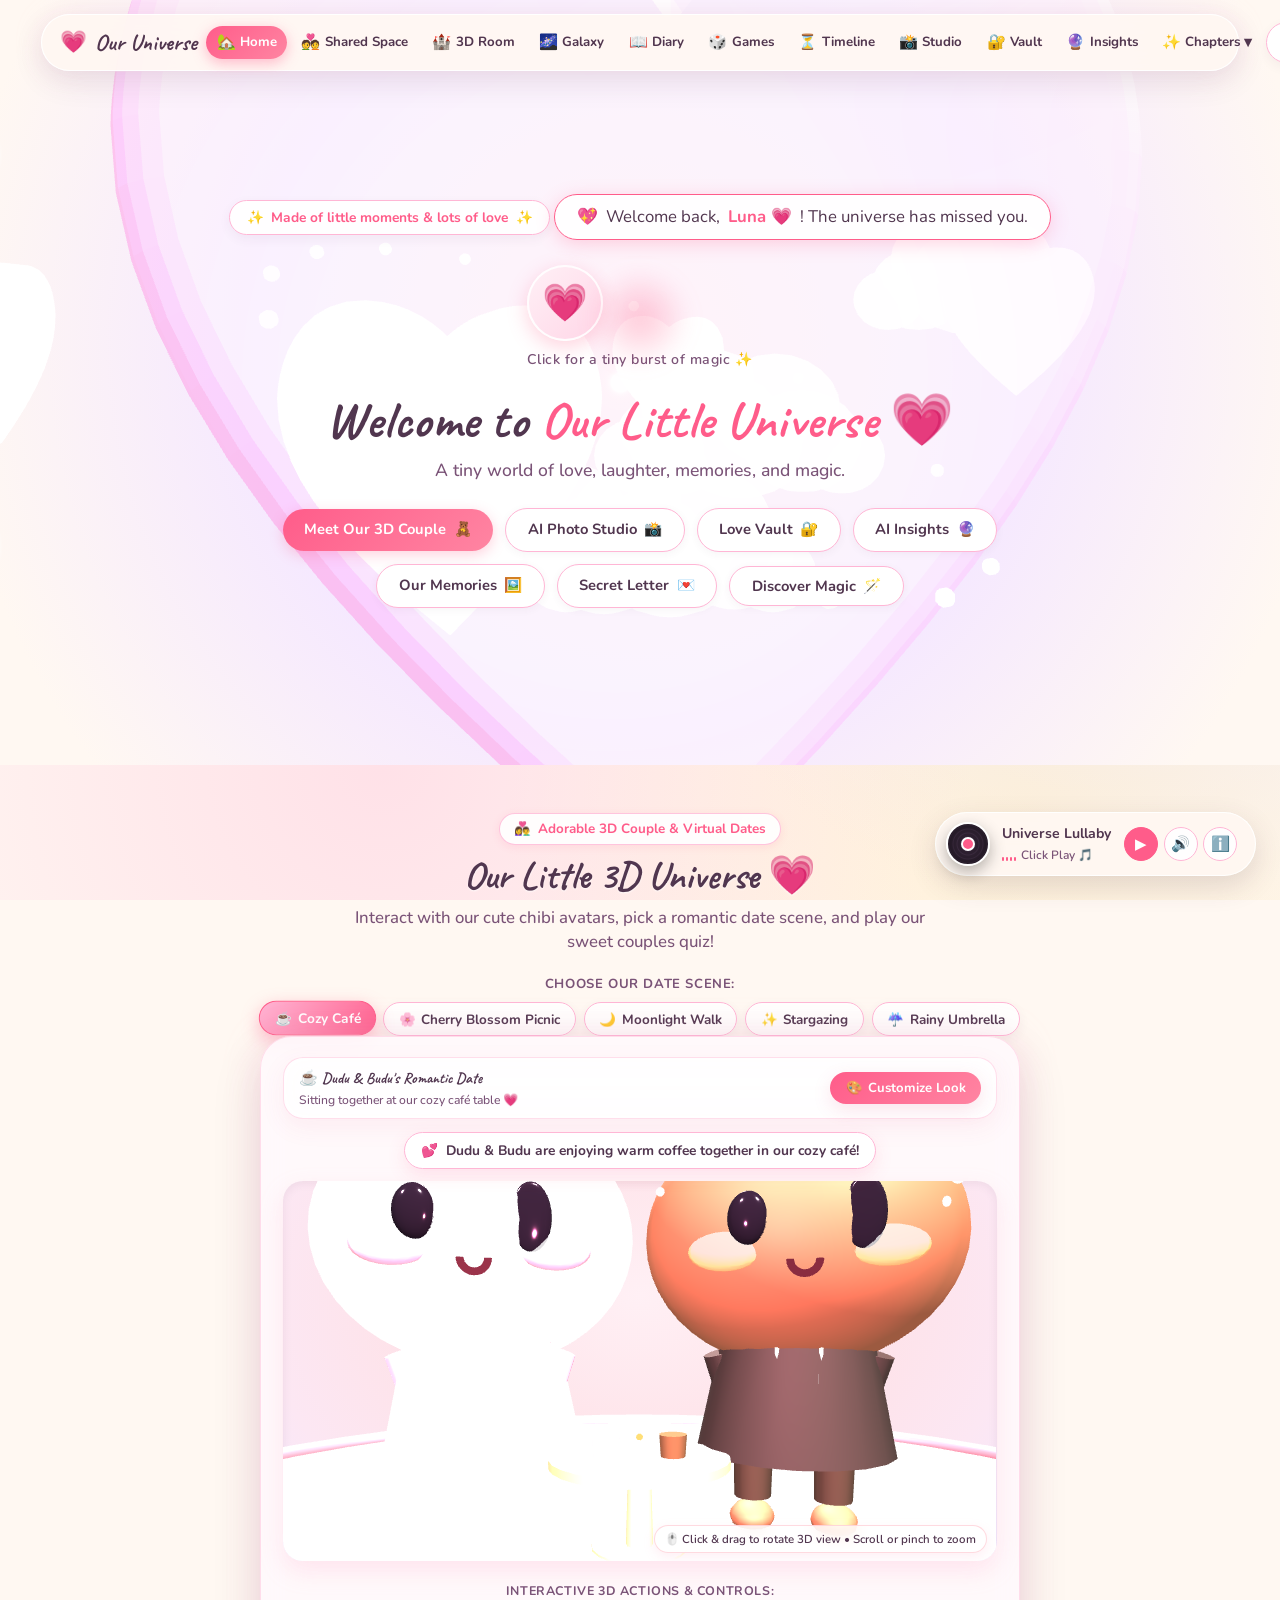
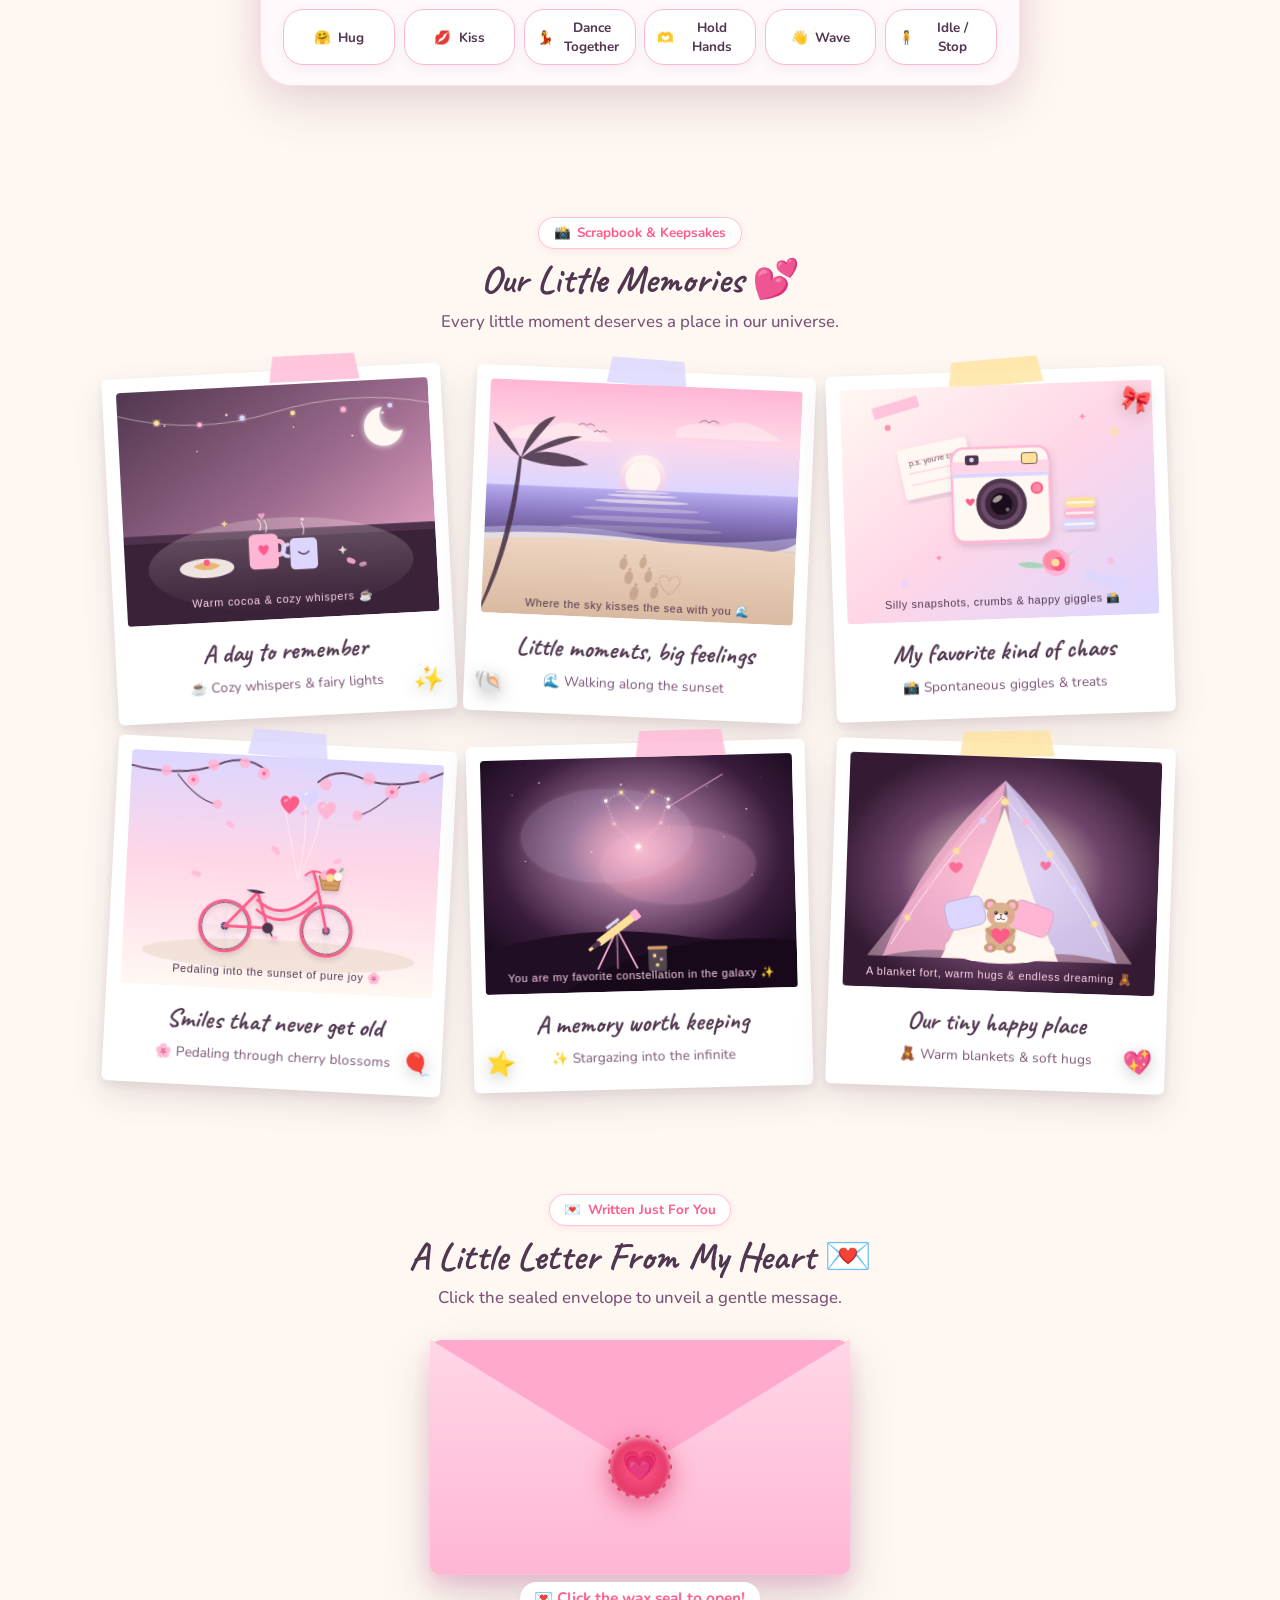
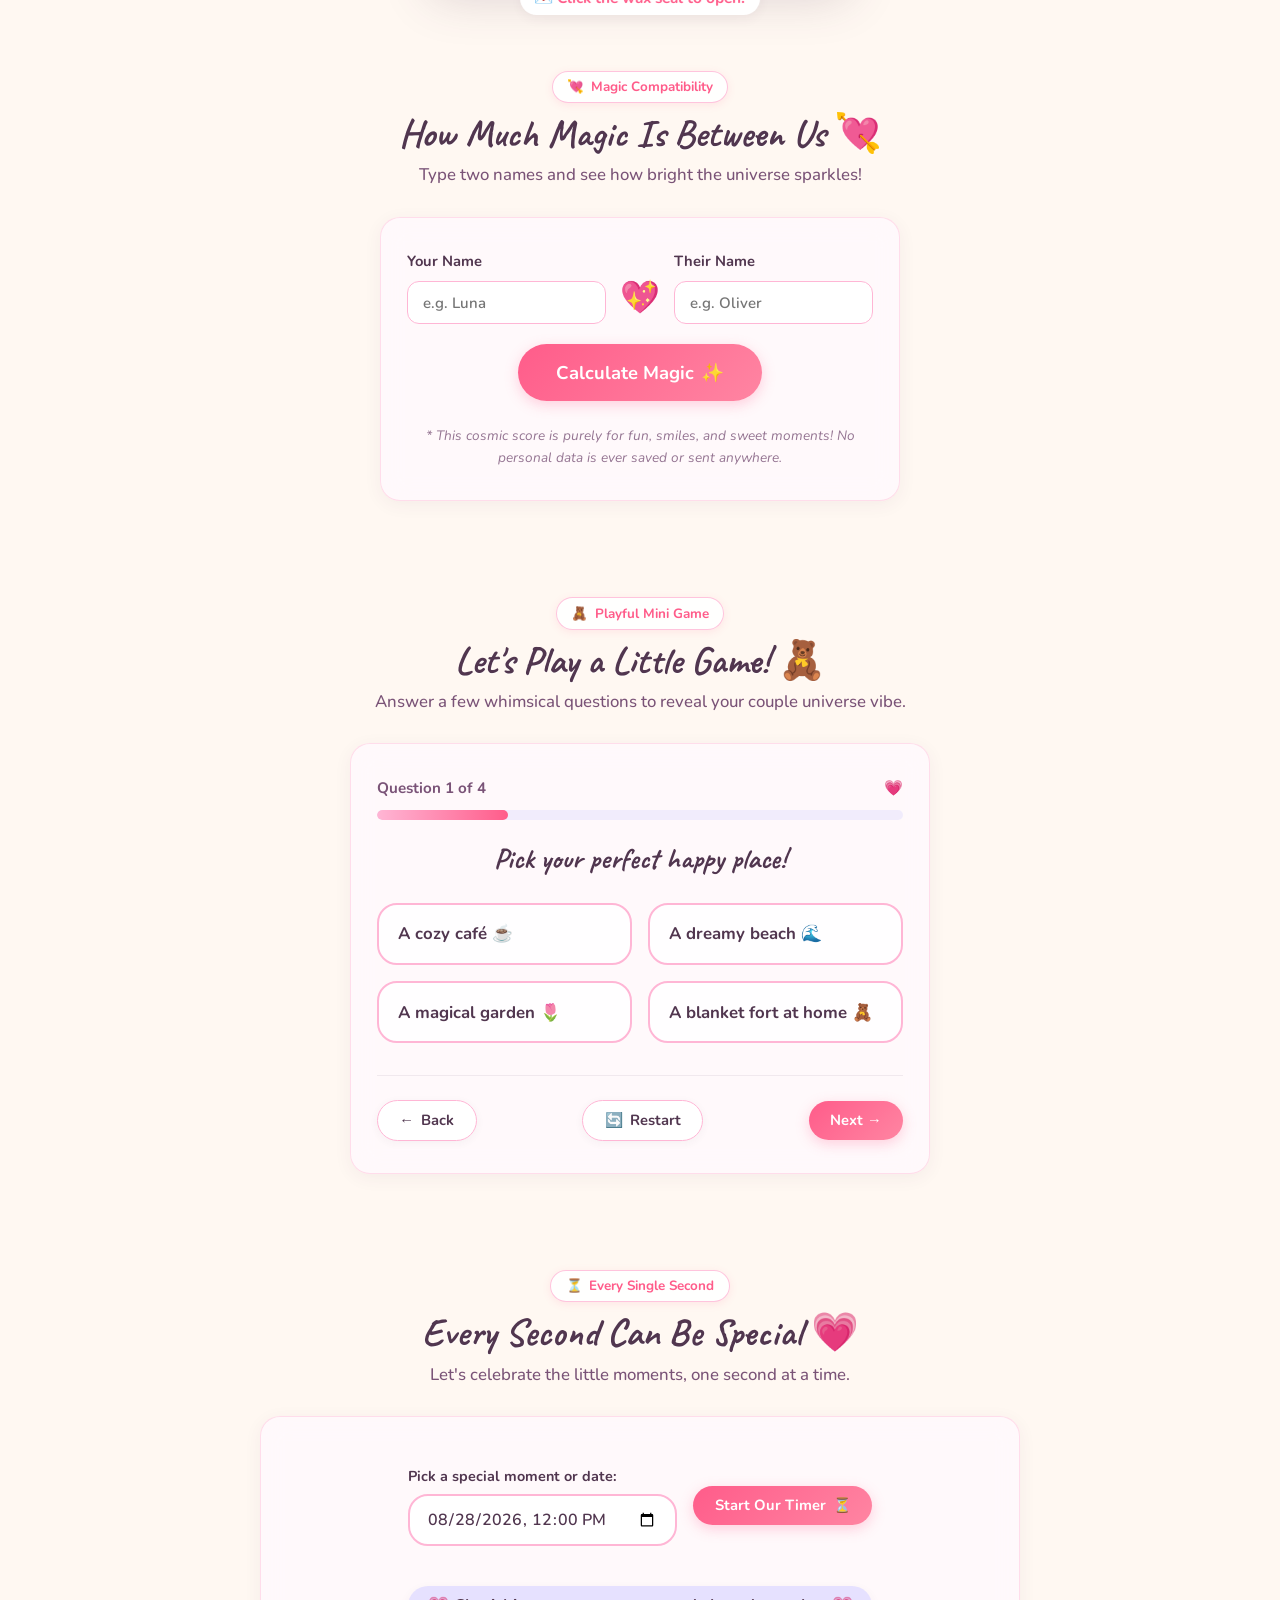
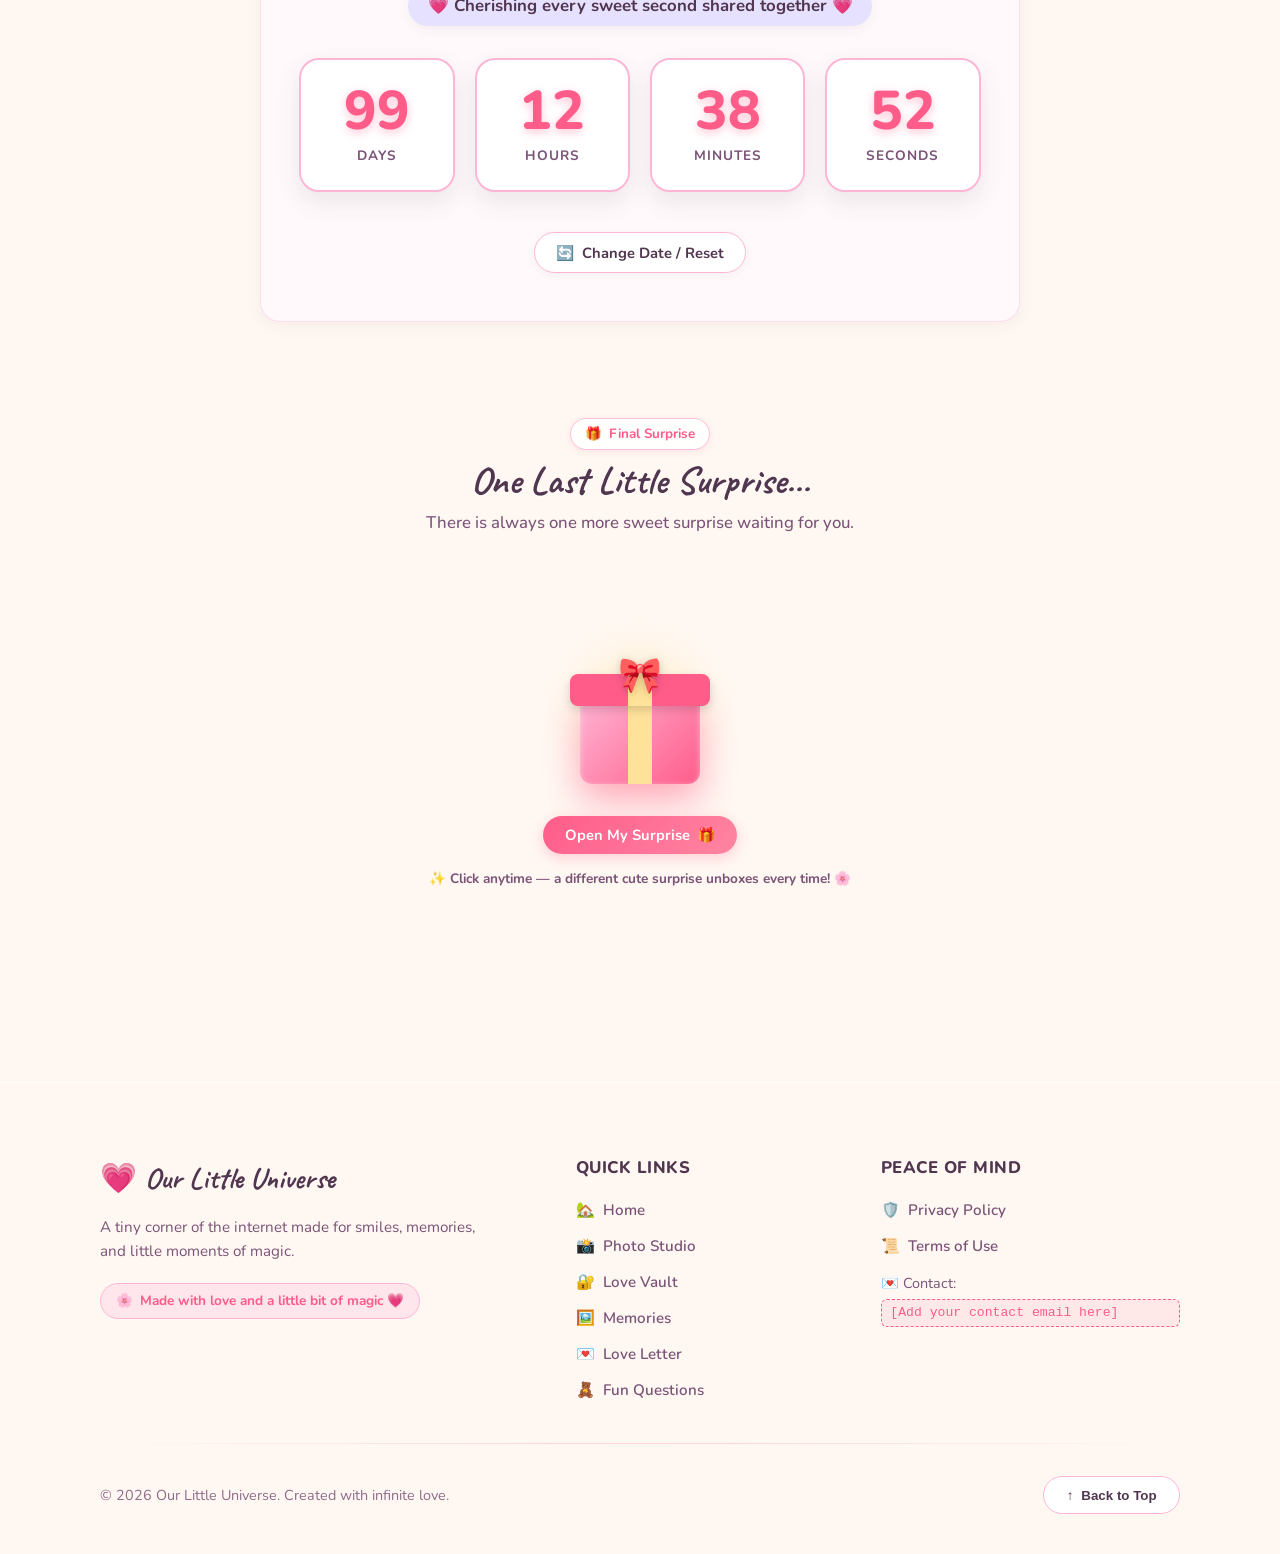
==== commit 993b6e8f: "Remove duplicate elements from galaxy, index, script, and deduplicate questions file" ====
--- a/index.html
+++ b/index.html
@@ -651,108 +651,6 @@
           </div>
         </div>
       </div>
-
-      <!-- Playful Couple Quiz -->
-      <div class="couple-quiz-section">
-        <div class="glass-card couple-quiz-card">
-          <div class="couple-quiz-header">
-            <span class="quiz-couple-badge"><span>🧸</span> Playful Couple Quiz</span>
-            <h3 class="couple-quiz-title">How Well Do We Know Us? 💕</h3>
-            <p class="couple-quiz-subtitle">Answer 6 cute playful questions together and reveal your couple personality!</p>
-          </div>
-
-          <div id="couple-quiz-box" class="couple-quiz-box">
-            <!-- Hearts Progress -->
-            <div class="couple-quiz-hearts-progress" id="couple-quiz-hearts" aria-label="Quiz Progress">
-              <!-- Dynamically generated heart dots -->
-            </div>
-
-            <div class="couple-quiz-q-wrapper">
-              <span class="couple-quiz-q-count" id="couple-quiz-q-num">Question 1 of 6</span>
-              <h4 class="couple-quiz-q-text" id="couple-quiz-q-text">Who is more dramatic? 🎭</h4>
-
-              <div class="couple-quiz-options">
-                <button type="button" class="btn-couple-opt" id="btn-couple-ans-a">
-                  <span>🌸</span> Luna / Me
-                </button>
-                <button type="button" class="btn-couple-opt" id="btn-couple-ans-b">
-                  <span>🧸</span> Oliver / You
-                </button>
-                <button type="button" class="btn-couple-opt" id="btn-couple-ans-both">
-                  <span>💕</span> Both of Us Equal!
-                </button>
-              </div>
-            </div>
-          </div>
-
-          <!-- Quiz Result Display -->
-          <div id="couple-quiz-result" class="couple-quiz-result" style="display: none;">
-            <div class="quiz-result-heart-icon">💖</div>
-            <h4 class="quiz-result-title" id="couple-quiz-result-title">Synchronized Cosmic Sweethearts</h4>
-            <p class="quiz-result-desc" id="couple-quiz-result-desc">You two are practically reading each other's minds!</p>
-            <div class="quiz-result-disclaimer">
-              <span>💌 Note:</span> This quiz is purely playful for giggles, smiles, and sweet moments together.
-            </div>
-            <button type="button" class="btn btn-primary" id="btn-couple-quiz-restart">
-              <span>🔄</span> Play Again
-            </button>
-          </div>
-        </div>
-      </div>
-
-      <!-- Custom Couple Memory Scrapbook Creator -->
-      <div class="custom-scrapbook-section">
-        <div class="glass-card custom-scrapbook-card">
-          <div class="custom-scrapbook-header">
-            <span class="quiz-couple-badge"><span>📸</span> Memory Scrapbook</span>
-            <h3 class="couple-quiz-title">Add Our Own Little Keepsakes ✨</h3>
-            <p class="couple-quiz-subtitle">Save custom memories, sweet nicknames, and dates right here in your browser.</p>
-          </div>
-
-          <form id="custom-scrapbook-form" class="custom-scrapbook-form" novalidate>
-            <div class="scrapbook-form-grid">
-              <div class="form-group">
-                <label for="scrapbook-nicknames" class="form-label"><span>🧸</span> Our Nicknames (optional)</label>
-                <input type="text" id="scrapbook-nicknames" class="form-input" placeholder="e.g. Luna &amp; Oliver, Bunny &amp; Bear" maxlength="50">
-              </div>
-
-              <div class="form-group">
-                <label for="scrapbook-date" class="form-label"><span>📅</span> Meaningful Date (optional)</label>
-                <input type="date" id="scrapbook-date" class="form-input">
-              </div>
-
-              <div class="form-group full-width">
-                <label for="scrapbook-caption" class="form-label"><span>✍️</span> Favorite Memory / Note</label>
-                <input type="text" id="scrapbook-caption" class="form-input" placeholder="e.g. The rainy night we laughed till our cheeks hurt" maxlength="120" required>
-              </div>
-
-              <div class="form-group full-width">
-                <label for="scrapbook-photo-input" class="form-label"><span>📷</span> Add a Photo (Local device only)</label>
-                <input type="file" id="scrapbook-photo-input" class="form-input-file" accept="image/*">
-                <div id="scrapbook-photo-preview" class="photo-preview-box" style="display: none;"></div>
-              </div>
-            </div>
-
-            <div class="scrapbook-actions-bar">
-              <button type="submit" class="btn btn-primary" id="btn-add-scrapbook-memory">
-                <span>✨</span> Add to Our Scrapbook
-              </button>
-              <button type="button" class="btn btn-secondary" id="btn-clear-scrapbook">
-                <span>🗑️</span> Clear Saved Entries
-              </button>
-            </div>
-
-            <div class="scrapbook-privacy-note">
-              <span>🔒 100% Private &amp; Local:</span> Your memories and photos remain strictly inside your browser's private local storage. They are never transmitted or uploaded to any server.
-            </div>
-          </form>
-
-          <!-- Dynamic Custom Polaroid Gallery -->
-          <div class="custom-scrapbook-grid scrapbook-grid" id="custom-scrapbook-grid">
-            <!-- User added polaroids dynamically appear here -->
-          </div>
-        </div>
-      </div>
     </section>
 
     <!-- 2. PHOTOS AND MEMORIES GALLERY (SCRAPBOOK) -->
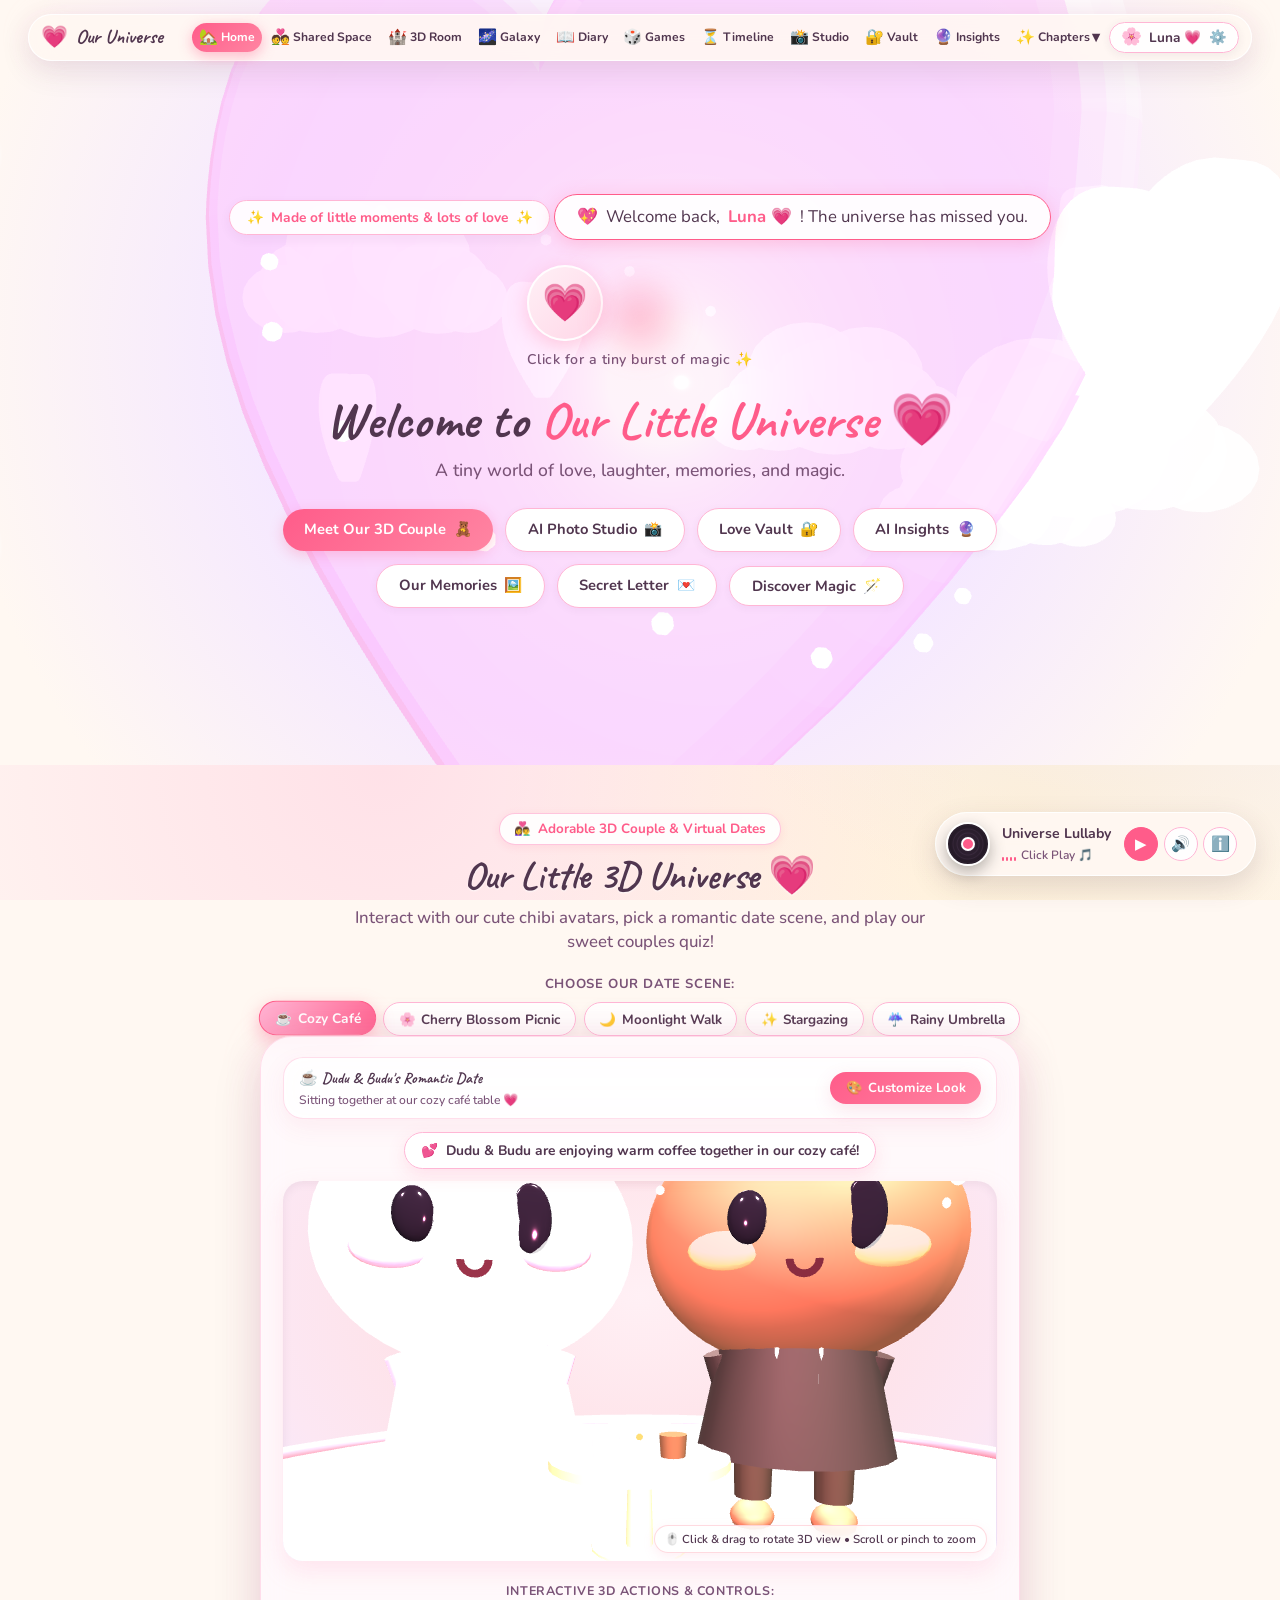
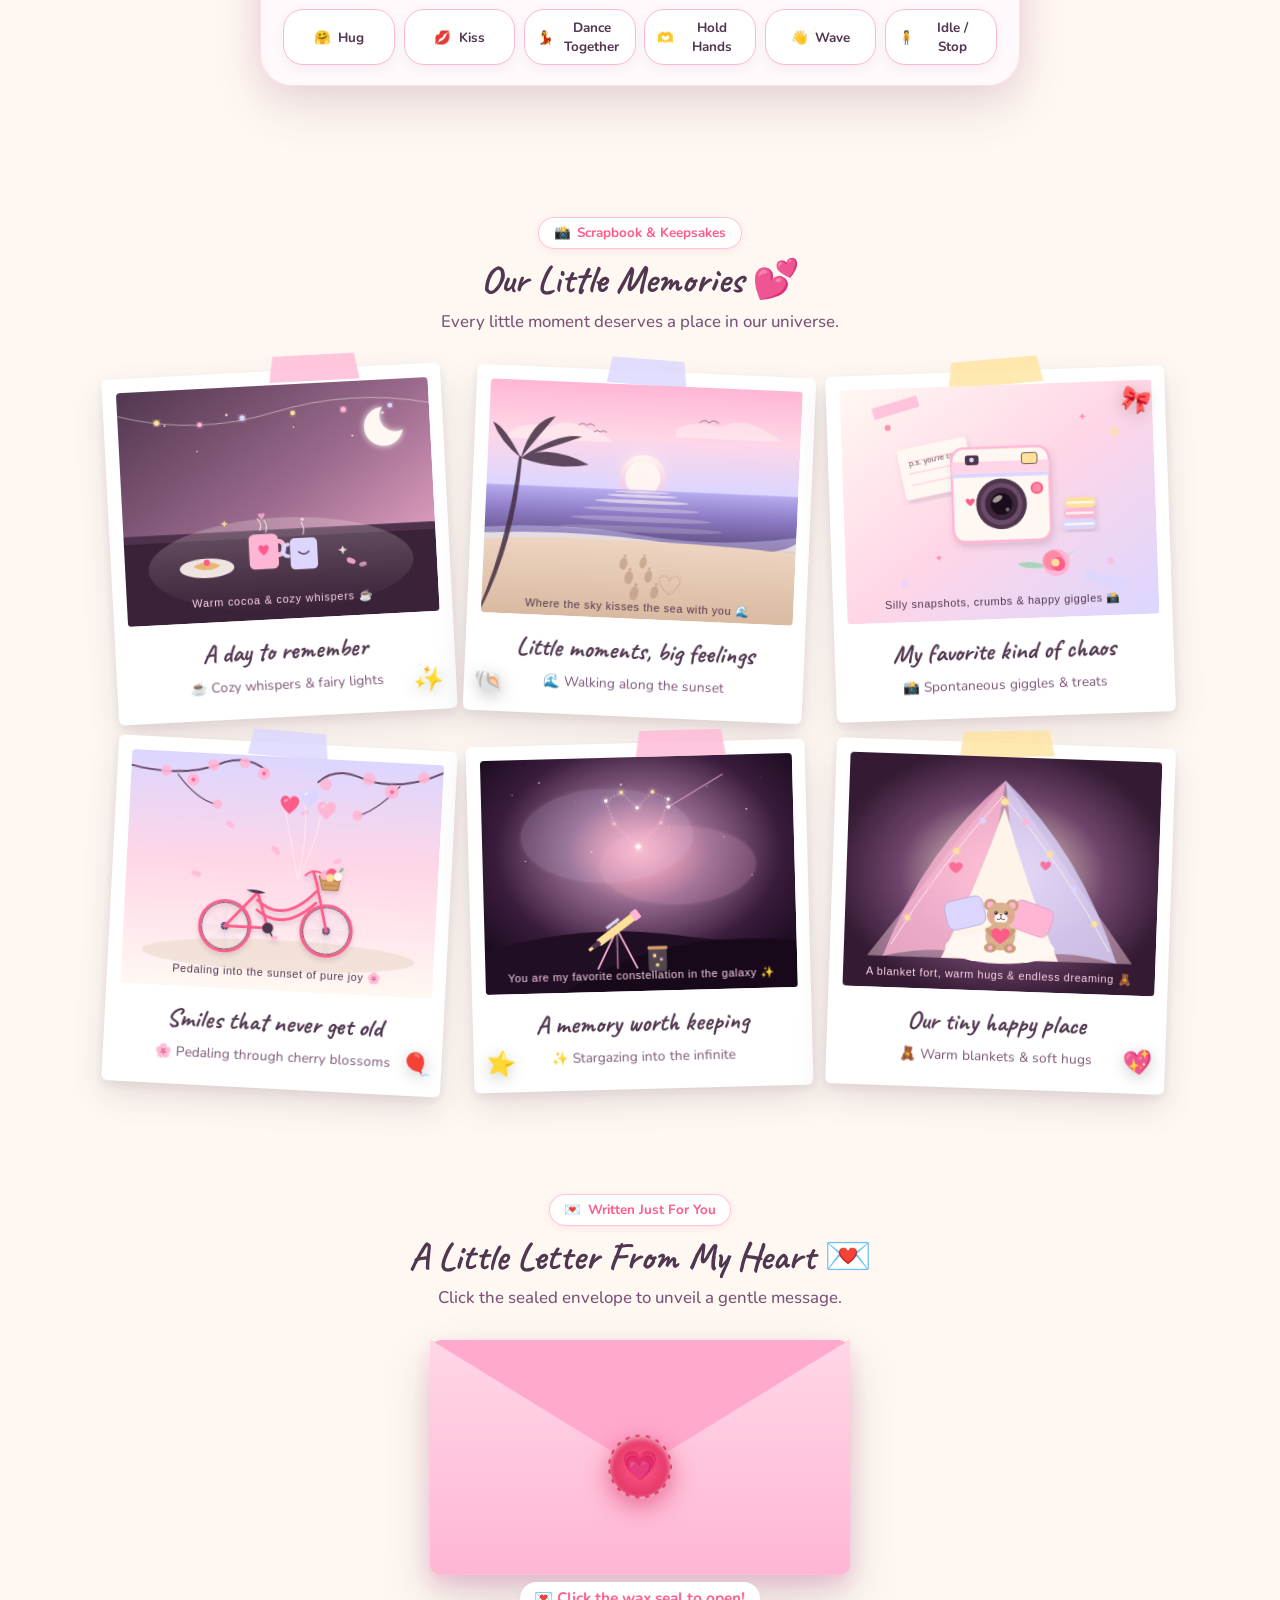
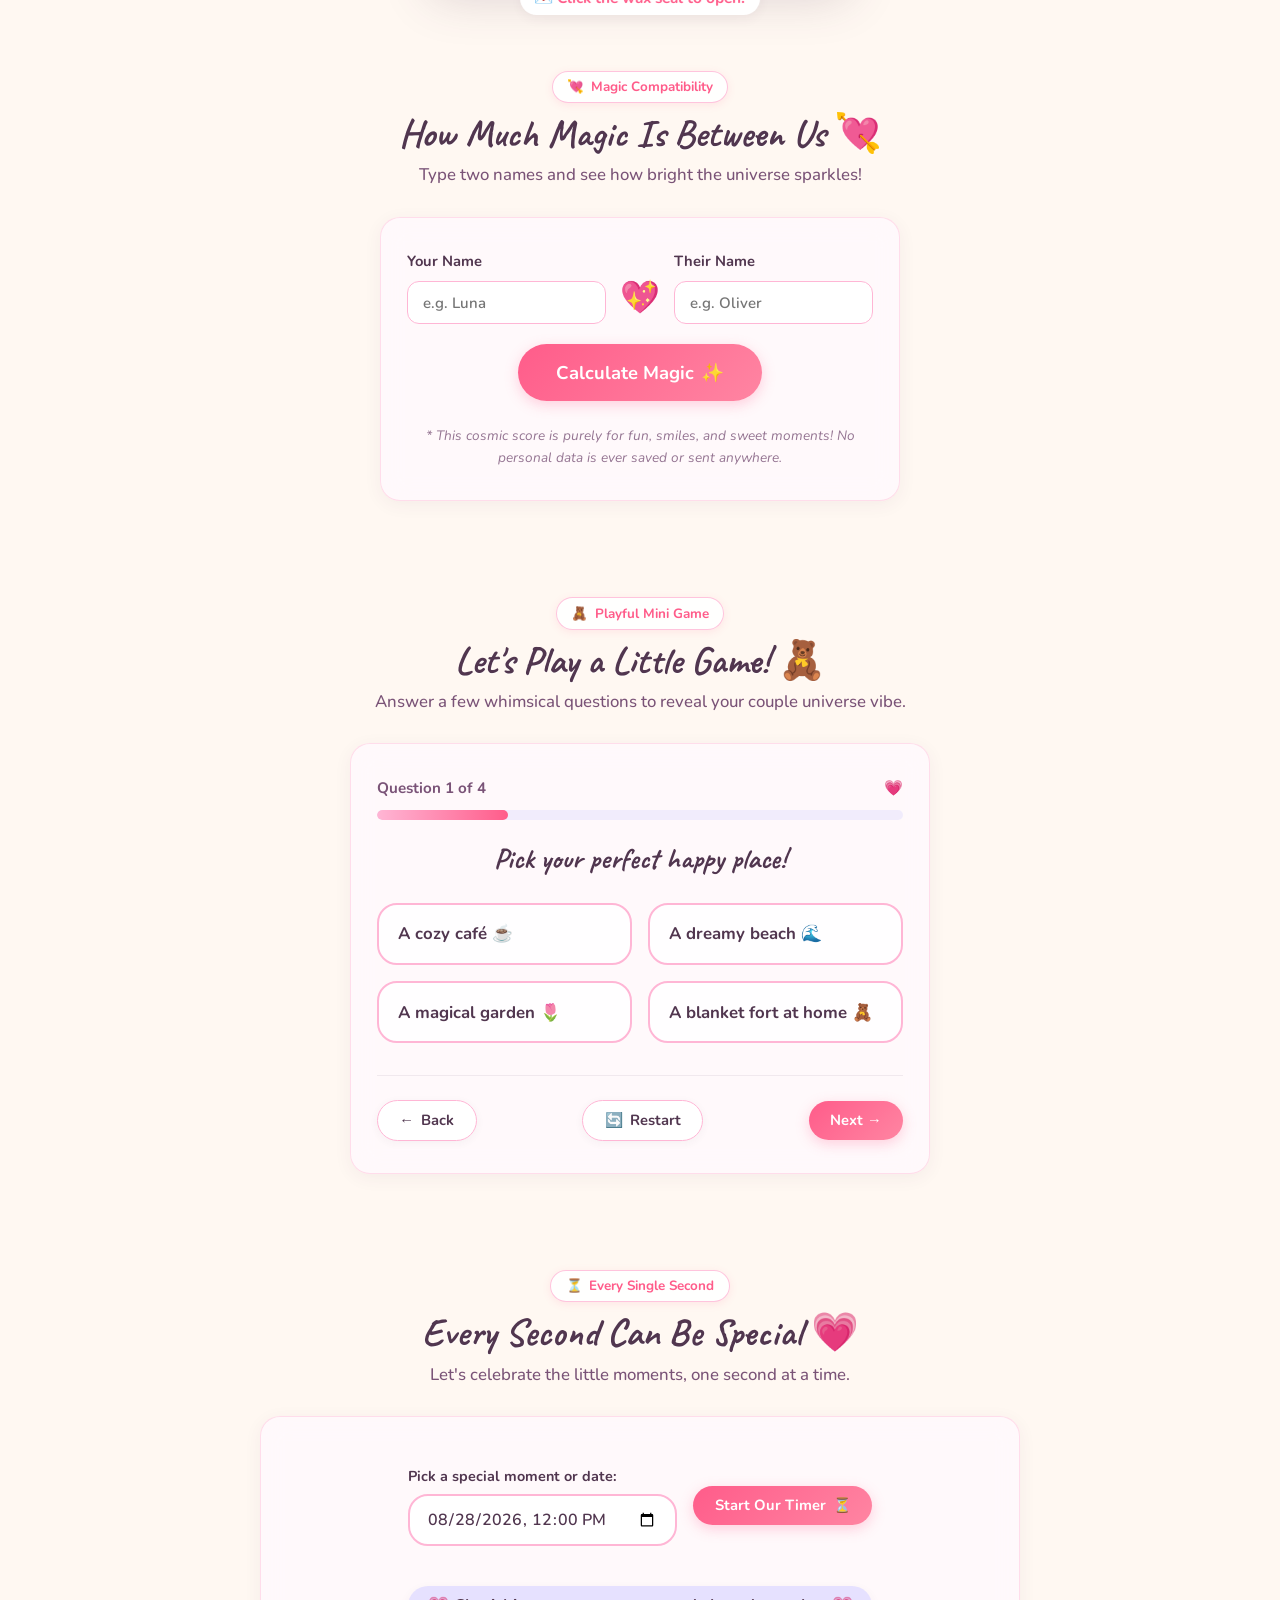
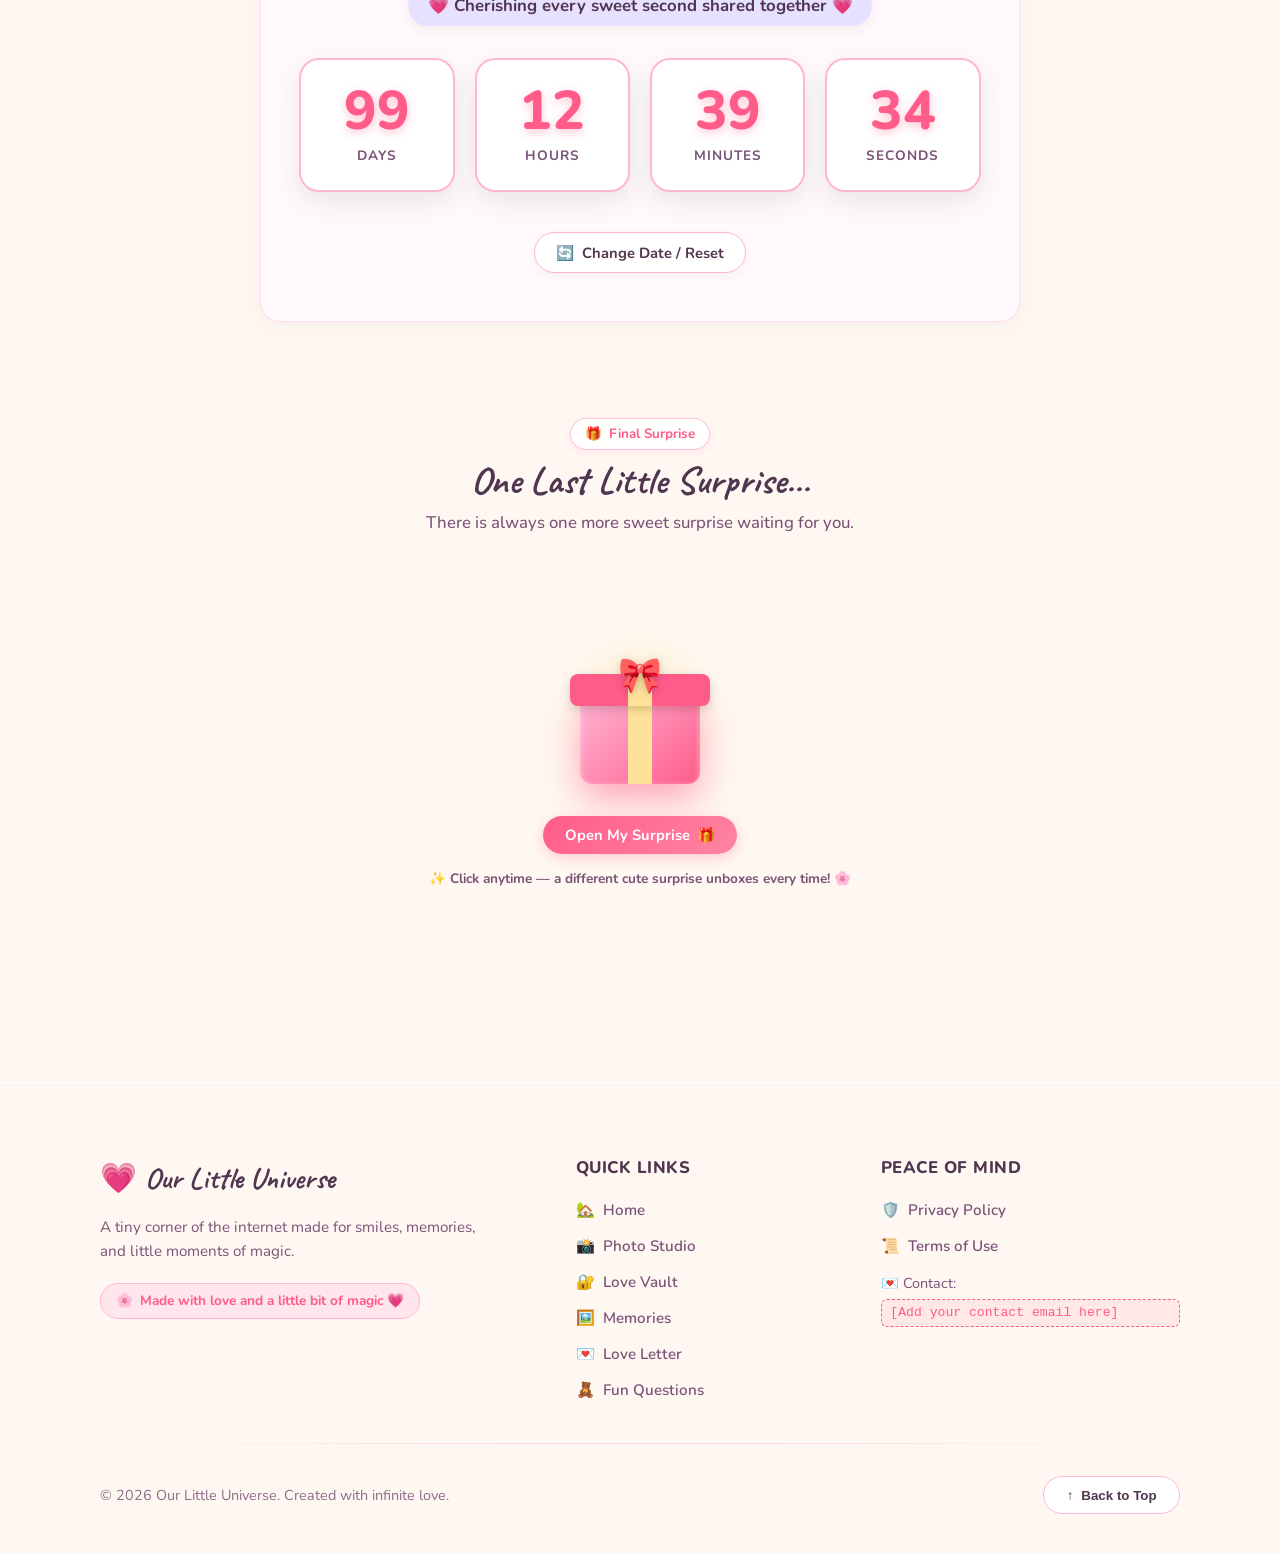
==== commit 248e5c6f: "Add Instagram-style Settings & Profile modal with live name change, password change, and logout; fix" ====
--- a/index.html
+++ b/index.html
@@ -32,6 +32,8 @@
   <script src="https://cdn.jsdelivr.net/npm/@supabase/supabase-js@2"></script>
   <!-- Client Auth Manager -->
   <script src="js/auth.js"></script>
+  <!-- Instagram Settings & Profile Modal Manager -->
+  <script src="js/settings-modal.js" defer></script>
 
   <!-- Immediate Client-Side Auth Guard -->
   <script>
@@ -120,17 +122,124 @@
         </li>
 
         <li class="nav-account-item">
-          <div class="user-account-pill">
-            <span class="user-avatar" aria-hidden="true">🌸</span>
+          <button type="button" class="user-settings-trigger" id="nav-settings-btn" aria-label="Open Account Settings & Profile" title="Settings & Profile ⚙️">
+            <span class="user-avatar" id="nav-user-avatar" aria-hidden="true">🌸</span>
             <span class="user-display-name" id="user-display-name">Soulmate</span>
-            <button type="button" class="btn-logout" id="btn-logout" aria-label="Log Out of Our Little Universe">
-              <span>Logout</span> 🚪
-            </button>
-          </div>
+            <span class="settings-gear-icon" aria-hidden="true">⚙️</span>
+          </button>
         </li>
       </ul>
     </nav>
   </header>
+
+  <!-- Instagram-Style Settings & Profile Modal ⚙️💗 -->
+  <div class="settings-modal-backdrop" id="settings-modal" aria-hidden="true" role="dialog" aria-labelledby="settings-modal-title">
+    <div class="settings-modal-dialog">
+      <!-- Modal Header -->
+      <div class="settings-modal-header">
+        <div class="settings-modal-title-box">
+          <span class="settings-title-icon" aria-hidden="true">⚙️</span>
+          <h2 class="settings-modal-title" id="settings-modal-title">Settings & Profile</h2>
+        </div>
+        <button type="button" class="settings-modal-close" id="btn-close-settings" aria-label="Close settings">✕</button>
+      </div>
+
+      <!-- Instagram Profile Card -->
+      <div class="settings-profile-card">
+        <div class="settings-avatar-wrapper">
+          <div class="settings-avatar-ring">
+            <span class="settings-avatar-emoji" id="settings-avatar-display">🌸</span>
+          </div>
+        </div>
+        <div class="settings-profile-info">
+          <div class="settings-profile-name-row">
+            <h3 class="settings-profile-name" id="settings-profile-name-display">Luna 💗</h3>
+            <span class="settings-verified-badge" title="Soulmate Verified">✓</span>
+          </div>
+          <p class="settings-profile-email" id="settings-profile-email-display">luna@ouruniverse.love</p>
+        </div>
+      </div>
+
+      <!-- Quick Avatar Chooser -->
+      <div class="settings-avatar-picker-section">
+        <label class="settings-section-label">Choose Avatar Emoji</label>
+        <div class="settings-avatar-picker-row" id="avatar-picker-row">
+          <button type="button" class="avatar-option-btn active" data-avatar="🌸" aria-label="Avatar cherry blossom">🌸</button>
+          <button type="button" class="avatar-option-btn" data-avatar="🧸" aria-label="Avatar teddy bear">🧸</button>
+          <button type="button" class="avatar-option-btn" data-avatar="🐱" aria-label="Avatar cute kitten">🐱</button>
+          <button type="button" class="avatar-option-btn" data-avatar="🐰" aria-label="Avatar sweet bunny">🐰</button>
+          <button type="button" class="avatar-option-btn" data-avatar="💖" aria-label="Avatar sparkling heart">💖</button>
+          <button type="button" class="avatar-option-btn" data-avatar="🍓" aria-label="Avatar sweet strawberry">🍓</button>
+          <button type="button" class="avatar-option-btn" data-avatar="👑" aria-label="Avatar royal crown">👑</button>
+          <button type="button" class="avatar-option-btn" data-avatar="✨" aria-label="Avatar starlight sparkles">✨</button>
+        </div>
+      </div>
+
+      <!-- Settings Sections Tabs / Content -->
+      <div class="settings-tabs-content">
+        <!-- Section 1: Edit Profile (Name Change) -->
+        <div class="settings-card-section">
+          <div class="settings-card-header">
+            <span class="settings-card-icon" aria-hidden="true">✏️</span>
+            <h4>Edit Profile (Change Name)</h4>
+          </div>
+          <form id="settings-profile-form" class="settings-form" onsubmit="return false;">
+            <div class="settings-input-group">
+              <label for="settings-name-input" class="settings-input-label">Your Display Name</label>
+              <input type="text" id="settings-name-input" class="settings-input" placeholder="e.g. Luna 💗" maxlength="40" required autocomplete="name">
+            </div>
+            <div class="settings-input-group">
+              <label for="settings-partner-input" class="settings-input-label">Partner's Name (Optional)</label>
+              <input type="text" id="settings-partner-input" class="settings-input" placeholder="e.g. Oliver" maxlength="40" autocomplete="off">
+            </div>
+            <button type="submit" class="btn-settings-action primary" id="btn-save-profile">
+              <span>Save Name Changes</span> 💾
+            </button>
+            <div class="settings-feedback-msg" id="profile-feedback-msg" aria-live="polite"></div>
+          </form>
+        </div>
+
+        <!-- Section 2: Password & Security (Change Password) -->
+        <div class="settings-card-section">
+          <div class="settings-card-header">
+            <span class="settings-card-icon" aria-hidden="true">🔒</span>
+            <h4>Password & Security</h4>
+          </div>
+          <form id="settings-password-form" class="settings-form" onsubmit="return false;">
+            <div class="settings-input-group">
+              <label for="settings-current-password" class="settings-input-label">Current Password</label>
+              <input type="password" id="settings-current-password" class="settings-input" placeholder="Enter current password" autocomplete="current-password" required>
+            </div>
+            <div class="settings-input-group">
+              <label for="settings-new-password" class="settings-input-label">New Password</label>
+              <input type="password" id="settings-new-password" class="settings-input" placeholder="Min. 8 characters" autocomplete="new-password" minlength="8" required>
+            </div>
+            <div class="settings-input-group">
+              <label for="settings-confirm-password" class="settings-input-label">Confirm New Password</label>
+              <input type="password" id="settings-confirm-password" class="settings-input" placeholder="Re-type new password" autocomplete="new-password" minlength="8" required>
+            </div>
+            <button type="submit" class="btn-settings-action secondary" id="btn-save-password">
+              <span>Update Password</span> 🔐
+            </button>
+            <div class="settings-feedback-msg" id="password-feedback-msg" aria-live="polite"></div>
+          </form>
+        </div>
+
+        <!-- Section 3: Instagram-Style Account Actions (Logout) -->
+        <div class="settings-card-section logout-section">
+          <div class="settings-card-header">
+            <span class="settings-card-icon" aria-hidden="true">🚪</span>
+            <h4>Account Session</h4>
+          </div>
+          <p class="settings-logout-note">Log out of your account on this device. Your romantic moments and love vault remain safely protected.</p>
+          <button type="button" class="btn-logout instagram-logout-btn" id="btn-logout" aria-label="Log Out of Our Little Universe">
+            <span>Log Out of Our Universe</span> 🚪
+          </button>
+        </div>
+      </div>
+    </div>
+  </div>
+
 
   <main>
     <!-- 1. HERO SECTION -->
--- a/css/style.css
+++ b/css/style.css
@@ -265,23 +265,24 @@
 }
 
 .nav-container {
-  max-width: 1360px;
-  width: 96%;
+  max-width: 1400px;
+  width: 98%;
   margin: 0 auto;
   display: flex;
   align-items: center;
   justify-content: space-between;
-  background: rgba(255, 248, 242, 0.88);
+  background: rgba(255, 248, 242, 0.90);
   backdrop-filter: blur(25px);
   -webkit-backdrop-filter: blur(25px);
   border: 1.5px solid rgba(255, 255, 255, 0.95);
   border-radius: var(--radius-full);
-  padding: 0.45rem 1.15rem;
+  padding: 0.40rem 1rem;
   box-shadow: 0 10px 30px rgba(81, 54, 79, 0.12), 0 0 25px rgba(255, 214, 231, 0.35);
   pointer-events: auto;
   transition: all var(--transition-normal);
-  gap: 0.6rem;
-}
+  gap: 0.5rem;
+}
+
 
 .site-header.scrolled .nav-container {
   padding: 0.38rem 1rem;
@@ -326,7 +327,7 @@
 .nav-links {
   display: flex;
   align-items: center;
-  gap: 0.22rem;
+  gap: 0.16rem;
   list-style: none;
   flex-wrap: nowrap;
   margin: 0;
@@ -337,19 +338,20 @@
   text-decoration: none;
   color: var(--color-dark-plum);
   font-weight: 700;
-  font-size: 0.83rem;
-  padding: 0.38rem 0.65rem;
+  font-size: 0.80rem;
+  padding: 0.32rem 0.50rem;
   border-radius: var(--radius-full);
   transition: all var(--transition-fast);
   display: inline-flex;
   align-items: center;
-  gap: 0.28rem;
+  gap: 0.22rem;
   white-space: nowrap !important;
   border: none;
   background: transparent;
   cursor: pointer;
   font-family: inherit;
 }
+
 
 .nav-link span {
   font-size: 0.95rem;
@@ -3111,35 +3113,74 @@
   font-size: 0.72rem;
 }
 
-/* User Account Pill in Navigation */
+/* User Account & Instagram Settings Trigger in Navigation */
 .nav-account-item {
   display: flex;
   align-items: center;
-}
-
-.user-account-pill {
+  flex-shrink: 0;
+}
+
+.user-settings-trigger {
   display: inline-flex;
   align-items: center;
-  gap: 0.6rem;
+  gap: 0.45rem;
   background: rgba(255, 255, 255, 0.95);
   border: 1.5px solid var(--color-soft-pink);
   border-radius: var(--radius-full);
-  padding: 0.35rem 0.65rem 0.35rem 0.85rem;
+  padding: 0.32rem 0.68rem 0.32rem 0.68rem;
+  box-shadow: 0 2px 8px rgba(81, 54, 79, 0.08);
+  cursor: pointer;
+  transition: all var(--transition-fast);
+  font-family: inherit;
+  color: var(--color-dark-plum);
+  outline: none;
+  white-space: nowrap;
+}
+
+.user-settings-trigger:hover,
+.user-settings-trigger:focus-visible {
+  background: #FFF5F7;
+  border-color: var(--color-rose-red);
+  transform: translateY(-1.5px);
+  box-shadow: 0 4px 14px rgba(255, 92, 138, 0.22);
+}
+
+.user-account-pill {
+  display: inline-flex;
+  align-items: center;
+  gap: 0.45rem;
+  background: rgba(255, 255, 255, 0.95);
+  border: 1.5px solid var(--color-soft-pink);
+  border-radius: var(--radius-full);
+  padding: 0.30rem 0.65rem;
   box-shadow: var(--shadow-sm);
 }
 
 .user-avatar {
-  font-size: 1.1rem;
+  font-size: 1.05rem;
+  line-height: 1;
 }
 
 .user-display-name {
   font-weight: 700;
   color: var(--color-dark-plum);
-  font-size: 0.92rem;
-  max-width: 120px;
+  font-size: 0.85rem;
+  max-width: 105px;
   white-space: nowrap;
   overflow: hidden;
   text-overflow: ellipsis;
+}
+
+.settings-gear-icon {
+  font-size: 0.88rem;
+  opacity: 0.85;
+  display: inline-block;
+  transition: transform 0.4s cubic-bezier(0.34, 1.56, 0.64, 1), opacity 0.2s ease;
+}
+
+.user-settings-trigger:hover .settings-gear-icon {
+  transform: rotate(60deg) scale(1.15);
+  opacity: 1;
 }
 
 .btn-logout {
@@ -3163,6 +3204,424 @@
   border-color: var(--color-rose-red);
   transform: translateY(-1px);
 }
+
+/* =====================================================
+   INSTAGRAM-STYLE SETTINGS & PROFILE MODAL ⚙️💗
+   ===================================================== */
+.settings-modal-backdrop {
+  position: fixed;
+  inset: 0;
+  z-index: 10000;
+  background: rgba(40, 20, 35, 0.55);
+  backdrop-filter: blur(10px);
+  -webkit-backdrop-filter: blur(10px);
+  display: flex;
+  align-items: center;
+  justify-content: center;
+  padding: 1rem;
+  opacity: 0;
+  visibility: hidden;
+  pointer-events: none;
+  transition: opacity 0.3s cubic-bezier(0.16, 1, 0.3, 1), visibility 0.3s ease;
+}
+
+.settings-modal-backdrop.active {
+  opacity: 1;
+  visibility: visible;
+  pointer-events: auto;
+}
+
+.settings-modal-dialog {
+  background: rgba(255, 255, 255, 0.98);
+  width: 100%;
+  max-width: 480px;
+  max-height: 90vh;
+  overflow-y: auto;
+  border-radius: 28px;
+  border: 1.5px solid rgba(255, 182, 193, 0.6);
+  box-shadow: 0 25px 60px rgba(60, 20, 45, 0.28), 0 0 35px rgba(255, 192, 203, 0.4);
+  padding: 1.5rem;
+  transform: scale(0.92) translateY(20px);
+  transition: transform 0.35s cubic-bezier(0.16, 1, 0.3, 1);
+  display: flex;
+  flex-direction: column;
+  gap: 1.15rem;
+  scrollbar-width: thin;
+  scrollbar-color: var(--color-soft-pink) transparent;
+}
+
+.settings-modal-backdrop.active .settings-modal-dialog {
+  transform: scale(1) translateY(0);
+}
+
+.settings-modal-header {
+  display: flex;
+  align-items: center;
+  justify-content: space-between;
+  border-bottom: 1px solid rgba(255, 182, 193, 0.35);
+  padding-bottom: 0.85rem;
+}
+
+.settings-modal-title-box {
+  display: flex;
+  align-items: center;
+  gap: 0.5rem;
+}
+
+.settings-title-icon {
+  font-size: 1.3rem;
+  animation: gearSpinSlow 12s linear infinite;
+  display: inline-block;
+}
+
+@keyframes gearSpinSlow {
+  from { transform: rotate(0deg); }
+  to { transform: rotate(360deg); }
+}
+
+.settings-modal-title {
+  font-size: 1.25rem;
+  font-weight: 800;
+  color: var(--color-dark-plum);
+  margin: 0;
+  font-family: var(--font-heading);
+}
+
+.settings-modal-close {
+  background: rgba(255, 92, 138, 0.1);
+  color: var(--color-dark-plum);
+  border: none;
+  width: 32px;
+  height: 32px;
+  border-radius: 50%;
+  font-size: 1.1rem;
+  font-weight: 700;
+  display: flex;
+  align-items: center;
+  justify-content: center;
+  cursor: pointer;
+  transition: all var(--transition-fast);
+}
+
+.settings-modal-close:hover {
+  background: var(--color-rose-red);
+  color: #fff;
+  transform: rotate(90deg) scale(1.05);
+}
+
+/* Instagram Profile Card */
+.settings-profile-card {
+  display: flex;
+  align-items: center;
+  gap: 1.1rem;
+  background: linear-gradient(135deg, rgba(255, 240, 245, 0.85), rgba(255, 230, 240, 0.65));
+  border: 1px solid rgba(255, 182, 193, 0.45);
+  border-radius: 20px;
+  padding: 0.95rem 1.15rem;
+}
+
+.settings-avatar-wrapper {
+  flex-shrink: 0;
+}
+
+.settings-avatar-ring {
+  width: 60px;
+  height: 60px;
+  border-radius: 50%;
+  background: linear-gradient(45deg, #FF5C8A, #FFA3B8, #C084FC, #FF85A2);
+  padding: 3px;
+  display: flex;
+  align-items: center;
+  justify-content: center;
+  box-shadow: 0 4px 14px rgba(255, 92, 138, 0.35);
+  animation: heartPulse 3s infinite ease-in-out;
+}
+
+.settings-avatar-emoji {
+  width: 100%;
+  height: 100%;
+  background: #ffffff;
+  border-radius: 50%;
+  display: flex;
+  align-items: center;
+  justify-content: center;
+  font-size: 1.8rem;
+  user-select: none;
+}
+
+.settings-profile-info {
+  display: flex;
+  flex-direction: column;
+  gap: 0.2rem;
+  min-width: 0;
+}
+
+.settings-profile-name-row {
+  display: flex;
+  align-items: center;
+  gap: 0.4rem;
+}
+
+.settings-profile-name {
+  margin: 0;
+  font-size: 1.12rem;
+  font-weight: 800;
+  color: var(--color-dark-plum);
+  white-space: nowrap;
+  overflow: hidden;
+  text-overflow: ellipsis;
+}
+
+.settings-verified-badge {
+  background: var(--color-rose-red);
+  color: #fff;
+  font-size: 0.68rem;
+  width: 17px;
+  height: 17px;
+  border-radius: 50%;
+  display: inline-flex;
+  align-items: center;
+  justify-content: center;
+  font-weight: 900;
+  box-shadow: 0 2px 6px rgba(255, 92, 138, 0.4);
+}
+
+.settings-profile-email {
+  margin: 0;
+  font-size: 0.82rem;
+  color: #7A5C70;
+  white-space: nowrap;
+  overflow: hidden;
+  text-overflow: ellipsis;
+}
+
+/* Avatar Picker Section */
+.settings-avatar-picker-section {
+  display: flex;
+  flex-direction: column;
+  gap: 0.45rem;
+}
+
+.settings-section-label {
+  font-size: 0.78rem;
+  font-weight: 700;
+  text-transform: uppercase;
+  letter-spacing: 0.05em;
+  color: #8C6A80;
+}
+
+.settings-avatar-picker-row {
+  display: flex;
+  gap: 0.5rem;
+  overflow-x: auto;
+  padding: 0.2rem 0.1rem;
+}
+
+.avatar-option-btn {
+  background: rgba(255, 255, 255, 0.95);
+  border: 1.5px solid rgba(255, 182, 193, 0.6);
+  border-radius: 50%;
+  width: 38px;
+  height: 38px;
+  font-size: 1.2rem;
+  display: flex;
+  align-items: center;
+  justify-content: center;
+  cursor: pointer;
+  transition: all var(--transition-fast);
+  flex-shrink: 0;
+}
+
+.avatar-option-btn:hover {
+  transform: scale(1.15);
+  border-color: var(--color-rose-red);
+  background: #FFF0F5;
+}
+
+.avatar-option-btn.active {
+  border-color: var(--color-rose-red);
+  background: #FFE6EE;
+  box-shadow: 0 0 0 2.5px rgba(255, 92, 138, 0.35);
+  transform: scale(1.12);
+}
+
+/* Card Section Boxes */
+.settings-tabs-content {
+  display: flex;
+  flex-direction: column;
+  gap: 1rem;
+}
+
+.settings-card-section {
+  background: #FFF9FA;
+  border: 1.2px solid rgba(255, 192, 203, 0.55);
+  border-radius: 18px;
+  padding: 1rem 1.1rem;
+  display: flex;
+  flex-direction: column;
+  gap: 0.7rem;
+}
+
+.settings-card-header {
+  display: flex;
+  align-items: center;
+  gap: 0.45rem;
+}
+
+.settings-card-header h4 {
+  margin: 0;
+  font-size: 0.92rem;
+  font-weight: 800;
+  color: var(--color-dark-plum);
+}
+
+.settings-card-icon {
+  font-size: 1.05rem;
+}
+
+.settings-form {
+  display: flex;
+  flex-direction: column;
+  gap: 0.6rem;
+}
+
+.settings-input-group {
+  display: flex;
+  flex-direction: column;
+  gap: 0.25rem;
+}
+
+.settings-input-label {
+  font-size: 0.78rem;
+  font-weight: 700;
+  color: var(--color-dark-plum);
+}
+
+.settings-input {
+  width: 100%;
+  background: #ffffff;
+  border: 1.2px solid rgba(255, 182, 193, 0.7);
+  border-radius: 12px;
+  padding: 0.52rem 0.80rem;
+  font-size: 0.88rem;
+  font-family: inherit;
+  color: var(--color-dark-plum);
+  transition: all var(--transition-fast);
+  outline: none;
+}
+
+.settings-input:focus {
+  border-color: var(--color-rose-red);
+  box-shadow: 0 0 0 3px rgba(255, 92, 138, 0.2);
+}
+
+.btn-settings-action {
+  border: none;
+  border-radius: 14px;
+  padding: 0.6rem 1.1rem;
+  font-size: 0.88rem;
+  font-weight: 700;
+  cursor: pointer;
+  display: inline-flex;
+  align-items: center;
+  justify-content: center;
+  gap: 0.4rem;
+  font-family: inherit;
+  transition: all var(--transition-fast);
+  margin-top: 0.2rem;
+}
+
+.btn-settings-action.primary {
+  background: linear-gradient(135deg, var(--color-rose-red), #FF7597);
+  color: #fff;
+  box-shadow: 0 4px 14px rgba(255, 92, 138, 0.35);
+}
+
+.btn-settings-action.primary:hover {
+  transform: translateY(-1.5px);
+  box-shadow: 0 6px 18px rgba(255, 92, 138, 0.45);
+}
+
+.btn-settings-action.secondary {
+  background: rgba(255, 92, 138, 0.12);
+  color: var(--color-rose-red);
+  border: 1.2px solid rgba(255, 92, 138, 0.35);
+}
+
+.btn-settings-action.secondary:hover {
+  background: rgba(255, 92, 138, 0.2);
+  transform: translateY(-1px);
+}
+
+.settings-feedback-msg {
+  font-size: 0.82rem;
+  font-weight: 700;
+  min-height: 1.1rem;
+  transition: all 0.25s ease;
+}
+
+.settings-feedback-msg.success {
+  color: #10B981;
+}
+
+.settings-feedback-msg.error {
+  color: #EF4444;
+}
+
+/* Logout Section */
+.settings-card-section.logout-section {
+  background: #FFF5F5;
+  border-color: rgba(255, 92, 138, 0.3);
+}
+
+.settings-logout-note {
+  font-size: 0.80rem;
+  color: #8C6A80;
+  margin: 0;
+  line-height: 1.4;
+}
+
+.instagram-logout-btn {
+  width: 100%;
+  justify-content: center;
+  padding: 0.65rem 1.2rem;
+  font-size: 0.90rem;
+  border-radius: 14px;
+  background: rgba(255, 59, 92, 0.12);
+  border: 1.5px solid rgba(255, 59, 92, 0.35);
+  color: #E11D48;
+}
+
+.instagram-logout-btn:hover {
+  background: #E11D48;
+  color: #ffffff;
+  border-color: #E11D48;
+  transform: translateY(-1.5px);
+  box-shadow: 0 6px 18px rgba(225, 29, 72, 0.35);
+}
+
+/* Responsive Navbar Tightening */
+@media (max-width: 1380px) {
+  .nav-container {
+    padding: 0.35rem 0.75rem;
+    gap: 0.35rem;
+  }
+  .nav-logo {
+    font-size: 1.25rem;
+  }
+  .nav-links {
+    gap: 0.12rem;
+  }
+  .nav-link {
+    font-size: 0.76rem;
+    padding: 0.28rem 0.44rem;
+    gap: 0.18rem;
+  }
+  .user-display-name {
+    max-width: 80px;
+  }
+}
+
 
 /* Hero Welcome Banner */
 .hero-welcome-user {
